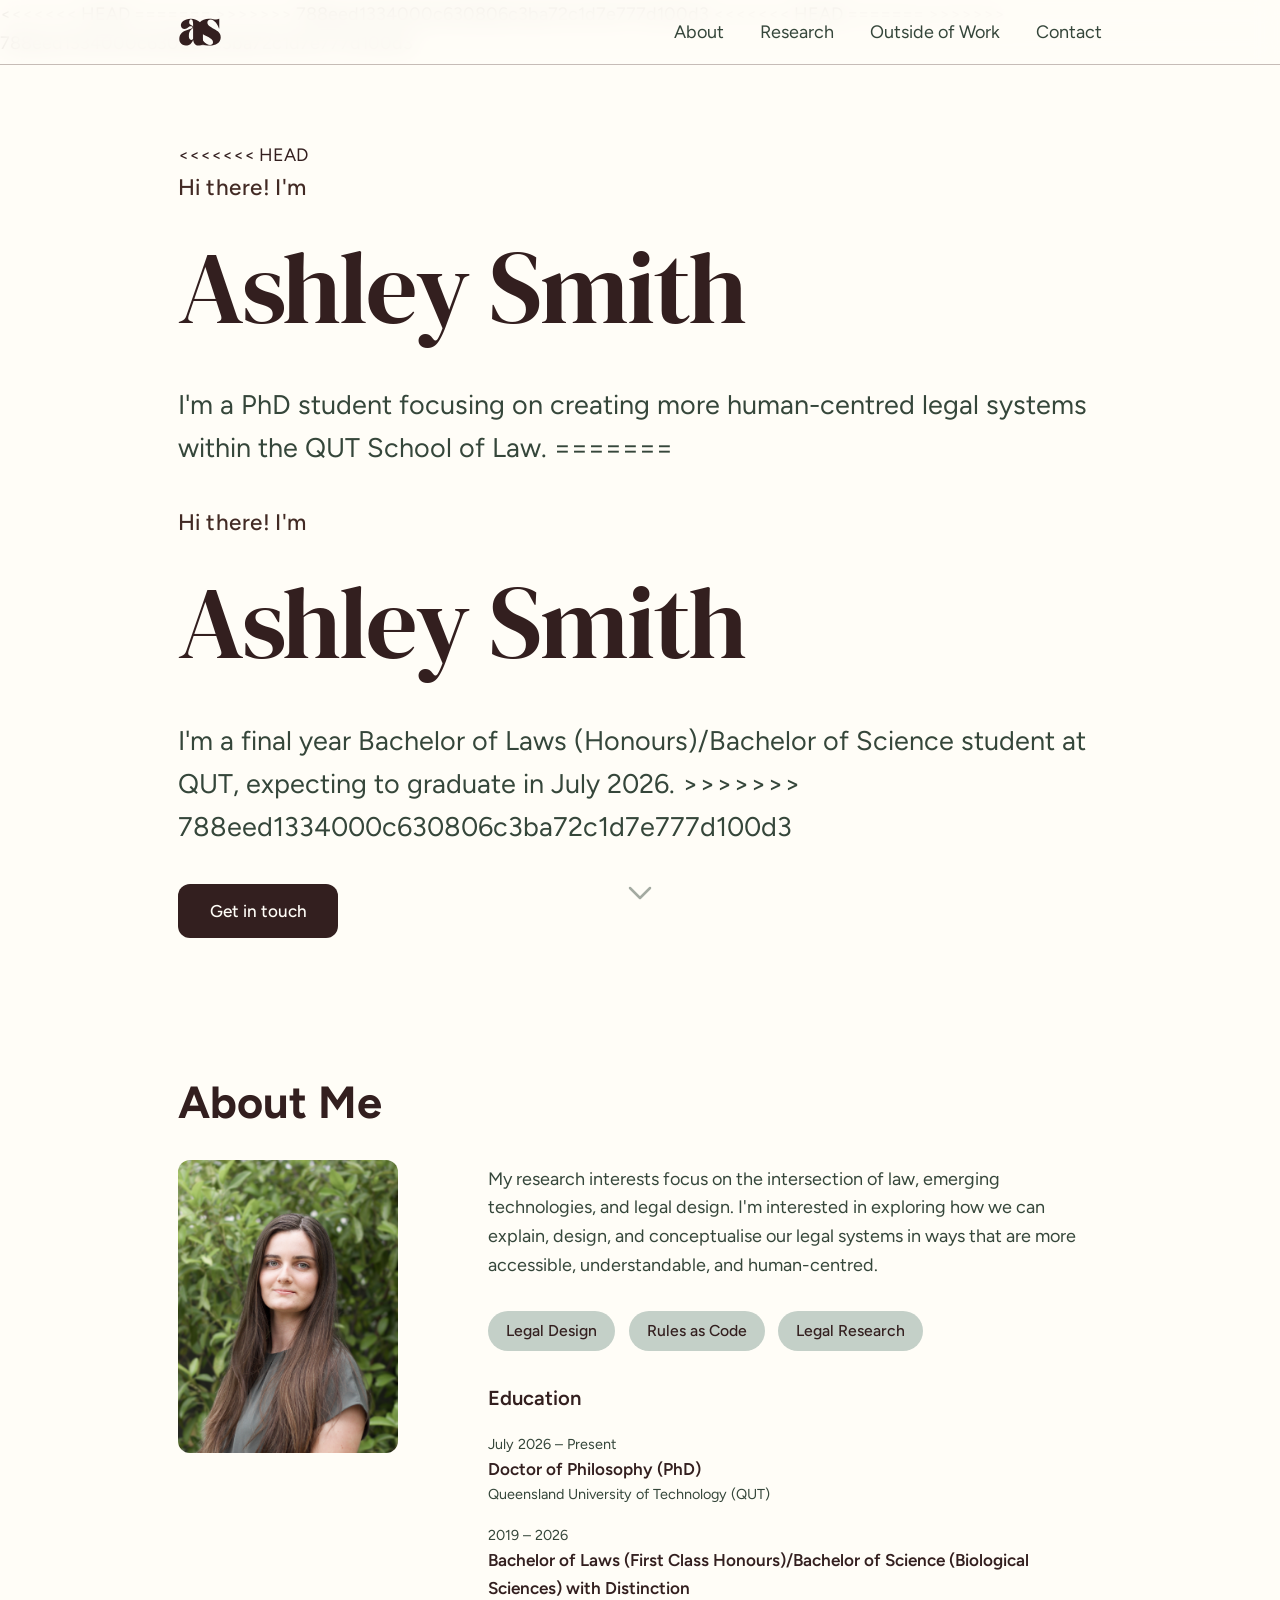
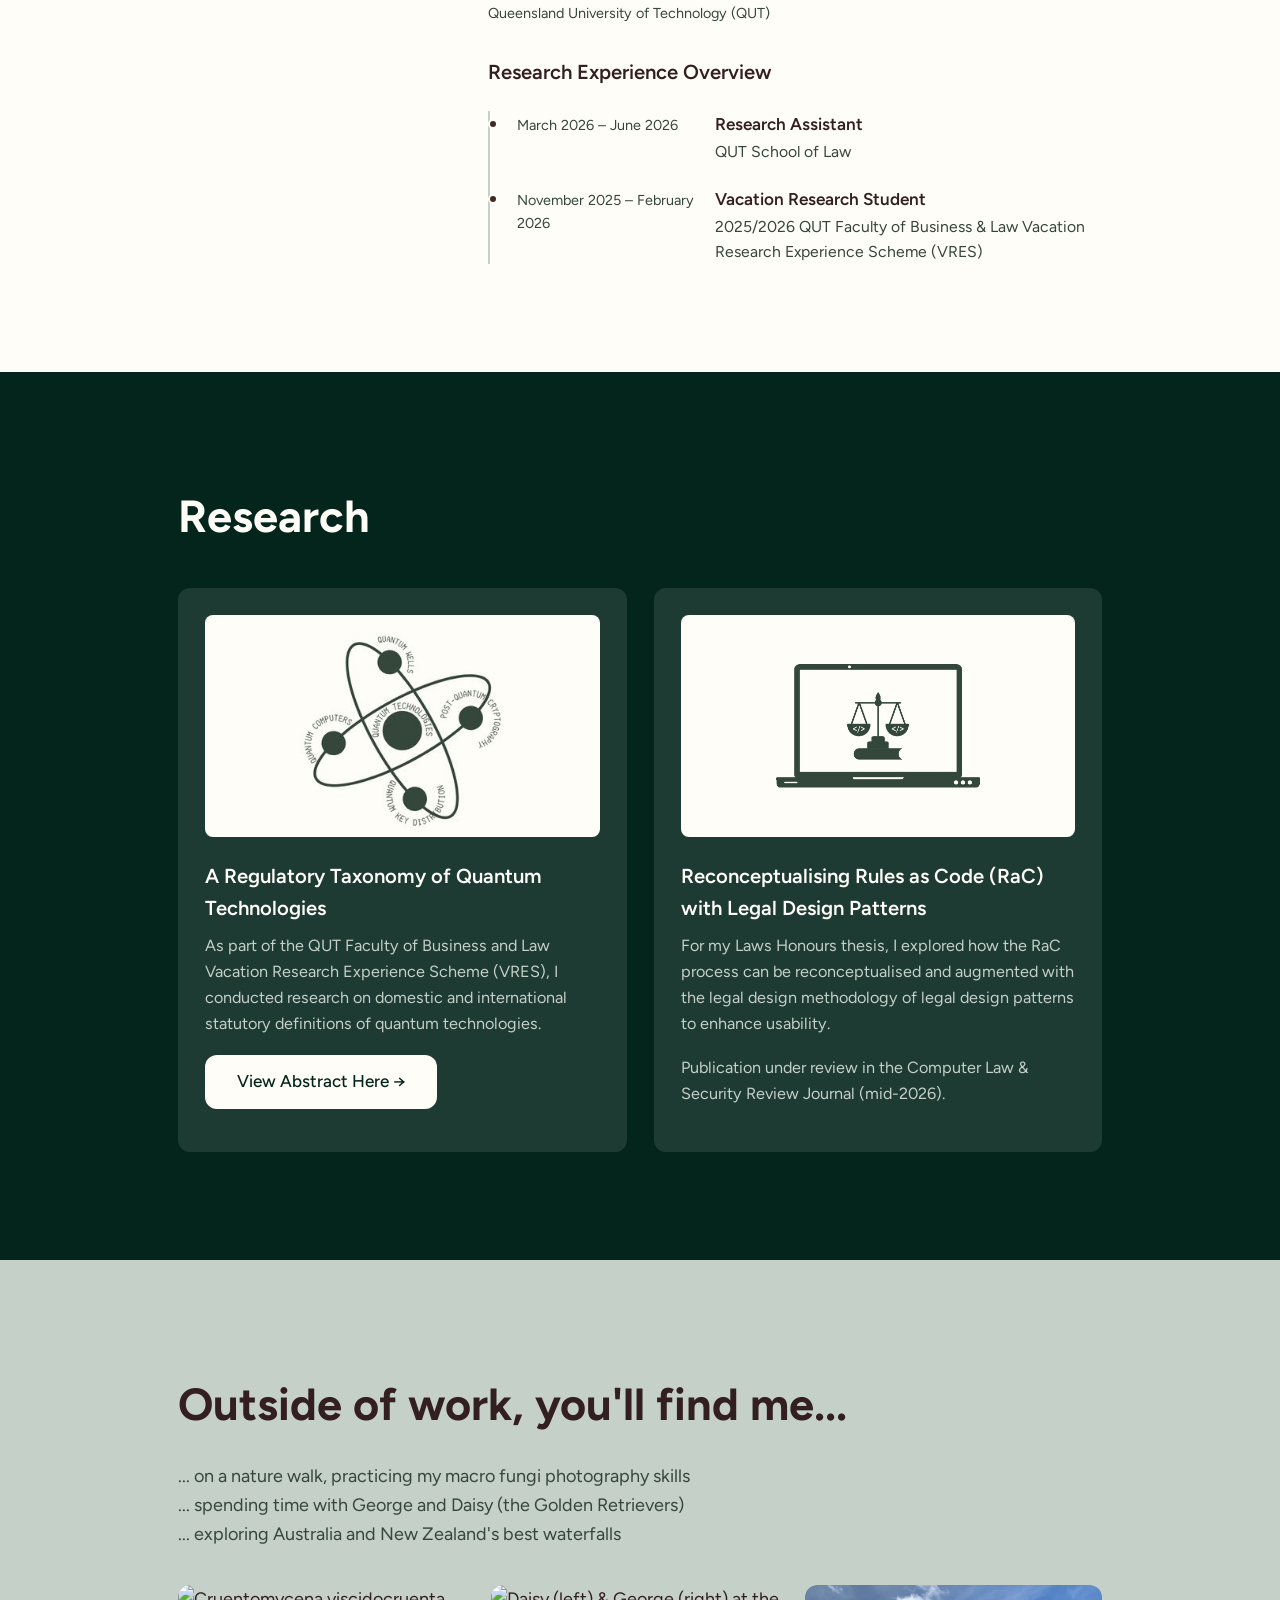
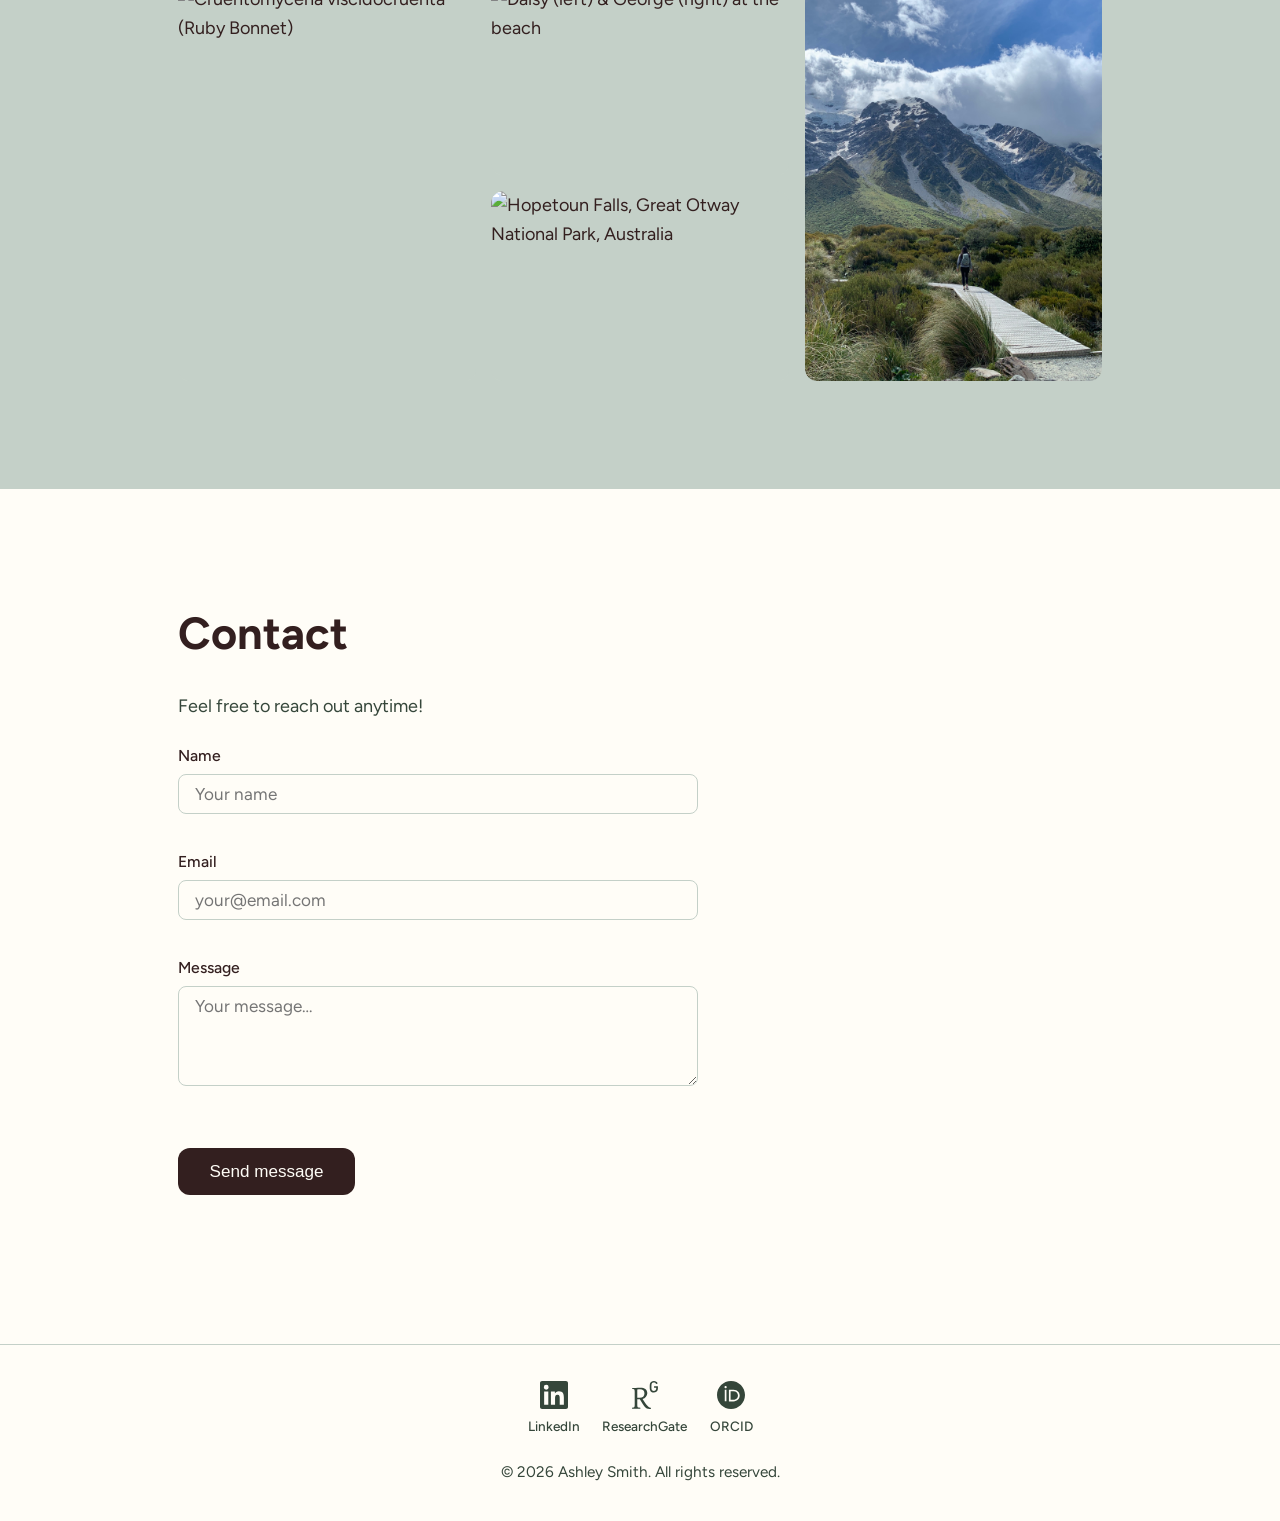
==== index.html @ a64d61f5 "Content Updates" ====
<!DOCTYPE html>
<html lang="en">
<head>
  <meta charset="UTF-8" />
  <meta name="viewport" content="width=device-width, initial-scale=1.0" />

  <!-- Primary SEO -->
  <title>Ashley Smith | PhD Student </title>
  <meta name="description" content="Ashley Smith is a PhD student within the QUT School of Law focusing on legal design, digitised legislation, and technology law." />
  <meta name="keywords" content="legal design, rules as code, legal design patterns, technology law, quantum technology regulation, QUT law, Queensland University of Technology, human-centred law, computational law, accessible legal systems" />
  <meta name="author" content="Ashley Smith" />
  <meta name="robots" content="index, follow" />
  <link rel="icon" href="icons/AS.svg" type="image/svg+xml" />
  <meta name="theme-color" content="#fffdf7" />
  <meta name="color-scheme" content="only light" />

  <!-- Canonical URL — update to your live domain -->
  <link rel="canonical" href="https://www.ashleykaesmith.com/" />

  <!-- Open Graph (Facebook, LinkedIn previews) -->
  <meta property="og:type" content="profile" />
  <meta property="og:title" content="Ashley Smith" />
<<<<<<< HEAD
  <meta property="og:description" content="Ashley Smith is a PhD student within the QUT School of Law focusing on legal design, digitised legislation, and technology law." />
  <meta property="og:url" content="https://ashleykaesmith.com/" />
  <meta property="og:image" content="https://ashleykaesmith.com/images/portrait.jpg" />
=======
  <meta property="og:description" content="Ashley Smith is a current law student focusing on legal design, rules as code, and technology law. Honours thesis on augmenting Rules as Code with legal design patterns." />
  <meta property="og:url" content="https://www.ashleykaesmith.com/" />
  <meta property="og:image" content="https://www.ashleykaesmith.com/images/portrait.jpg" />
  <meta property="og:image:width" content="2560" />
  <meta property="og:image:height" content="2838" />
>>>>>>> 788eed1334000c630806c3ba72c1d7e777d100d3
  <meta property="og:locale" content="en_AU" />

  <!-- Twitter / X Card -->
  <meta name="twitter:card" content="summary_large_image" />
  <meta name="twitter:title" content="Ashley Smith" />
<<<<<<< HEAD
  <meta name="twitter:description" content="Ashley Smith is a PhD student within the QUT School of Law focusing on legal design, digitised legislation, and technology law." />
  <meta name="twitter:image" content="https://ashleykaesmith.com/images/portrait.jpg" />
=======
  <meta name="twitter:description" content="Ashley Smith is a current law student focusing on legal design, rules as code, and technology law. Honours thesis on augmenting Rules as Code with legal design patterns." />
  <meta name="twitter:image" content="https://www.ashleykaesmith.com/images/portrait.jpg" />
  <meta name="twitter:image:alt" content="Portrait of Ashley Smith" />
>>>>>>> 788eed1334000c630806c3ba72c1d7e777d100d3

  <!-- Structured Data — Person schema -->
  <script type="application/ld+json">
  {
    "@context": "https://schema.org",
    "@type": "Person",
    "name": "Ashley Smith",
<<<<<<< HEAD
    "url": "https://ashleykaesmith.com/",
    "image": "https://ashleykaesmith.com/images/portrait.jpg",
    "jobTitle": "PhD Student",
    "description": "Ashley Smith is a PhD student within the QUT School of Law focusing on legal design, digitised legislation, and technology law.",
=======
    "url": "https://www.ashleykaesmith.com/",
    "image": "https://www.ashleykaesmith.com/images/portrait.jpg",
    "jobTitle": "Current Law Student",
    "description": "Ashley Smith is a current law student focusing on legal design, rules as code, and technology law. Her honours thesis was on augmenting Rules as Code with legal design patterns.",
>>>>>>> 788eed1334000c630806c3ba72c1d7e777d100d3
    "affiliation": {
      "@type": "CollegeOrUniversity",
      "name": "Queensland University of Technology",
      "alternateName": "QUT",
      "department": "Faculty of Business and Law",
      "url": "https://www.qut.edu.au/business"
    },
    "alumniOf": {
      "@type": "CollegeOrUniversity",
      "name": "Queensland University of Technology",
      "alternateName": "QUT"
    },
    "hasCredential": {
      "@type": "EducationalOccupationalCredential",
      "credentialCategory": "degree",
      "name": "Bachelor of Laws (First Class Honours) / Bachelor of Science (Biological Sciences) with Distinction"
    },
    "knowsAbout": [
      "Legal Design",
      "Rules as Code",
      "Legal Design Patterns",
      "Computational Law",
      "Technology Law",
      "Quantum Technology Regulation",
      "Human-Centred Legal Systems",
      "Accessible Law",
      "Legal Tech",
      "Legal Research"
    ],
    "sameAs": [
      "https://www.linkedin.com/in/ashleykaesmith",
      "https://www.researchgate.net/profile/Ashley-Smith-220",
      "https://orcid.org/0009-0004-2289-7821"
    ]
  }
  </script>

  <script type="application/ld+json">
  {
    "@context": "https://schema.org",
    "@type": "ScholarlyArticle",
    "name": "A Regulatory Taxonomy of Quantum Technologies",
    "author": {
      "@type": "Person",
      "name": "Ashley Smith",
      "url": "https://www.ashleykaesmith.com/"
    },
    "url": "https://doi.org/10.5204/MOHS7465",
    "sameAs": "https://doi.org/10.5204/MOHS7465",
    "publisher": {
      "@type": "CollegeOrUniversity",
      "name": "Queensland University of Technology",
      "alternateName": "QUT"
    },
    "description": "Research on domestic and international statutory definitions of quantum technologies, conducted as part of the QUT Faculty of Business and Law Vacation Research Experience Scheme (VRES), supervised by Prof. Mark Burdon and Dr. Nic Godfrey.",
    "about": ["Quantum Technology", "Technology Law", "Regulatory Taxonomy"]
  }
  </script>

  <link rel="preconnect" href="https://fonts.googleapis.com" />
  <link rel="preconnect" href="https://fonts.gstatic.com" crossorigin />
  <link href="https://fonts.googleapis.com/css2?family=DM+Serif+Display:ital@0;1&family=Figtree:ital,wght@0,300..900;1,300..900&display=swap" rel="stylesheet" />
  <link rel="stylesheet" href="styles.css" />
</head>
<body>

  <header>
    <nav>
      <a href="#hero" class="logo">
        <img src="icons/AS.svg" alt="Ashley Smith" class="logo-img" />
      </a>
      <div class="nav-right">
        <ul class="nav-menu">
          <li><a href="#about">About</a></li>
          <li><a href="#research">Research</a></li>
          <li><a href="#beyond">Outside of Work</a></li>
          <li><a href="#contact">Contact</a></li>
        </ul>
<button class="nav-toggle" aria-label="Toggle menu" aria-expanded="false">
          <span></span>
          <span></span>
          <span></span>
        </button>
      </div>
    </nav>
  </header>

  <main>

    <!-- Hero -->
    <section id="hero">
      <div class="hero-content">
<<<<<<< HEAD
        <p class="eyebrow">Hi there! I'm </p>
        <h1>Ashley Smith</h1>
        <p class="tagline">I'm a PhD student focusing on creating more human-centred legal systems within the QUT School of Law. 
=======
        <p class="hero-heading"><span class="eyebrow">Hi there! I'm</span><span class="hero-name">Ashley Smith</span></p>
        <p class="tagline">I'm a final year Bachelor of Laws (Honours)/Bachelor of Science student at QUT, expecting to graduate in July 2026.
>>>>>>> 788eed1334000c630806c3ba72c1d7e777d100d3
        </p>
        <a href="#contact" class="btn">Get in touch</a>
      </div>
      <div class="scroll-indicator" aria-hidden="true">
        <svg xmlns="http://www.w3.org/2000/svg" width="40" height="40" viewBox="0 0 24 24" fill="none" stroke="currentColor" stroke-width="1.5" stroke-linecap="round" stroke-linejoin="round">
          <polyline points="6 9 12 15 18 9"></polyline>
        </svg>
      </div>
    </section>

    <!-- About -->
    <section id="about">
      <div class="container">
        <h2>About Me</h2>
        <div class="about-layout">
          <div class="about-portrait">
            <img src="images/portrait.jpg" alt="Ashley Smith" fetchpriority="high" />
          </div>
          <div class="about-body">
            <p>
              My research interests focus on the intersection of law, emerging technologies, and legal design.
              I'm interested in exploring how we can explain, design, and conceptualise our legal systems in ways that are more accessible, understandable, and human-centred.
            </p>
            <ul class="skills">
              <li data-tooltip="Applying design tools, mindsets, and processes to make legal systems more accessible, understandable, and human-centred.">Legal Design</li>
              <li data-tooltip="Translating and digitising legislative rules into machine-consumable formats.">Rules as Code</li>
              <li data-tooltip="Utilising and engaging with a range of primary sources, case law, and academic literature.">Legal Research</li>
            </ul>

          <div class="education">
          <h3 class="education-heading">Education</h3>
            <p class="education-date">July 2026 – Present</p>
            <p class="education-type">Doctor of Philosophy (PhD)</p>
            <p class="education-org">Queensland University of Technology (QUT)</p>

            <p class="education-date">2019 – 2026</p>
            <p class="education-type">Bachelor of Laws (First Class Honours)/Bachelor of Science (Biological Sciences) with Distinction</p>
            <p class="education-org">Queensland University of Technology (QUT)</p>

          <div class="experience">
          <h3 class="experience-heading">Research Experience Overview</h3>
          <ol class="timeline">
            <li class="timeline-item">
              <span class="timeline-date">March 2026 – June 2026</span>
              <span class="timeline-role">Research Assistant</span>
              <span class="timeline-org">QUT School of Law</span>
            </li>
            <li class="timeline-item">
              <span class="timeline-date">November 2025 – February 2026</span>
              <span class="timeline-role">Vacation Research Student</span>
              <span class="timeline-org">2025/2026 QUT Faculty of Business & Law Vacation Research Experience Scheme (VRES)</span>
            </li>
          </ol>
        </div>
          </div>
        </div>
      </div>
    </section>

    <!-- Research -->
    <section id="research">
      <div class="container">
        <h2>Research</h2>
        <div class="projects-grid">
          <div class="project-card">
            <img src="images/VRES.jpg" alt="A Regulatory Taxonomy of Quantum Technologies" class="project-thumb" loading="lazy" />
            <h3>A Regulatory Taxonomy of Quantum Technologies</h3>
            <p>As part of the QUT Faculty of Business and Law Vacation Research Experience Scheme (VRES), I conducted research on domestic and international statutory definitions of quantum technologies.</p>
            <a href="https://doi.org/10.5204/MOHS7465" class="btn btn-porcelain" target="_blank" rel="noopener noreferrer">View Abstract Here →</a>
          </div>
          <div class="project-card">
            <img src="images/RaC.jpg" alt="Reconceptualising Rules as Code with Legal Design Patterns" class="project-thumb" loading="lazy" />
            <h3>Reconceptualising Rules as Code (RaC) with Legal Design Patterns</h3>
            <p>For my Laws Honours thesis, I explored how the RaC process can be reconceptualised and augmented with the legal design methodology of legal design patterns to enhance usability.</p>
            <p>Publication under review in the Computer Law & Security Review Journal (mid-2026).</p>
            <!-- <a href="#" class="link">View →</a> -->
          </div>
        </div>
      </div>
    </section>

    <!-- Beyond the Desk -->
    <section id="beyond">
      <div class="container">
        <h2>Outside of work, you'll find me...</h2>
        <p>... on a nature walk, practicing my macro fungi photography skills </p>
        <p>... spending time with George and Daisy (the Golden Retrievers) </p>
        <p>... exploring Australia and New Zealand's best waterfalls </p>
        <div class="photo-grid">
          <!-- Replace src values with your own photos -->
          <figure class="photo-item photo-item--tall">
            <img loading="lazy" src="images/photo-1.jpg" alt="Cruentomycena viscidocruenta (Ruby Bonnet)" />
            <figcaption>Cruentomycena viscidocruenta (Ruby Bonnet)</figcaption>
          </figure>
          <figure class="photo-item">
            <img loading="lazy" src="images/photo-2.jpg" alt="Daisy (left) & George (right) at the beach" />
            <figcaption>Daisy (left) & George (right) at the beach</figcaption>
          </figure>
          <figure class="photo-item">
            <img loading="lazy" src="images/photo-3.jpg" alt="Hopetoun Falls, Great Otway National Park, Australia" />
            <figcaption>Hopetoun Falls, Great Otway National Park, Australia</figcaption>
          </figure>
          <figure class="photo-item photo-item--tall">
            <img loading="lazy" src="images/photo-4.jpg" alt="Aoraki/Mount Cook National Park, New Zealand" />
            <figcaption>Aoraki/Mount Cook National Park, Aotearoa New Zealand</figcaption>
          </figure>
        </div>
      </div>
    </section>

    <!-- Contact -->
    <section id="contact">
      <div class="container">
        <h2>Contact</h2>
        <p>Feel free to reach out anytime!</p>
        <form
          id="contact-form"
          action="https://formspree.io/f/xnjrlewv"
          method="POST"
          novalidate
        >
          <!-- Honeypot — hidden from humans, filled by bots -->
          <input type="text" name="_gotcha" tabindex="-1" autocomplete="off" aria-hidden="true" />

          <div class="form-group">
            <label for="name">Name</label>
            <input type="text" id="name" name="name" placeholder="Your name" required />
            <span class="field-error" aria-live="polite"></span>
          </div>

          <div class="form-group">
            <label for="email">Email</label>
            <input type="email" id="email" name="email" placeholder="your@email.com" required />
            <span class="field-error" aria-live="polite"></span>
          </div>

          <div class="form-group">
            <label for="message">Message</label>
            <textarea id="message" name="message" rows="4" placeholder="Your message…" required></textarea>
            <span class="field-error" aria-live="polite"></span>
          </div>

          <button type="submit" class="btn" id="submit-btn">Send message</button>
          <p class="form-status" aria-live="polite"></p>
        </form>

      </div>
    </section>

  </main>

  <footer>
    <ul class="social-links">
      <li>
        <a href="https://www.linkedin.com/in/ashleykaesmith" aria-label="LinkedIn" target="_blank" rel="noopener noreferrer">
          <svg xmlns="http://www.w3.org/2000/svg" viewBox="0 0 24 24" fill="currentColor" aria-hidden="true">
            <path d="M20.447 20.452h-3.554v-5.569c0-1.328-.027-3.037-1.852-3.037-1.853 0-2.136 1.445-2.136 2.939v5.667H9.351V9h3.414v1.561h.046c.477-.9 1.637-1.85 3.37-1.85 3.601 0 4.267 2.37 4.267 5.455v6.286zM5.337 7.433a2.062 2.062 0 01-2.063-2.065 2.064 2.064 0 112.063 2.065zm1.782 13.019H3.555V9h3.564v11.452zM22.225 0H1.771C.792 0 0 .774 0 1.729v20.542C0 23.227.792 24 1.771 24h20.451C23.2 24 24 23.227 24 22.271V1.729C24 .774 23.2 0 22.222 0h.003z"/>
          </svg>
          <span>LinkedIn</span>
        </a>
      </li>
      <li>
        <a href="https://www.researchgate.net/profile/Ashley-Smith-220" aria-label="ResearchGate" target="_blank" rel="noopener noreferrer">
          <svg viewBox="0 0 24 24" xmlns="http://www.w3.org/2000/svg" fill="currentColor" aria-hidden="true">
            <path d="M19.586 0c-0.818 0 -1.508 0.19 -2.073 0.565 -0.563 0.377 -0.97 0.936 -1.213 1.68a3.193 3.193 0 0 0 -0.112 0.437 8.365 8.365 0 0 0 -0.078 0.53 9 9 0 0 0 -0.05 0.727c-0.01 0.282 -0.013 0.621 -0.013 1.016a31.121 31.123 0 0 0 0.014 1.017 9 9 0 0 0 0.05 0.727 7.946 7.946 0 0 0 0.077 0.53h-0.005a3.334 3.334 0 0 0 0.113 0.438c0.245 0.743 0.65 1.303 1.214 1.68 0.565 0.376 1.256 0.564 2.075 0.564 0.8 0 1.536 -0.213 2.105 -0.603 0.57 -0.39 0.94 -0.916 1.175 -1.65 0.076 -0.235 0.135 -0.558 0.177 -0.93a10.9 10.9 0 0 0 0.043 -1.207v-0.82c0 -0.095 -0.047 -0.142 -0.14 -0.142h-3.064c-0.094 0 -0.14 0.047 -0.14 0.141v0.956c0 0.094 0.046 0.14 0.14 0.14h1.666c0.056 0 0.084 0.03 0.084 0.086 0 0.36 0 0.62 -0.036 0.865 -0.038 0.244 -0.1 0.447 -0.147 0.606 -0.108 0.385 -0.348 0.664 -0.638 0.876 -0.29 0.212 -0.738 0.35 -1.227 0.35 -0.545 0 -0.901 -0.15 -1.21 -0.353 -0.306 -0.203 -0.517 -0.454 -0.67 -0.915a3.136 3.136 0 0 1 -0.147 -0.762 17.366 17.367 0 0 1 -0.034 -0.656c-0.01 -0.26 -0.014 -0.572 -0.014 -0.939a26.401 26.403 0 0 1 0.014 -0.938 15.821 15.822 0 0 1 0.035 -0.656 3.19 3.19 0 0 1 0.148 -0.76 1.89 1.89 0 0 1 0.742 -1.01c0.344 -0.244 0.593 -0.352 1.137 -0.352 0.508 0 0.815 0.096 1.144 0.303 0.33 0.207 0.528 0.492 0.764 0.925 0.047 0.094 0.111 0.118 0.198 0.07l1.044 -0.43c0.075 -0.048 0.09 -0.115 0.042 -0.199a3.549 3.549 0 0 0 -0.466 -0.742 3 3 0 0 0 -0.679 -0.607 3.313 3.313 0 0 0 -0.903 -0.41A4.068 4.068 0 0 0 19.586 0zM8.217 5.836c-1.69 0 -3.036 0.086 -4.297 0.086 -1.146 0 -2.291 0 -3.007 -0.029v0.831l1.088 0.2c0.744 0.144 1.174 0.488 1.174 2.264v11.288c0 1.777 -0.43 2.12 -1.174 2.263l-1.088 0.2v0.832c0.773 -0.029 2.12 -0.086 3.465 -0.086 1.29 0 2.951 0.057 3.667 0.086v-0.831l-1.49 -0.2c-0.773 -0.115 -1.174 -0.487 -1.174 -2.264v-4.784c0.688 0.057 1.29 0.057 2.206 0.057 1.748 3.123 3.41 5.472 4.355 6.56 0.86 1.032 2.177 1.691 3.839 1.691 0.487 0 1.003 -0.086 1.318 -0.23v-0.744c-1.031 0 -2.063 -0.716 -2.808 -1.518 -1.26 -1.376 -2.95 -3.582 -4.355 -6.074 2.32 -0.545 4.04 -2.722 4.04 -4.9 0 -3.208 -2.492 -4.698 -5.758 -4.698zm-0.515 1.29c2.406 0 3.839 1.26 3.839 3.552 0 2.263 -1.547 3.782 -4.097 3.782 -0.974 0 -1.404 -0.03 -2.063 -0.086v-7.19c0.66 -0.059 1.547 -0.059 2.32 -0.059z"/>
          </svg>
          <span>ResearchGate</span>
        </a>
      </li>
      <li>
        <a href="https://orcid.org/0009-0004-2289-7821" aria-label="ORCID" target="_blank" rel="noopener noreferrer">
          <svg xmlns="http://www.w3.org/2000/svg" viewBox="0 0 24 24" fill="currentColor" aria-hidden="true">
            <path d="M12 0C5.372 0 0 5.372 0 12s5.372 12 12 12 12-5.372 12-12S18.628 0 12 0zM7.369 4.378c.525 0 .947.431.947.947s-.422.947-.947.947a.95.95 0 01-.947-.947c0-.525.422-.947.947-.947zm-.722 3.038h1.444v10.041H6.647V7.416zm3.562 0h3.9c3.712 0 5.344 2.653 5.344 5.025 0 2.578-2.016 5.025-5.325 5.025h-3.919V7.416zm1.444 1.303v7.444h2.297c3.272 0 4.022-2.484 4.022-3.722 0-2.016-1.284-3.722-4.097-3.722h-2.222z"/>
          </svg>
          <span>ORCID</span>
        </a>
      </li>
  </ul>    
    <p>&copy; <span id="footer-year"></span> Ashley Smith. All rights reserved.</p>
    </footer>
  <script src="script.js"></script>
</body>
</html>
---- styles.css ----
/* ── Reset & Base ── */
*, *::before, *::after {
  box-sizing: border-box;
  margin: 0;
  padding: 0;
}

:root {
  --evergreen:       #04251c;
  --dark-slate-grey: #35463a;
  --porcelain:       #fffdf7;
  --dark-coffee:     #422a24;
  --coffee-bean:     #331F1F;

  --black:   var(--coffee-bean);
  --white:   var(--porcelain);
  --accent:  var(--dark-coffee);
  --gray:    var(--dark-slate-grey);
  --light:   #c4d0c8;

  --font-sans: "Figtree", sans-serif;
  --max-w: 960px;
  --radius: 12px;

  --nav-bg:        rgba(255, 253, 247, 0.88);
  --nav-mobile-bg: rgba(255, 253, 247, 0.97);
  --focus-ring:    rgba(79, 51, 43, 0.25);
}

html {
  scroll-behavior: smooth;
  font-size: 18px;
}

body {
  font-family: var(--font-sans);
  background: var(--white);
  color: var(--black);
  line-height: 1.6;
}

/* ── Typography ── */
h1 { font-size: clamp(3rem, 8vw, 6rem); font-weight: 400; letter-spacing: -0.02em; font-family: "DM Serif Display", serif; }
h2 { font-size: clamp(1.75rem, 4vw, 2.5rem); font-weight: 700; margin-bottom: 1.25rem; }
h3 { font-size: 1.125rem; font-weight: 600; margin-bottom: 0.5rem; }
p  { color: var(--gray); max-width: 60ch; }

/* ── Layout Helpers ── */
.container {
  max-width: var(--max-w);
  margin: 0 auto;
  padding: 0 1rem;
}

/* ── Nav ── */
header {
  position: fixed;
  top: 0; left: 0; right: 0;
  z-index: 100;
  backdrop-filter: blur(12px);
  -webkit-backdrop-filter: blur(12px);
  background: var(--nav-bg);
  border-bottom: 1px solid rgba(66, 42, 36, 0.3);
}

nav {
  max-width: var(--max-w);
  margin: 0 auto;
  padding: 0 1rem;
  height: 64px;
  display: flex;
  align-items: center;
  justify-content: space-between;
}

.logo {
  display: flex;
  align-items: center;
  text-decoration: none;
  transition: transform 0.2s;
}

.logo:hover { transform: translateY(-2px); }

.logo-img {
  display: block;
  height: 44px;
  width: auto;
  transition: filter 0.3s ease;
}

nav ul {
  list-style: none;
  display: flex;
  gap: 2rem;
}

nav a {
  text-decoration: none;
  color: var(--gray);
  font-size: 1rem;
  transition: color 0.2s;
}

nav a:hover { color: var(--black); font-weight: 700; text-decoration: underline; text-underline-offset: 6px; }

nav a.active { color: var(--black); font-weight: 700; text-decoration: underline; text-underline-offset: 6px; }

/* ── Hero ── */
#hero {
  min-height: 100vh;
  display: flex;
  align-items: center;
  padding: 0 1rem;
  max-width: var(--max-w);
  margin: 0 auto;
  position: relative;
}

.hero-content { padding-top: 64px; }

@media (max-width: 640px) {
  #hero {
    min-height: auto;
    padding-top: 10rem;
    padding-bottom: 10rem;
  }
  section#about {
    padding: 4rem 0 4rem !important;
  }
  section#research {
    padding: 4rem 0 4rem !important;
  }
  section#beyond {
    padding: 4rem 0 4rem !important;
  }
  section#contact {
    padding: 4rem 0 4rem !important;
  }
  .skills li::after {
    display: none;
  }
}


.scroll-indicator {
  position: absolute;
  bottom: 2rem;
  left: 50%;
  transform: translateX(-50%);
  color: var(--gray);
  opacity: 0.45;
  animation: scroll-bounce 2s ease-in-out infinite;
  transition: opacity 0.5s ease;
}

.scroll-indicator.hidden {
  opacity: 0;
  pointer-events: none;
}

@keyframes scroll-bounce {
  0%, 100% { transform: translateX(-50%) translateY(0); }
  50%       { transform: translateX(-50%) translateY(7px); }
}

.hero-heading {
  display: flex;
  flex-direction: column;
  max-width: none;
}

.eyebrow {
  color: var(--accent);
  font-size: 1.25rem;
  font-weight: 500;
  letter-spacing: 0.02em;
}

.hero-name {
  color: var(--black);
  font-size: clamp(3rem, 8vw, 6rem);
  font-weight: 400;
  letter-spacing: -0.02em;
  font-family: "DM Serif Display", serif;
}

.tagline {
  font-size: clamp(1rem, 2.5vw, 1.5rem);
  color: var(--gray);
  margin: 0.75rem 0 2rem;
  max-width: none;
}

/* ── Buttons ── */
.btn {
  display: inline-block;
  background: var(--black);
  color: var(--white);
  text-decoration: none;
  padding: 0.75rem 1.75rem;
  border-radius: var(--radius);
  font-size: 0.95rem;
  font-weight: 500;
  transition: background 0.2s, transform 0.15s;
}

.btn:hover {
  background: var(--accent);
  transform: translateY(-2px);
}

.link {
  color: var(--accent);
  text-decoration: none;
  font-weight: 500;
  font-size: 0.9rem;
}

.link:hover { text-decoration: underline; }

.btn-porcelain {
  background: var(--porcelain);
  color: var(--evergreen);
}

.btn-porcelain:hover {
  background: var(--light);
  color: var(--evergreen);
}

/* ── Sections ── */
section:not(#hero) {
  padding: 6rem 0;
}

/* ── About ── */
#about { padding-top: 3rem; }

.about-layout {
  display: flex;
  align-items: flex-start;
  gap: 5rem;
  margin-top: 0.5rem;
}

.about-portrait {
  flex: 0 0 220px;
  border-radius: var(--radius);
  overflow: hidden;
  background: var(--light);
}

.about-portrait img {
  width: 100%;
  aspect-ratio: 3 / 4;
  object-fit: cover;
  display: block;
  /* placeholder tint when no image is loaded */
  background: var(--light);
}

.about-body {
  flex: 1;
  padding-top: 0.25rem;
}

@media (max-width: 640px) {
  .about-layout {
    flex-direction: column;
    gap: 1.5rem;
  }
  .about-portrait {
    flex: 0 0 auto;
    width: 80%;
    margin: 0 auto;
  }
  .skills {
    justify-content: center;
  }
}

.skills {
  list-style: none;
  display: flex;
  flex-wrap: wrap;
  gap: 0.75rem;
  margin-top: 1.75rem;
}

.skills li {
  background: var(--light);
  color: var(--black);
  padding: 0.4rem 1rem;
  border-radius: 999px;
  font-size: 0.875rem;
  font-weight: 500;
  position: relative;
  cursor: default;
}

.skills li::after {
  content: attr(data-tooltip);
  position: absolute;
  top: calc(100% + 10px);
  left: 50%;
  transform: translateX(-50%);
  background: var(--black);
  color: var(--white);
  font-size: 0.8rem;
  font-weight: 400;
  line-height: 1.5;
  padding: 0.6rem 0.875rem;
  border-radius: 8px;
  width: max-content;
  max-width: 220px;
  white-space: normal;
  text-align: center;
  opacity: 0;
  pointer-events: none;
  transition: opacity 0.2s;
  z-index: 50;
}

.skills li:hover::after {
  opacity: 1;
}

/* ── Education Timeline ── */
.education {
  margin-top: 1.75rem;
}

.education-heading {
  margin-bottom: 1rem;
}

.education-type { 
  font-weight: 600;
  font-size: 0.95rem;
  color: var(--black);
}

.education-date {
  font-size: 0.8rem;
  color: var(--gray);
}

.education-org {
  margin-bottom: 1rem;
  font-size: 0.8rem;
  color: var(--gray)
}

/* ── Experience Timeline ── */
.experience {
  margin-top: 1.75rem;
}

.experience-heading {
  margin-bottom: 1.25rem;
}

.timeline {
  list-style: none;
  border-left: 2px solid var(--light);
  padding-left: 1.5rem;
  display: flex;
  flex-direction: column;
  gap: 1.25rem;
}

.timeline-item {
  display: grid;
  grid-template-columns: 10rem 1fr;
  grid-template-rows: auto auto;
  column-gap: 1rem;
  position: relative;
}

.timeline-item::before {
  content: '';
  position: absolute;
  left: -1.625rem;
  top: 0.45rem;
  width: 10px;
  height: 10px;
  border-radius: 50%;
  background: var(--accent);
  border: 2px solid var(--white);
}

.timeline-date {
  grid-column: 1;
  grid-row: 1 / 3;
  font-size: 0.8rem;
  color: var(--gray);
  padding-top: 0.15rem;
}

.timeline-role {
  grid-column: 2;
  grid-row: 1;
  font-weight: 600;
  font-size: 0.95rem;
  color: var(--black);
}

.timeline-org {
  grid-column: 2;
  grid-row: 2;
  font-size: 0.875rem;
  color: var(--gray);
}

@media (max-width: 900px) {
  .timeline-item {
    grid-template-columns: 1fr;
    grid-template-rows: auto auto auto;
  }
  .timeline-date {
    grid-column: 1;
    grid-row: 1;
    padding-top: 0;
    margin-bottom: 0.2rem;
  }
  .timeline-role { grid-column: 1; grid-row: 2; }
  .timeline-org  { grid-column: 1; grid-row: 3; }
}

/* ── Research ── */
#research { background: var(--evergreen); }
#research h2 { color: var(--white);
}

.projects-grid {
  display: grid;
  grid-template-columns: repeat(auto-fit, minmax(260px, 1fr));
  gap: 1.5rem;
  margin-top: 2rem;
}

.project-card {
  background: rgba(255, 253, 247, 0.1);
  border-radius: var(--radius);
  padding: 1.5rem;
  transition: transform 0.2s;
}

.project-card:hover { transform: translateY(-4px); }

.project-thumb {
  width: 100%;
  aspect-ratio: 16 / 9;
  object-fit: cover;
  border-radius: 8px;
  margin-bottom: 1.25rem;
  display: block;
  background: rgba(255, 253, 247, 0.15);
}

.project-card h3 { color: var(--white); }
.project-card p  { color: var(--light); font-size: 0.9rem; margin-bottom: 1rem; }

/* ── Beyond the Desk ── */
#beyond { background: var(--light); }

.photo-grid {
  display: grid;
  grid-template-columns: repeat(3, 1fr);
  grid-template-rows: 1fr 1fr;
  gap: 0.875rem;
  margin-top: 2rem;
}

.photo-item {
  margin: 0;
  overflow: hidden;
  border-radius: var(--radius);
  position: relative;
}

.photo-item img {
  width: 100%;
  height: 100%;
  object-fit: cover;
  display: block;
  border-radius: var(--radius);
  transition: transform 0.35s ease;
  background: var(--light);
  min-height: 180px;
}

.photo-item:hover img { transform: scale(1.03); }

.photo-item figcaption {
  position: absolute;
  bottom: 0; left: 0; right: 0;
  padding: 0.6rem 0.875rem;
  font-size: 0.8rem;
  color: #fff;
  background: linear-gradient(transparent, rgba(0,0,0,0.5));
  border-radius: 0 0 var(--radius) var(--radius);
  opacity: 0;
  transition: opacity 0.25s;
  max-width: none;
}

.photo-item:hover figcaption { opacity: 1; }

/* Explicit placement: tall in cols 1 & 3, stacked pair in col 2 */
.photo-grid .photo-item:nth-child(1) { grid-column: 1; grid-row: 1 / 3; }
.photo-grid .photo-item:nth-child(2) { grid-column: 2; grid-row: 1; }
.photo-grid .photo-item:nth-child(3) { grid-column: 2; grid-row: 2; }
.photo-grid .photo-item:nth-child(4) { grid-column: 3; grid-row: 1 / 3; }

@media (max-width: 600px) {
  .photo-grid {
    grid-template-columns: repeat(2, 1fr);
    grid-template-rows: auto;
  }
  .photo-grid .photo-item:nth-child(1) { grid-column: 1; grid-row: 1 / 3; }
  .photo-grid .photo-item:nth-child(2) { grid-column: 2; grid-row: 1; }
  .photo-grid .photo-item:nth-child(3) { grid-column: 2; grid-row: 2; }
  .photo-grid .photo-item:nth-child(4) { grid-column: 1 / 3; grid-row: 3; }
}

/* ── Contact ── */
#contact .btn { margin-top: 1.5rem; }

.social-links {
  list-style: none;
  display: flex;
  gap: 1.25rem;
  margin-top: 2rem;
  flex-wrap: wrap;
}

.social-links a {
  display: flex;
  flex-direction: column;
  align-items: center;
  gap: 0.4rem;
  color: var(--gray);
  text-decoration: none;
  transition: color 0.2s, transform 0.2s;
}

.social-links a:hover {
  color: var(--black);
  transform: translateY(-2px);
}

.social-links svg {
  width: 28px;
  height: 28px;
}

.social-links span {
  font-size: 0.75rem;
  font-weight: 500;
}

/* ── Contact Form ── */
#contact-form {
  margin-top: 1.25rem;
  max-width: 520px;
}

/* hide honeypot */
#contact-form input[name="_gotcha"] {
  display: none;
}

.form-group {
  display: flex;
  flex-direction: column;
  margin-bottom: 0.875rem;
}

.form-group label {
  font-size: 0.875rem;
  font-weight: 500;
  color: var(--black);
  margin-bottom: 0.3rem;
}

.form-group input,
.form-group textarea {
  font-family: var(--font-sans);
  font-size: 0.95rem;
  color: var(--black);
  background: var(--white);
  border: 1px solid var(--light);
  border-radius: 8px;
  padding: 0.5rem 0.875rem;
  transition: border-color 0.2s, box-shadow 0.2s;
  resize: vertical;
}

.form-group input:focus,
.form-group textarea:focus {
  outline: none;
  border-color: var(--accent);
  box-shadow: 0 0 0 3px var(--focus-ring);
}

.form-group input.invalid,
.form-group textarea.invalid {
  border-color: #ef4444;
}

.field-error {
  font-size: 0.8rem;
  color: #ef4444;
  margin-top: 0.3rem;
  min-height: 1em;
}

#submit-btn {
  margin-top: 0.5rem;
  cursor: pointer;
  border: none;
}

#submit-btn:disabled {
  opacity: 0.6;
  cursor: not-allowed;
  transform: none;
}

.form-status {
  margin-top: 1rem;
  font-size: 0.9rem;
  min-height: 1.4em;
}

.form-status.success { color: #16a34a; }
.form-status.error   { color: #ef4444; }

/* ── Footer ── */
footer {
  border-top: 1px solid var(--light);
  padding: 2rem 1rem;
  display: flex;
  flex-direction: column;
  align-items: center;
  gap: 1.25rem;
}

footer p {
  font-size: 0.85rem;
  color: var(--gray);
  margin: 0 auto;
}

footer .social-links {
  justify-content: center;
  margin-top: 0;
}


/* ── Hamburger ── */
.nav-toggle {
  display: none;
  flex-direction: column;
  justify-content: center;
  gap: 5px;
  background: none;
  border: none;
  cursor: pointer;
  padding: 4px;
  z-index: 200;
}

.nav-toggle span {
  display: block;
  width: 24px;
  height: 2px;
  background: var(--black);
  border-radius: 2px;
  transition: transform 0.3s ease, opacity 0.3s ease;
  transform-origin: center;
}

/* Animate to × when open */
.nav-toggle[aria-expanded="true"] span:nth-child(1) { transform: translateY(7px) rotate(45deg); }
.nav-toggle[aria-expanded="true"] span:nth-child(2) { opacity: 0; transform: scaleX(0); }
.nav-toggle[aria-expanded="true"] span:nth-child(3) { transform: translateY(-7px) rotate(-45deg); }

@media (max-width: 640px) {
  .nav-toggle { display: flex; }

  .nav-menu {
    position: fixed;
    top: 64px; left: 0; right: 0;
    background: var(--nav-mobile-bg);
    backdrop-filter: blur(12px);
    -webkit-backdrop-filter: blur(12px);
    flex-direction: column;
    align-items: center;
    gap: 0;
    padding: 1rem 0 1.5rem;
    border-bottom: 1px solid var(--light);
    /* hidden by default */
    opacity: 0;
    pointer-events: none;
    transform: translateY(-8px);
    transition: opacity 0.25s ease, transform 0.25s ease;
  }

  .nav-menu.is-open {
    opacity: 1;
    pointer-events: auto;
    transform: translateY(0);
  }

  .nav-menu li { width: 100%; text-align: center; }

  .nav-menu a {
    display: block;
    padding: 0.85rem 1.5rem;
    font-size: 1rem;
  }
}

/* ── Nav Right (ul + controls) ── */
.nav-right {
  display: flex;
  align-items: center;
  gap: 1.25rem;
}
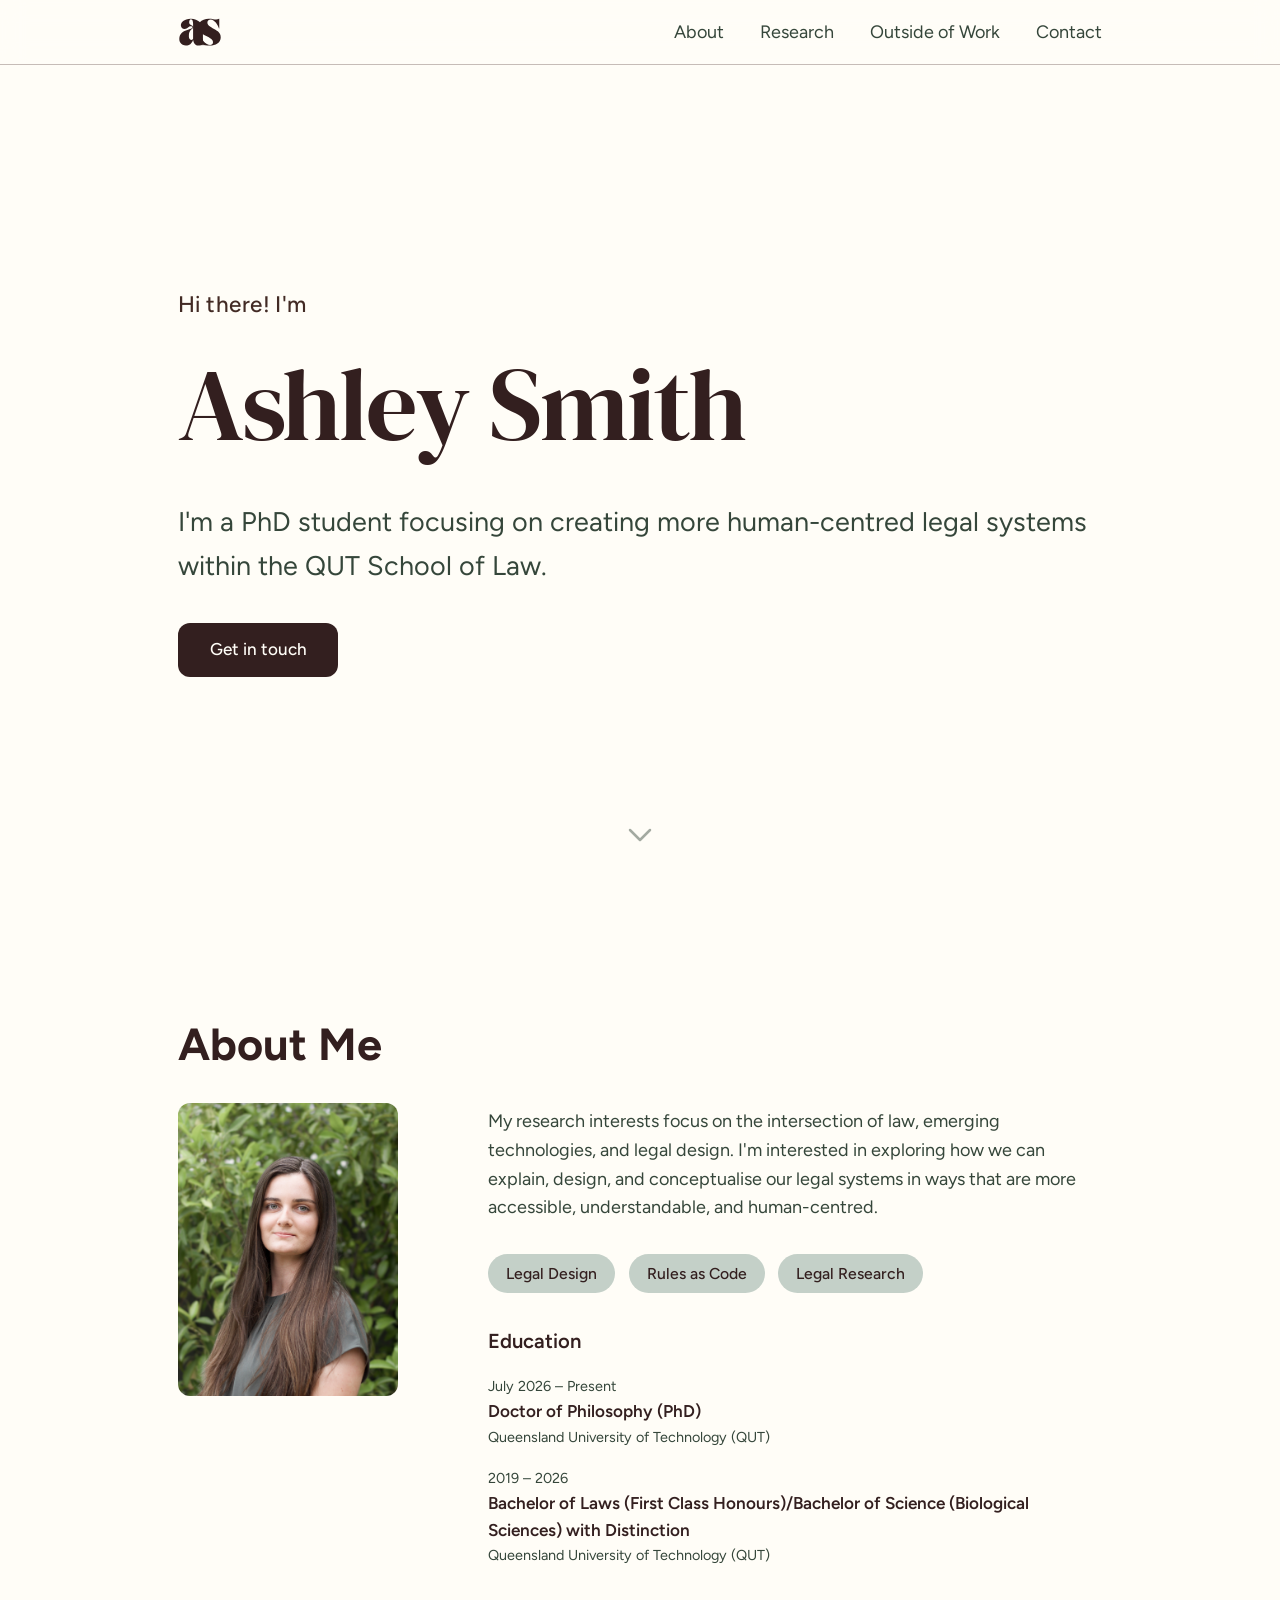
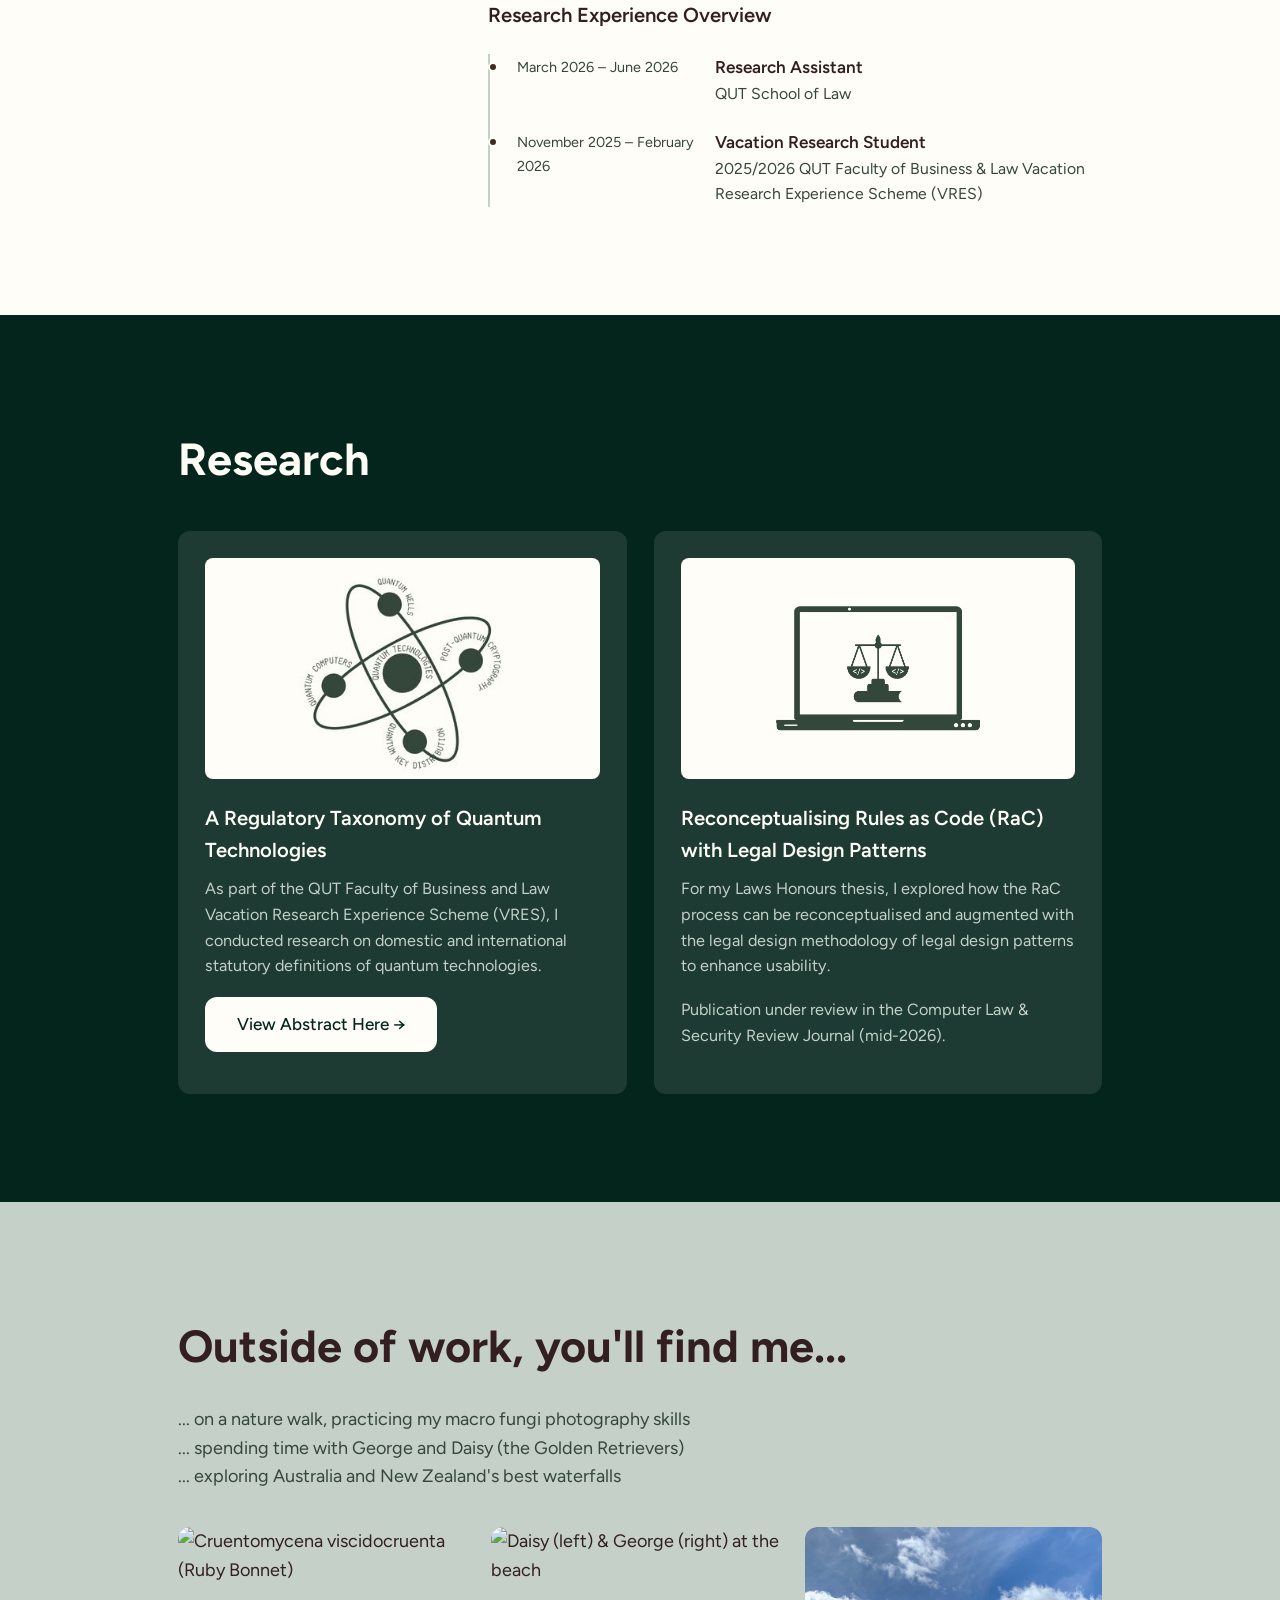
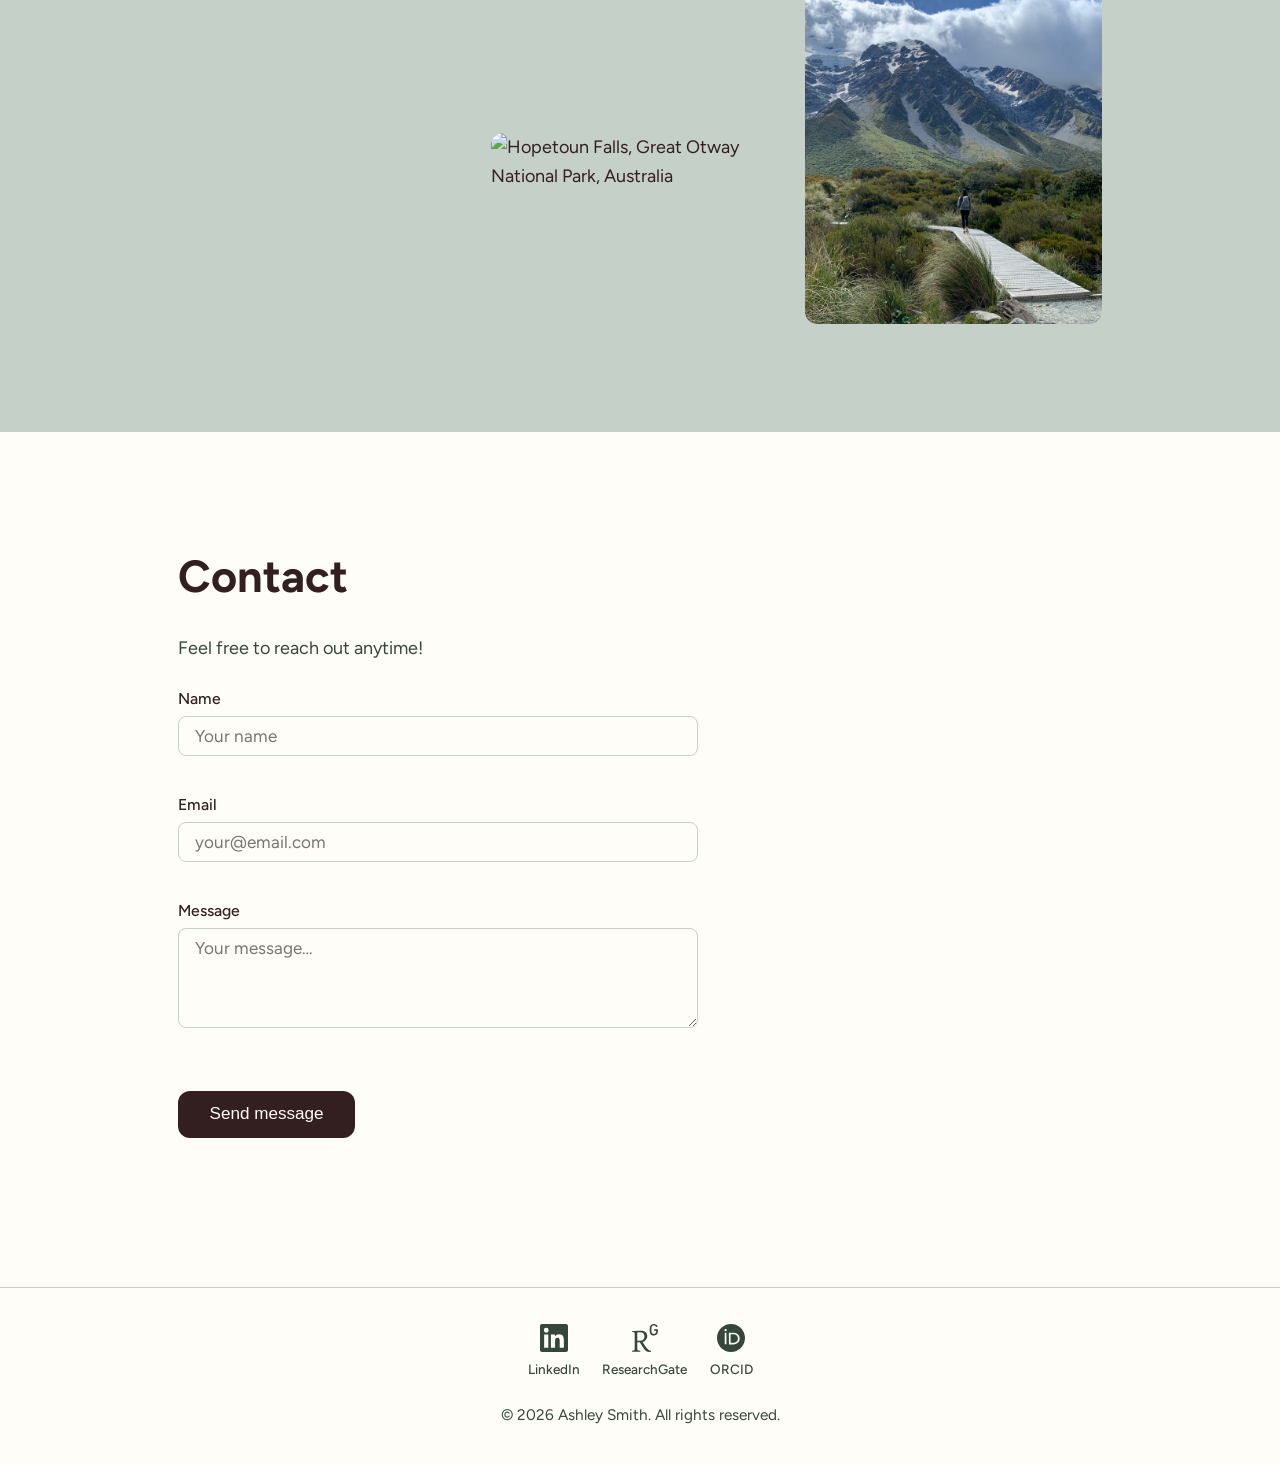
==== commit 4f289a0b: "Bug fixes" ====
--- a/index.html
+++ b/index.html
@@ -20,30 +20,16 @@
   <!-- Open Graph (Facebook, LinkedIn previews) -->
   <meta property="og:type" content="profile" />
   <meta property="og:title" content="Ashley Smith" />
-<<<<<<< HEAD
   <meta property="og:description" content="Ashley Smith is a PhD student within the QUT School of Law focusing on legal design, digitised legislation, and technology law." />
   <meta property="og:url" content="https://ashleykaesmith.com/" />
   <meta property="og:image" content="https://ashleykaesmith.com/images/portrait.jpg" />
-=======
-  <meta property="og:description" content="Ashley Smith is a current law student focusing on legal design, rules as code, and technology law. Honours thesis on augmenting Rules as Code with legal design patterns." />
-  <meta property="og:url" content="https://www.ashleykaesmith.com/" />
-  <meta property="og:image" content="https://www.ashleykaesmith.com/images/portrait.jpg" />
-  <meta property="og:image:width" content="2560" />
-  <meta property="og:image:height" content="2838" />
->>>>>>> 788eed1334000c630806c3ba72c1d7e777d100d3
   <meta property="og:locale" content="en_AU" />
 
   <!-- Twitter / X Card -->
   <meta name="twitter:card" content="summary_large_image" />
   <meta name="twitter:title" content="Ashley Smith" />
-<<<<<<< HEAD
   <meta name="twitter:description" content="Ashley Smith is a PhD student within the QUT School of Law focusing on legal design, digitised legislation, and technology law." />
   <meta name="twitter:image" content="https://ashleykaesmith.com/images/portrait.jpg" />
-=======
-  <meta name="twitter:description" content="Ashley Smith is a current law student focusing on legal design, rules as code, and technology law. Honours thesis on augmenting Rules as Code with legal design patterns." />
-  <meta name="twitter:image" content="https://www.ashleykaesmith.com/images/portrait.jpg" />
-  <meta name="twitter:image:alt" content="Portrait of Ashley Smith" />
->>>>>>> 788eed1334000c630806c3ba72c1d7e777d100d3
 
   <!-- Structured Data — Person schema -->
   <script type="application/ld+json">
@@ -51,17 +37,10 @@
     "@context": "https://schema.org",
     "@type": "Person",
     "name": "Ashley Smith",
-<<<<<<< HEAD
     "url": "https://ashleykaesmith.com/",
     "image": "https://ashleykaesmith.com/images/portrait.jpg",
     "jobTitle": "PhD Student",
     "description": "Ashley Smith is a PhD student within the QUT School of Law focusing on legal design, digitised legislation, and technology law.",
-=======
-    "url": "https://www.ashleykaesmith.com/",
-    "image": "https://www.ashleykaesmith.com/images/portrait.jpg",
-    "jobTitle": "Current Law Student",
-    "description": "Ashley Smith is a current law student focusing on legal design, rules as code, and technology law. Her honours thesis was on augmenting Rules as Code with legal design patterns.",
->>>>>>> 788eed1334000c630806c3ba72c1d7e777d100d3
     "affiliation": {
       "@type": "CollegeOrUniversity",
       "name": "Queensland University of Technology",
@@ -154,14 +133,9 @@
     <!-- Hero -->
     <section id="hero">
       <div class="hero-content">
-<<<<<<< HEAD
         <p class="eyebrow">Hi there! I'm </p>
         <h1>Ashley Smith</h1>
         <p class="tagline">I'm a PhD student focusing on creating more human-centred legal systems within the QUT School of Law. 
-=======
-        <p class="hero-heading"><span class="eyebrow">Hi there! I'm</span><span class="hero-name">Ashley Smith</span></p>
-        <p class="tagline">I'm a final year Bachelor of Laws (Honours)/Bachelor of Science student at QUT, expecting to graduate in July 2026.
->>>>>>> 788eed1334000c630806c3ba72c1d7e777d100d3
         </p>
         <a href="#contact" class="btn">Get in touch</a>
       </div>
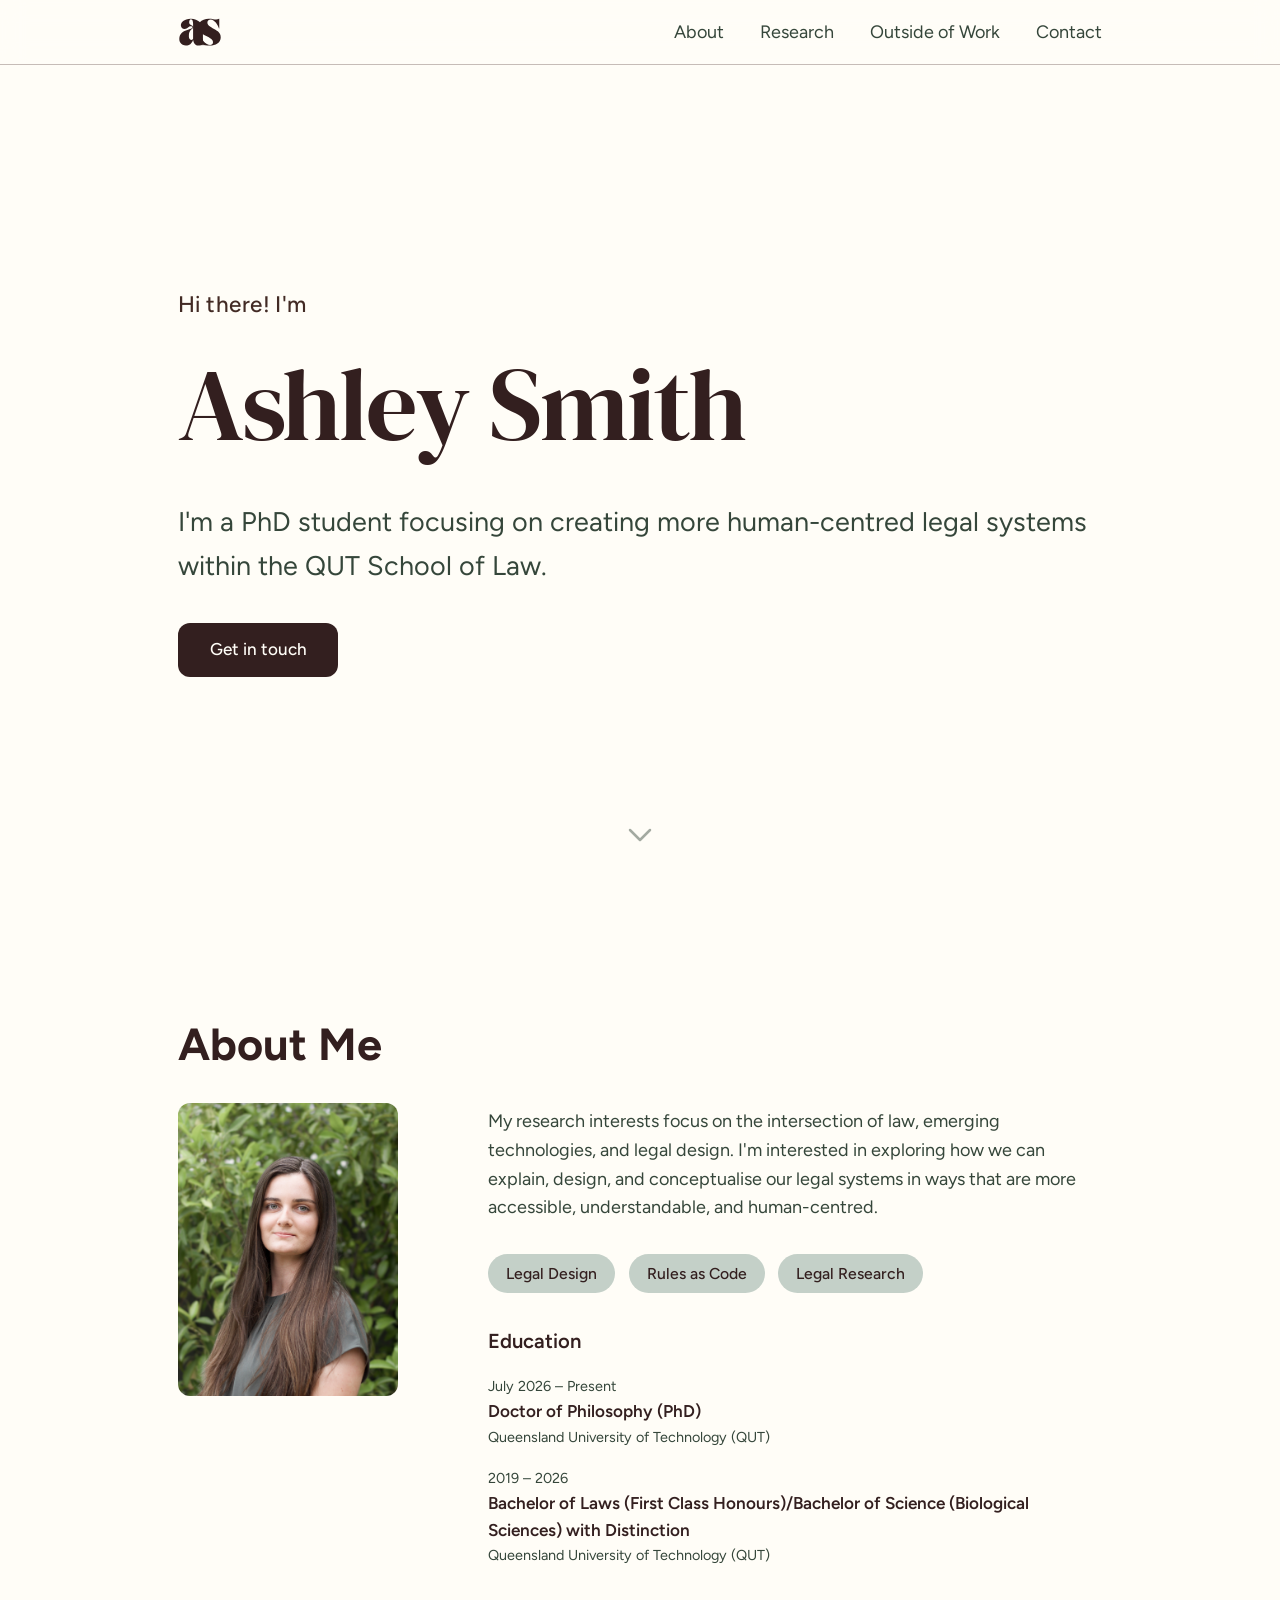
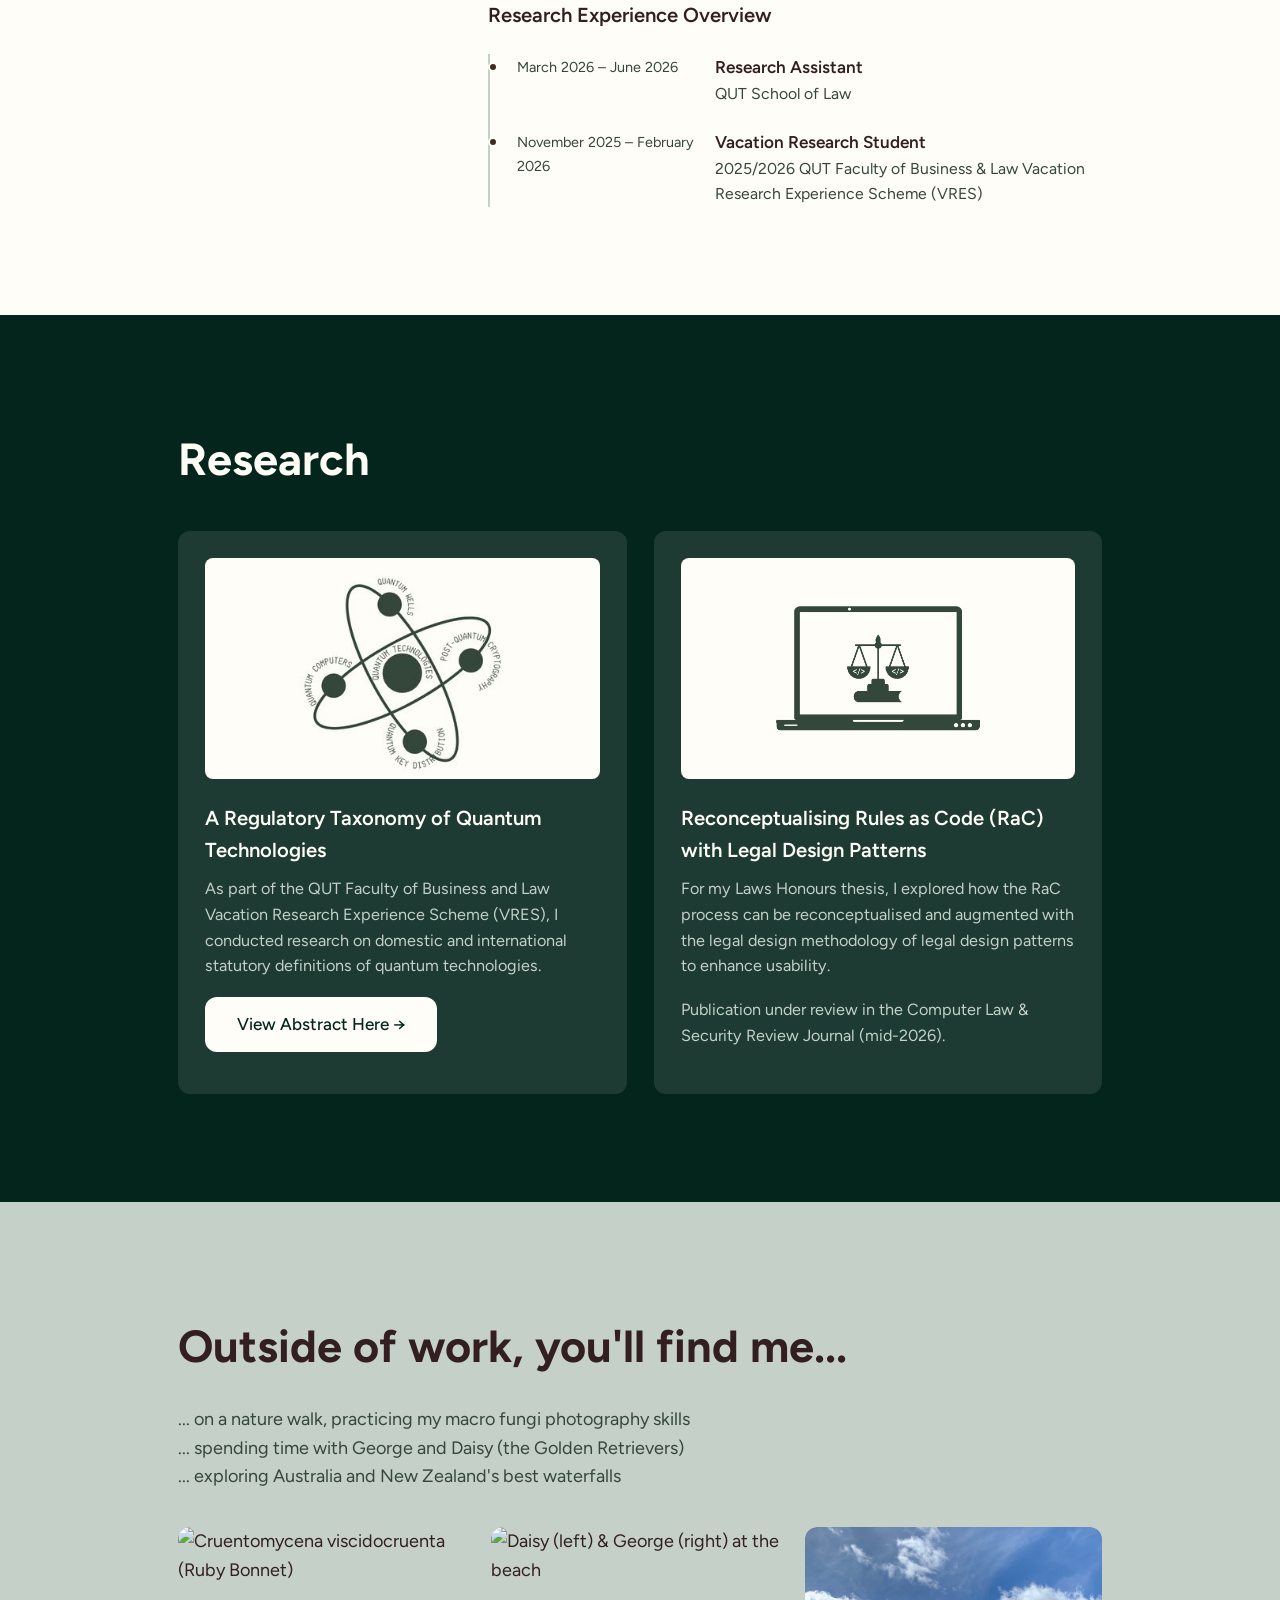
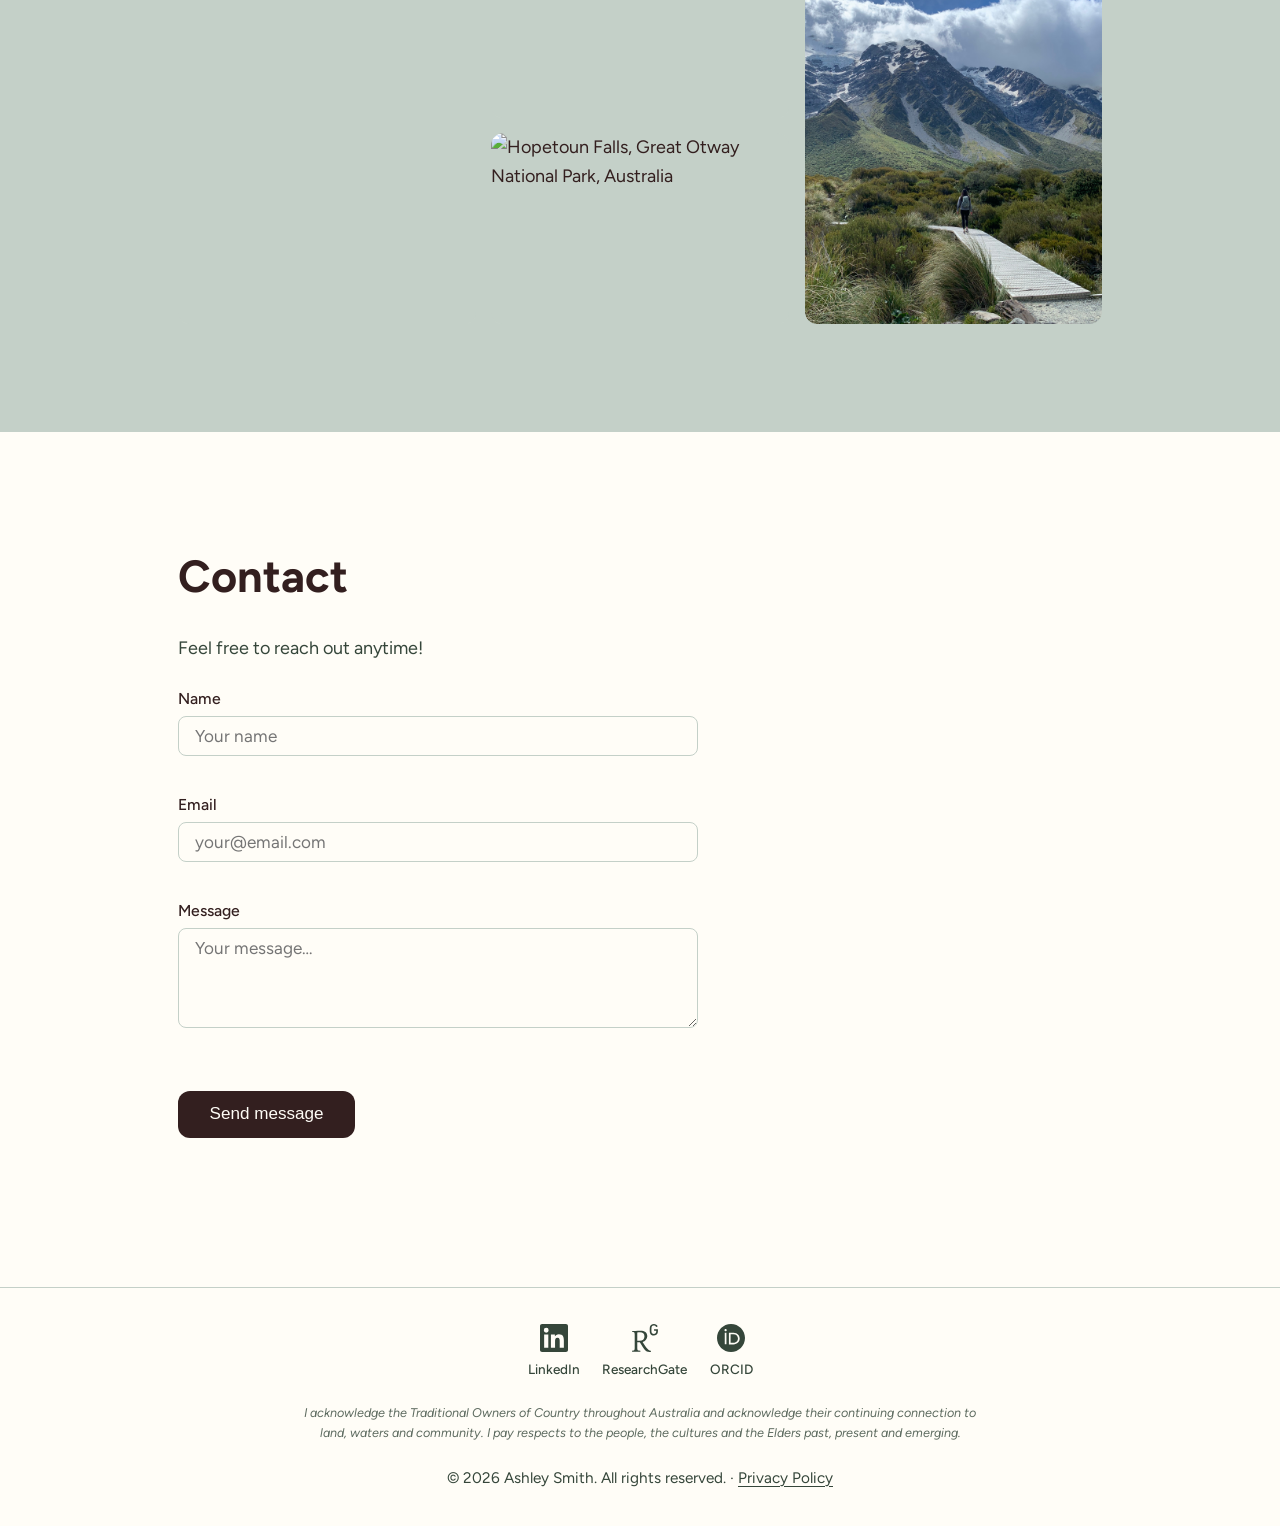
==== commit 4164ea61: "Added privacy policy" ====
--- a/index.html
+++ b/index.html
@@ -21,15 +21,15 @@
   <meta property="og:type" content="profile" />
   <meta property="og:title" content="Ashley Smith" />
   <meta property="og:description" content="Ashley Smith is a PhD student within the QUT School of Law focusing on legal design, digitised legislation, and technology law." />
-  <meta property="og:url" content="https://ashleykaesmith.com/" />
-  <meta property="og:image" content="https://ashleykaesmith.com/images/portrait.jpg" />
+  <meta property="og:url" content="https://www.ashleykaesmith.com/" />
+  <meta property="og:image" content="https://www.ashleykaesmith.com/images/portrait.jpg" />
   <meta property="og:locale" content="en_AU" />
 
   <!-- Twitter / X Card -->
   <meta name="twitter:card" content="summary_large_image" />
   <meta name="twitter:title" content="Ashley Smith" />
   <meta name="twitter:description" content="Ashley Smith is a PhD student within the QUT School of Law focusing on legal design, digitised legislation, and technology law." />
-  <meta name="twitter:image" content="https://ashleykaesmith.com/images/portrait.jpg" />
+  <meta name="twitter:image" content="https://www.ashleykaesmith.com/images/portrait.jpg" />
 
   <!-- Structured Data — Person schema -->
   <script type="application/ld+json">
@@ -37,8 +37,8 @@
     "@context": "https://schema.org",
     "@type": "Person",
     "name": "Ashley Smith",
-    "url": "https://ashleykaesmith.com/",
-    "image": "https://ashleykaesmith.com/images/portrait.jpg",
+    "url": "https://www.ashleykaesmith.com/",
+    "image": "https://www.ashleykaesmith.com/images/portrait.jpg",
     "jobTitle": "PhD Student",
     "description": "Ashley Smith is a PhD student within the QUT School of Law focusing on legal design, digitised legislation, and technology law.",
     "affiliation": {
@@ -314,7 +314,8 @@
         </a>
       </li>
   </ul>    
-    <p>&copy; <span id="footer-year"></span> Ashley Smith. All rights reserved.</p>
+    <p class="acknowledgement">I acknowledge the Traditional Owners of Country throughout Australia and acknowledge their continuing connection to land, waters and community. I pay respects to the people, the cultures and the Elders past, present and emerging.</p>
+    <p>&copy; <span id="footer-year"></span> Ashley Smith. All rights reserved. · <a href="privacy.html" style="color: var(--gray); text-decoration: underline; text-underline-offset: 3px;">Privacy Policy</a></p>
     </footer>
   <script src="script.js"></script>
 </body>
--- a/styles.css
+++ b/styles.css
@@ -654,6 +654,14 @@
   margin: 0 auto;
 }
 
+.acknowledgement {
+  font-size: 0.7rem;
+  color: rgba(53, 70, 58, 0.8);
+  max-width: 700px;
+  text-align: center;
+  font-style: italic;
+}
+
 footer .social-links {
   justify-content: center;
   margin-top: 0;
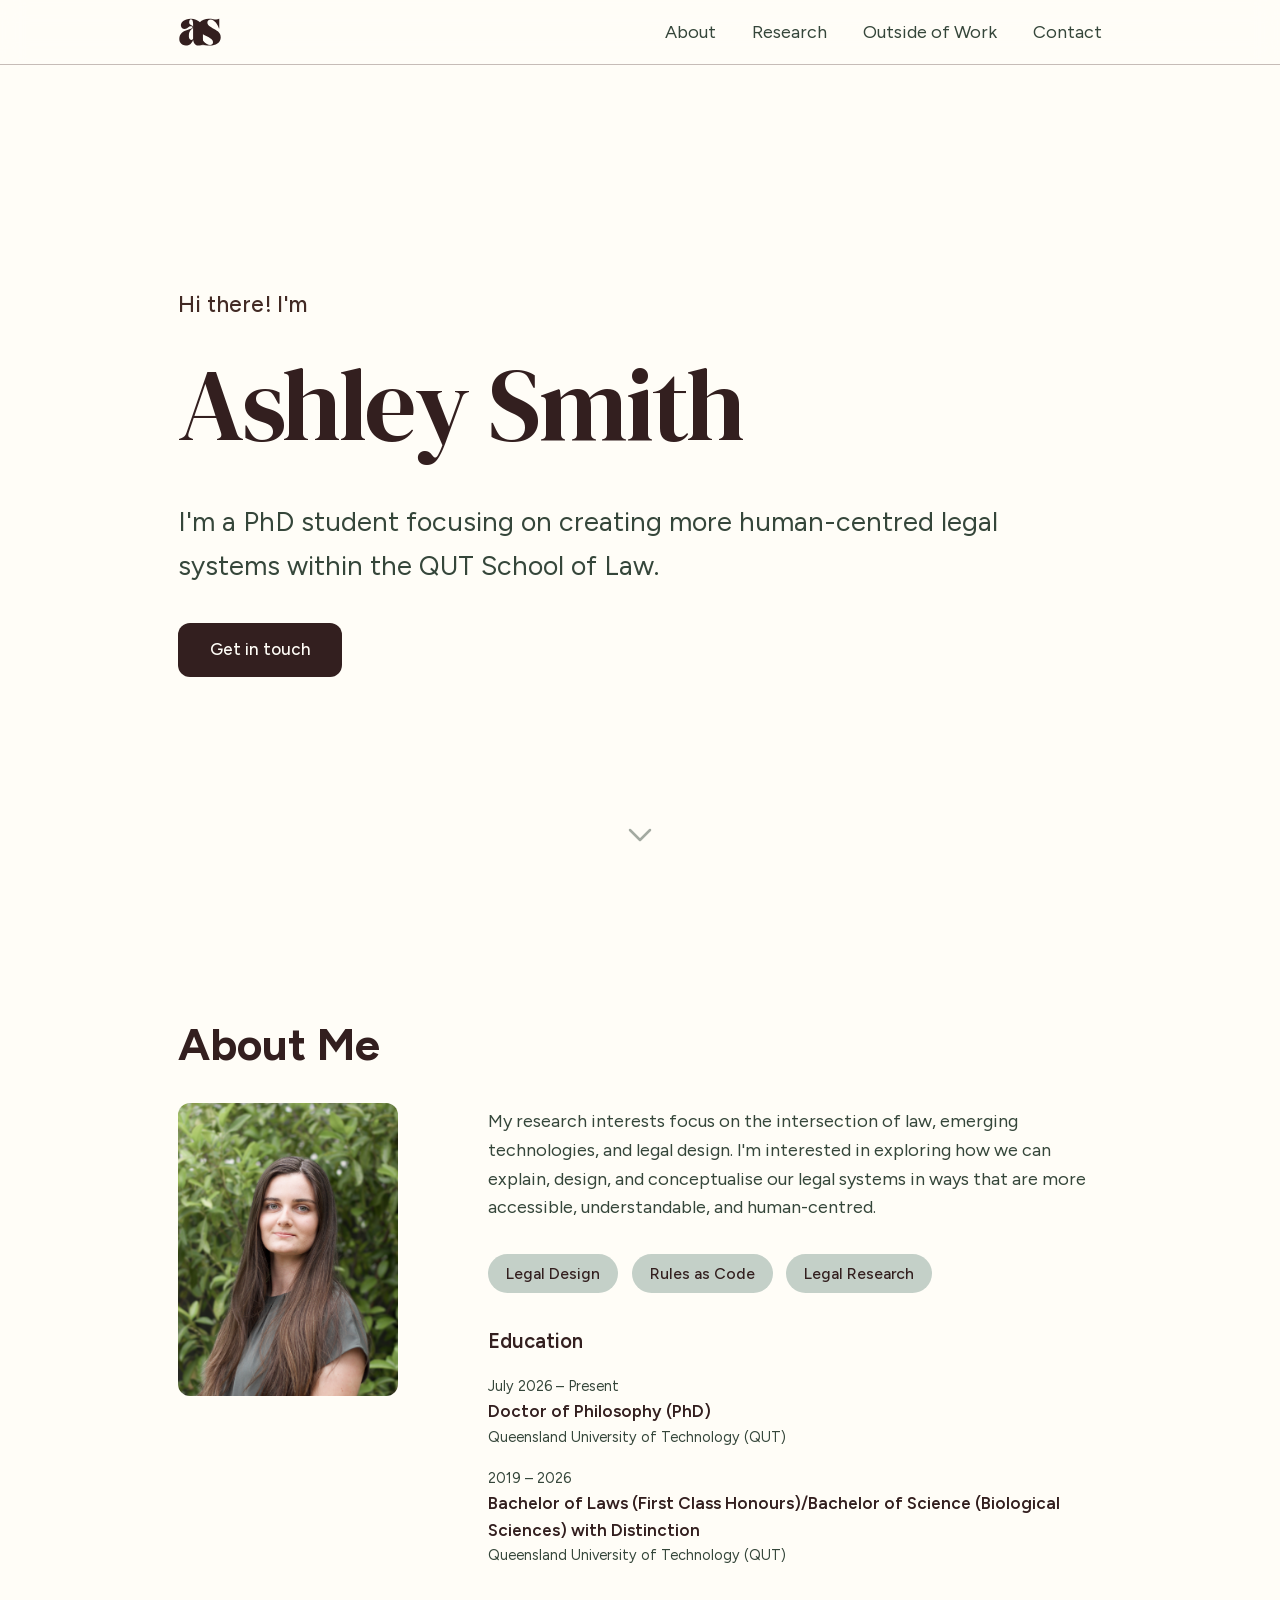
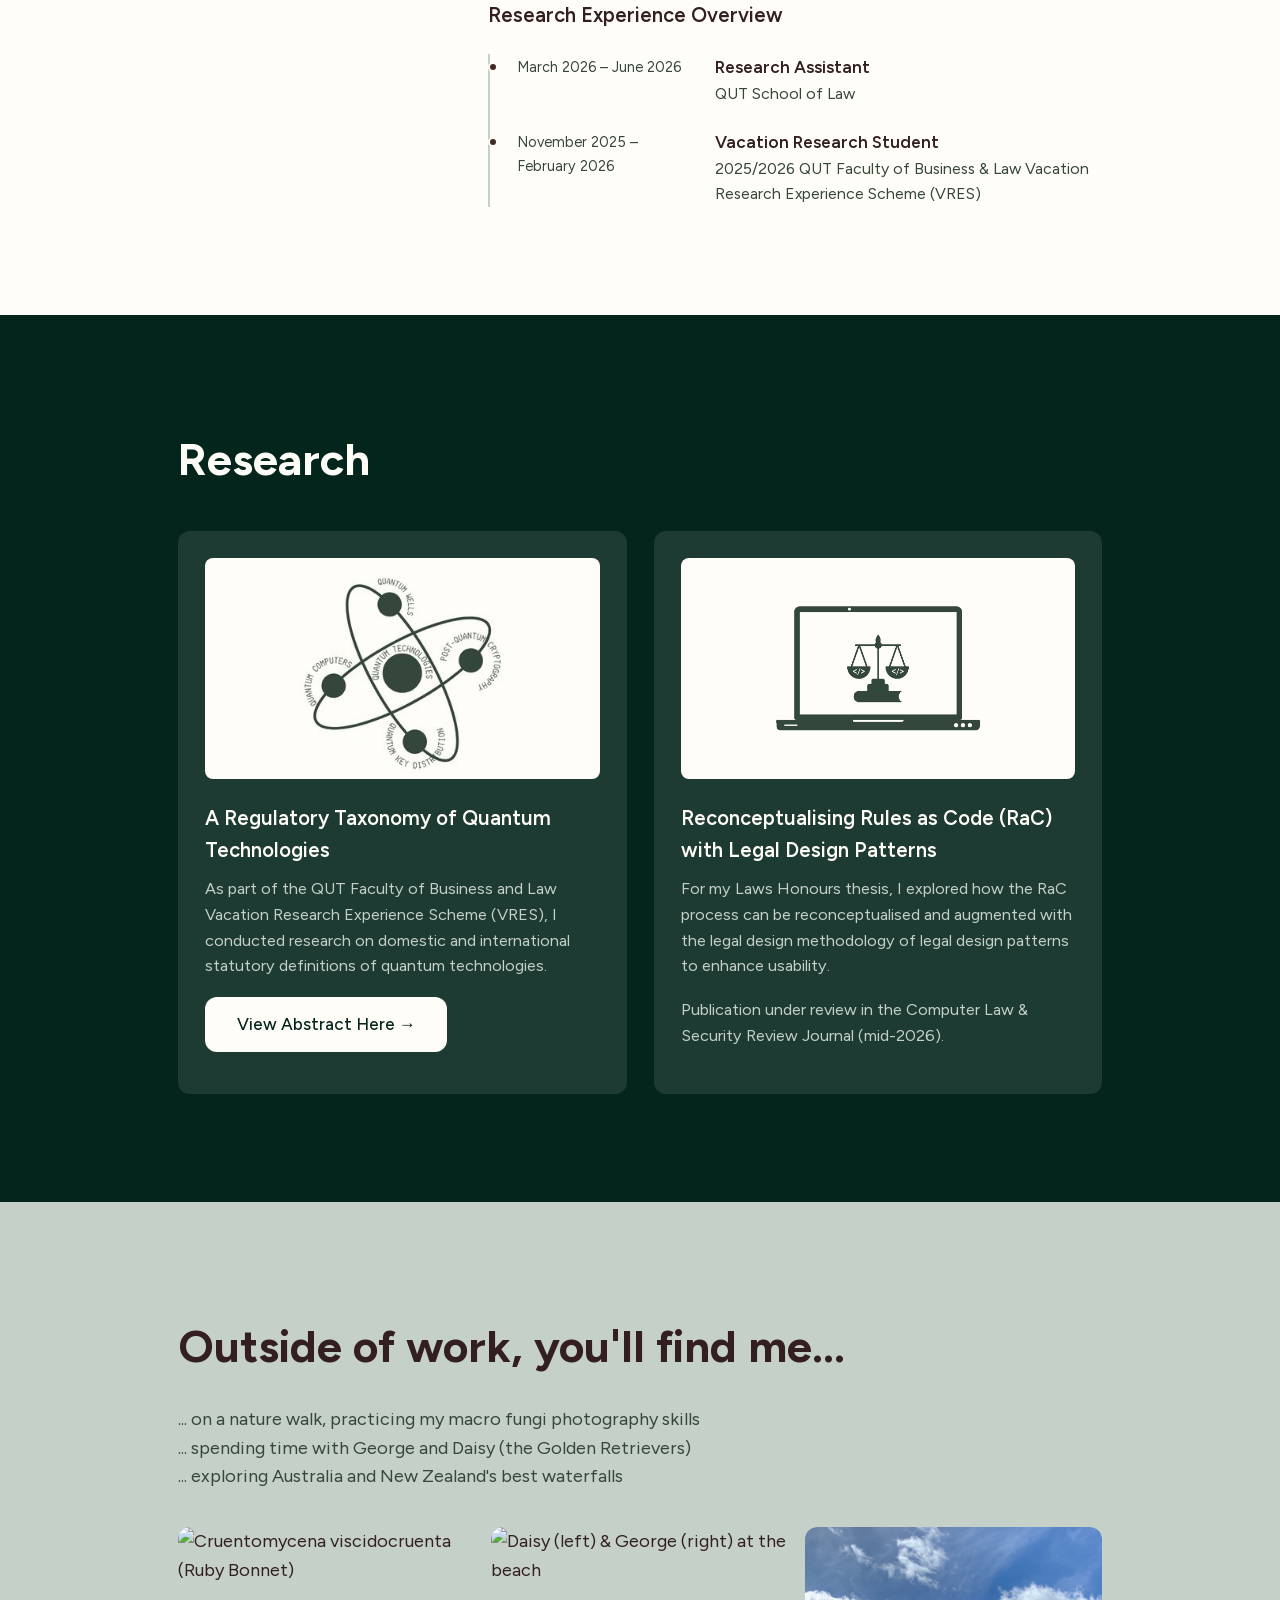
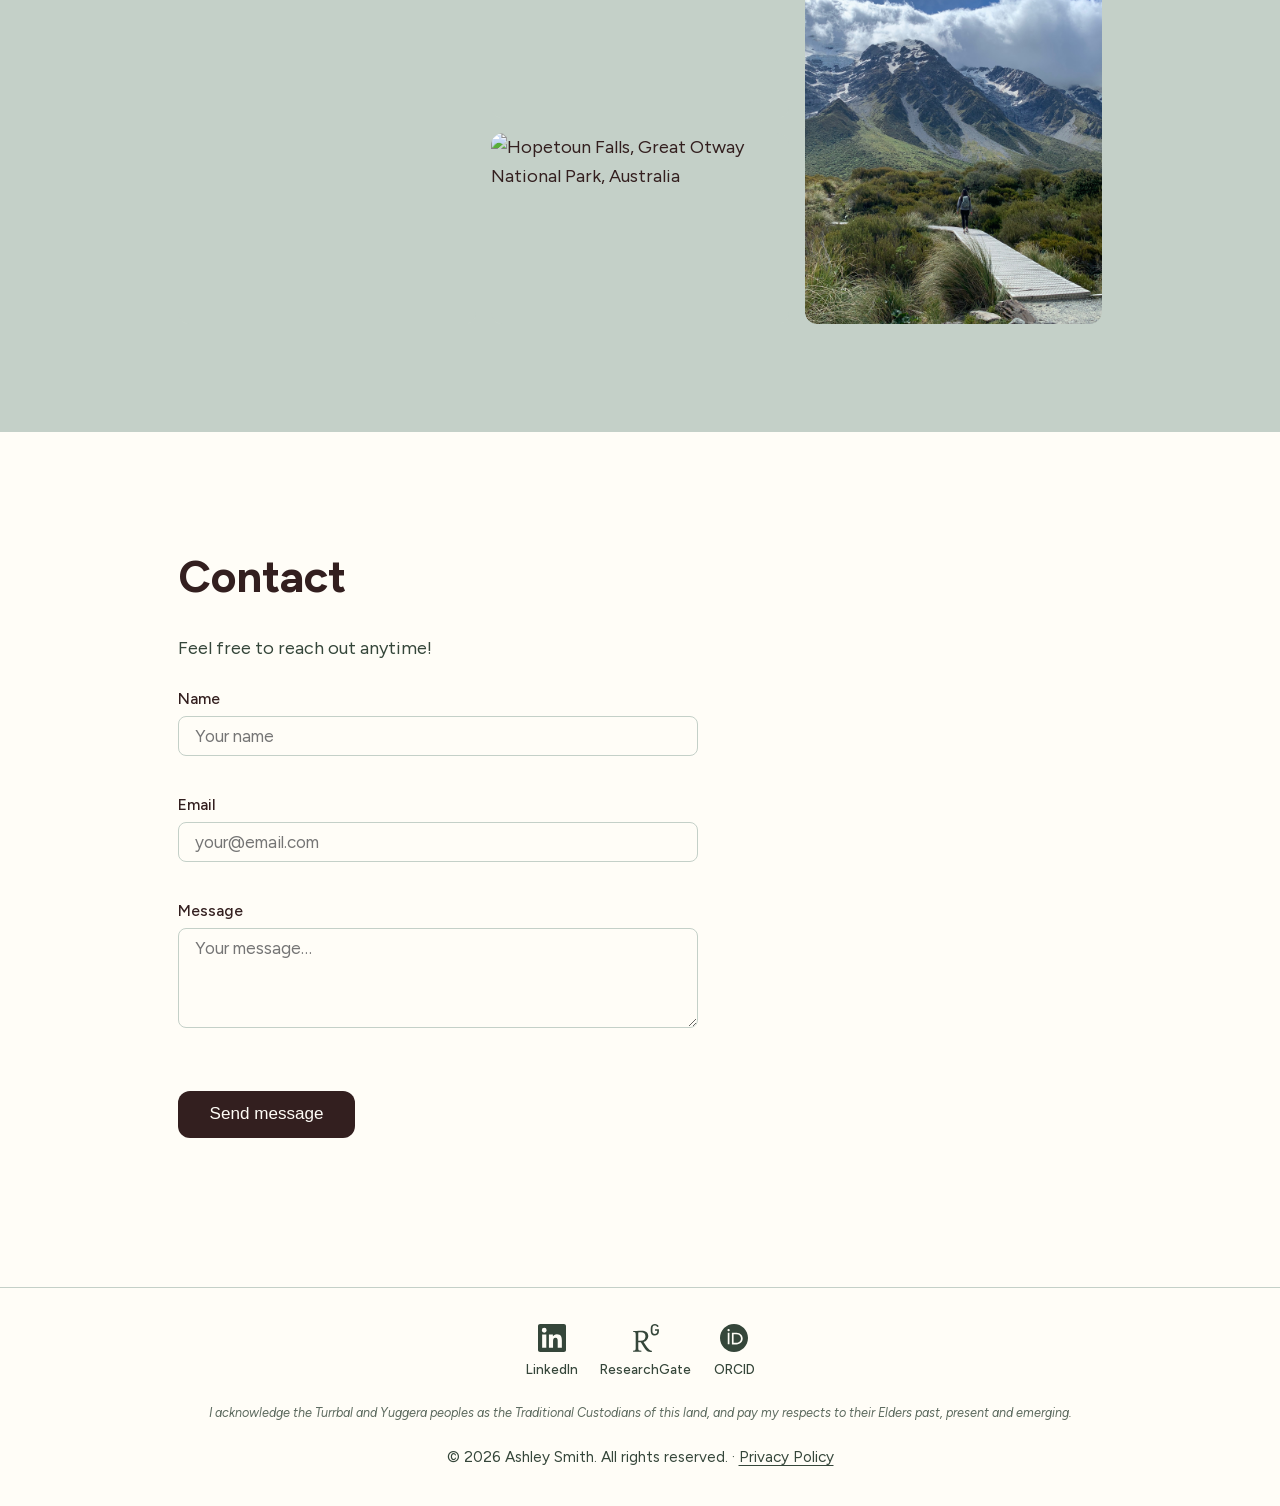
==== commit afca90e2: "Privacy Policy Style Update" ====
--- a/index.html
+++ b/index.html
@@ -3,6 +3,7 @@
 <head>
   <meta charset="UTF-8" />
   <meta name="viewport" content="width=device-width, initial-scale=1.0" />
+  <meta http-equiv="Content-Security-Policy" content="default-src 'self'; script-src 'self' 'unsafe-inline'; style-src 'self' 'unsafe-inline'; img-src 'self'; font-src 'self'; connect-src 'self' https://formspree.io; form-action 'self' https://formspree.io; frame-ancestors 'none'; base-uri 'self'; object-src 'none'" />
 
   <!-- Primary SEO -->
   <title>Ashley Smith | PhD Student </title>
@@ -100,9 +101,6 @@
   }
   </script>
 
-  <link rel="preconnect" href="https://fonts.googleapis.com" />
-  <link rel="preconnect" href="https://fonts.gstatic.com" crossorigin />
-  <link href="https://fonts.googleapis.com/css2?family=DM+Serif+Display:ital@0;1&family=Figtree:ital,wght@0,300..900;1,300..900&display=swap" rel="stylesheet" />
   <link rel="stylesheet" href="styles.css" />
 </head>
 <body>
@@ -314,7 +312,7 @@
         </a>
       </li>
   </ul>    
-    <p class="acknowledgement">I acknowledge the Traditional Owners of Country throughout Australia and acknowledge their continuing connection to land, waters and community. I pay respects to the people, the cultures and the Elders past, present and emerging.</p>
+    <p class="acknowledgement">I acknowledge the Turrbal and Yuggera peoples as the Traditional Custodians of this land, and pay my respects to their Elders past, present and emerging.</p>
     <p>&copy; <span id="footer-year"></span> Ashley Smith. All rights reserved. · <a href="privacy.html" style="color: var(--gray); text-decoration: underline; text-underline-offset: 3px;">Privacy Policy</a></p>
     </footer>
   <script src="script.js"></script>
--- a/styles.css
+++ b/styles.css
@@ -1,3 +1,69 @@
+/* ── Local Fonts ── */
+@font-face {
+  font-family: "DM Serif Display";
+  font-style: normal;
+  font-weight: 400;
+  font-display: swap;
+  src: url("fonts/DMSerifDisplay-normal-latin-ext.woff2") format("woff2");
+  unicode-range: U+0100-02BA, U+02BD-02C5, U+02C7-02CC, U+02CE-02D7, U+02DD-02FF, U+0304, U+0308, U+0329, U+1D00-1DBF, U+1E00-1E9F, U+1EF2-1EFF, U+2020, U+20A0-20AB, U+20AD-20C0, U+2113, U+2C60-2C7F, U+A720-A7FF;
+}
+@font-face {
+  font-family: "DM Serif Display";
+  font-style: normal;
+  font-weight: 400;
+  font-display: swap;
+  src: url("fonts/DMSerifDisplay-normal-latin.woff2") format("woff2");
+  unicode-range: U+0000-00FF, U+0131, U+0152-0153, U+02BB-02BC, U+02C6, U+02DA, U+02DC, U+0304, U+0308, U+0329, U+2000-206F, U+20AC, U+2122, U+2191, U+2193, U+2212, U+2215, U+FEFF, U+FFFD;
+}
+@font-face {
+  font-family: "DM Serif Display";
+  font-style: italic;
+  font-weight: 400;
+  font-display: swap;
+  src: url("fonts/DMSerifDisplay-italic-latin-ext.woff2") format("woff2");
+  unicode-range: U+0100-02BA, U+02BD-02C5, U+02C7-02CC, U+02CE-02D7, U+02DD-02FF, U+0304, U+0308, U+0329, U+1D00-1DBF, U+1E00-1E9F, U+1EF2-1EFF, U+2020, U+20A0-20AB, U+20AD-20C0, U+2113, U+2C60-2C7F, U+A720-A7FF;
+}
+@font-face {
+  font-family: "DM Serif Display";
+  font-style: italic;
+  font-weight: 400;
+  font-display: swap;
+  src: url("fonts/DMSerifDisplay-italic-latin.woff2") format("woff2");
+  unicode-range: U+0000-00FF, U+0131, U+0152-0153, U+02BB-02BC, U+02C6, U+02DA, U+02DC, U+0304, U+0308, U+0329, U+2000-206F, U+20AC, U+2122, U+2191, U+2193, U+2212, U+2215, U+FEFF, U+FFFD;
+}
+@font-face {
+  font-family: "Figtree";
+  font-style: normal;
+  font-weight: 300 900;
+  font-display: swap;
+  src: url("fonts/Figtree-normal-latin-ext.woff2") format("woff2");
+  unicode-range: U+0100-02BA, U+02BD-02C5, U+02C7-02CC, U+02CE-02D7, U+02DD-02FF, U+0304, U+0308, U+0329, U+1D00-1DBF, U+1E00-1E9F, U+1EF2-1EFF, U+2020, U+20A0-20AB, U+20AD-20C0, U+2113, U+2C60-2C7F, U+A720-A7FF;
+}
+@font-face {
+  font-family: "Figtree";
+  font-style: normal;
+  font-weight: 300 900;
+  font-display: swap;
+  src: url("fonts/Figtree-normal-latin.woff2") format("woff2");
+  unicode-range: U+0000-00FF, U+0131, U+0152-0153, U+02BB-02BC, U+02C6, U+02DA, U+02DC, U+0304, U+0308, U+0329, U+2000-206F, U+20AC, U+2122, U+2191, U+2193, U+2212, U+2215, U+FEFF, U+FFFD;
+}
+@font-face {
+  font-family: "Figtree";
+  font-style: italic;
+  font-weight: 300 900;
+  font-display: swap;
+  src: url("fonts/Figtree-italic-latin-ext.woff2") format("woff2");
+  unicode-range: U+0100-02BA, U+02BD-02C5, U+02C7-02CC, U+02CE-02D7, U+02DD-02FF, U+0304, U+0308, U+0329, U+1D00-1DBF, U+1E00-1E9F, U+1EF2-1EFF, U+2020, U+20A0-20AB, U+20AD-20C0, U+2113, U+2C60-2C7F, U+A720-A7FF;
+}
+@font-face {
+  font-family: "Figtree";
+  font-style: italic;
+  font-weight: 300 900;
+  font-display: swap;
+  src: url("fonts/Figtree-italic-latin.woff2") format("woff2");
+  unicode-range: U+0000-00FF, U+0131, U+0152-0153, U+02BB-02BC, U+02C6, U+02DA, U+02DC, U+0304, U+0308, U+0329, U+2000-206F, U+20AC, U+2122, U+2191, U+2193, U+2212, U+2215, U+FEFF, U+FFFD;
+}
+
 /* ── Reset & Base ── */
 *, *::before, *::after {
   box-sizing: border-box;
@@ -640,6 +706,7 @@
 
 /* ── Footer ── */
 footer {
+  text-align: center;
   border-top: 1px solid var(--light);
   padding: 2rem 1rem;
   display: flex;
@@ -657,9 +724,11 @@
 .acknowledgement {
   font-size: 0.7rem;
   color: rgba(53, 70, 58, 0.8);
-  max-width: 700px;
+  max-width: 900px;
+  width: 100%;
   text-align: center;
   font-style: italic;
+  margin: 0 auto;
 }
 
 footer .social-links {
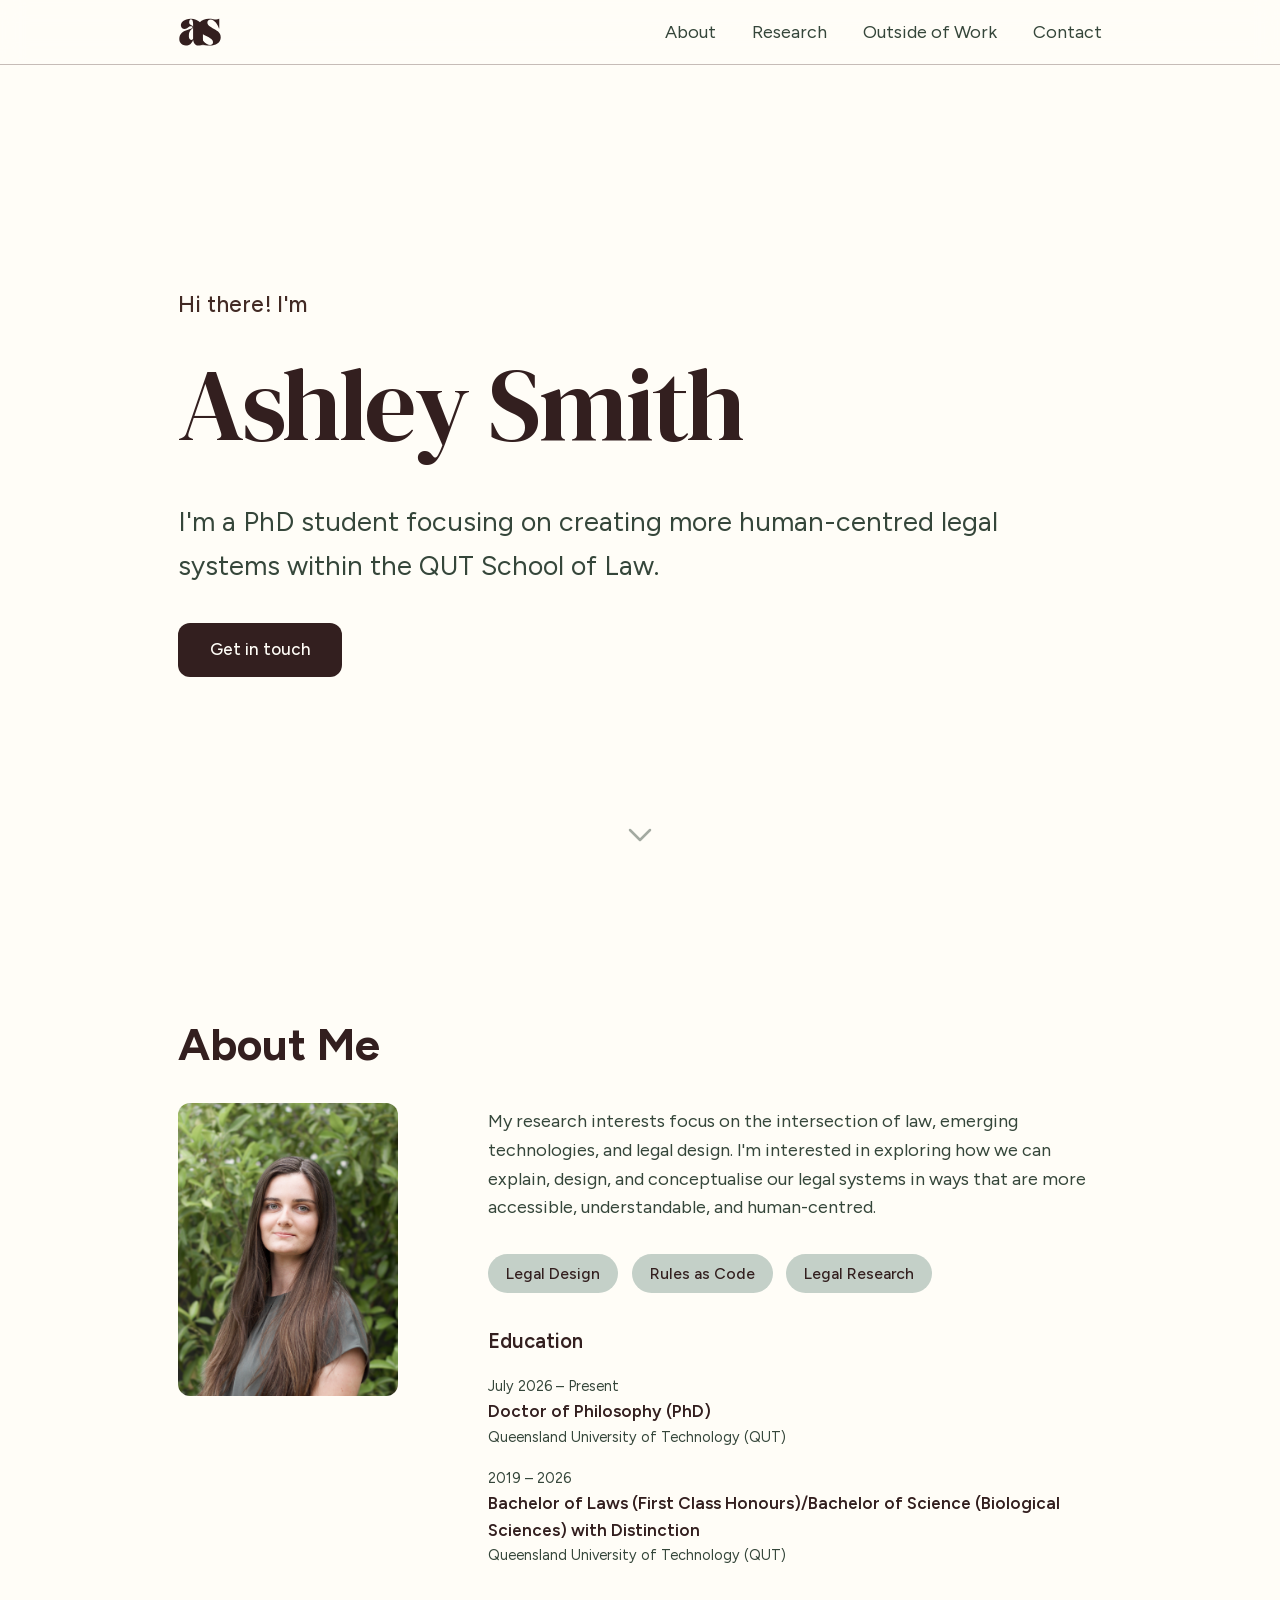
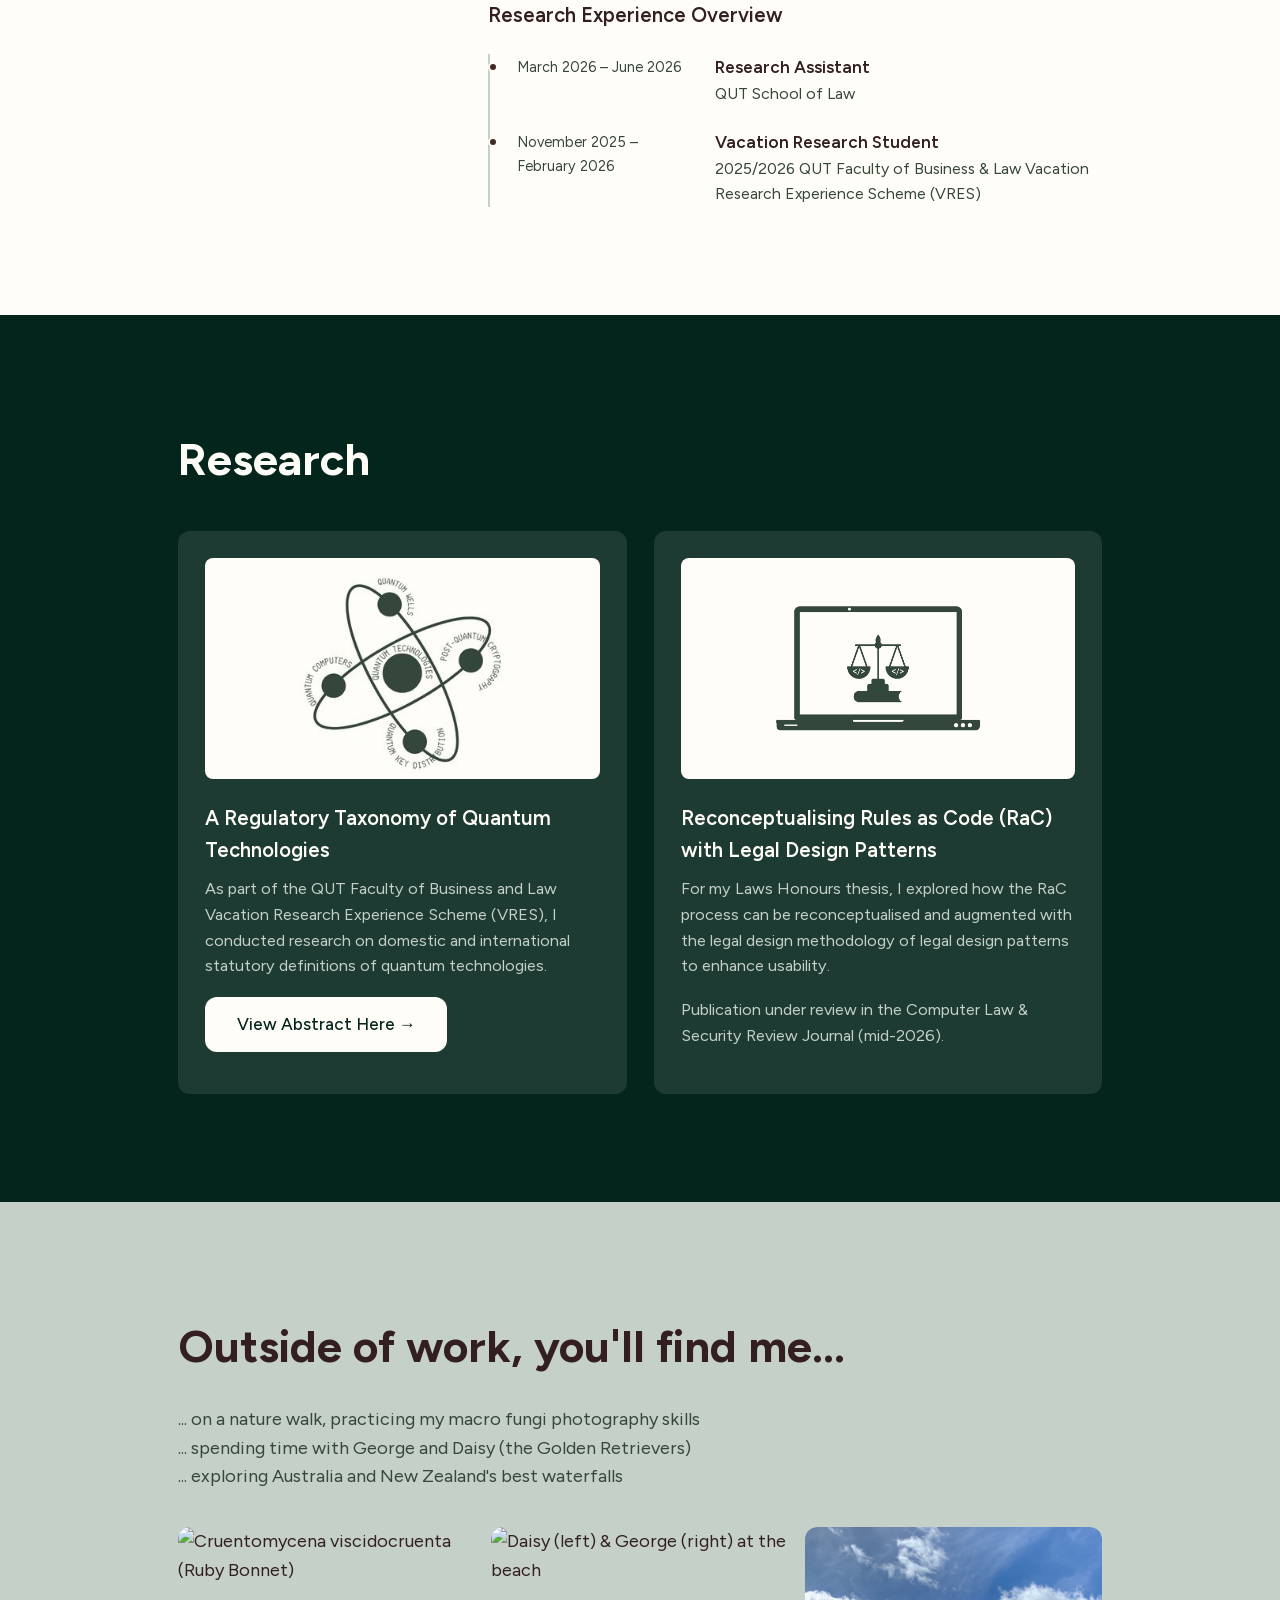
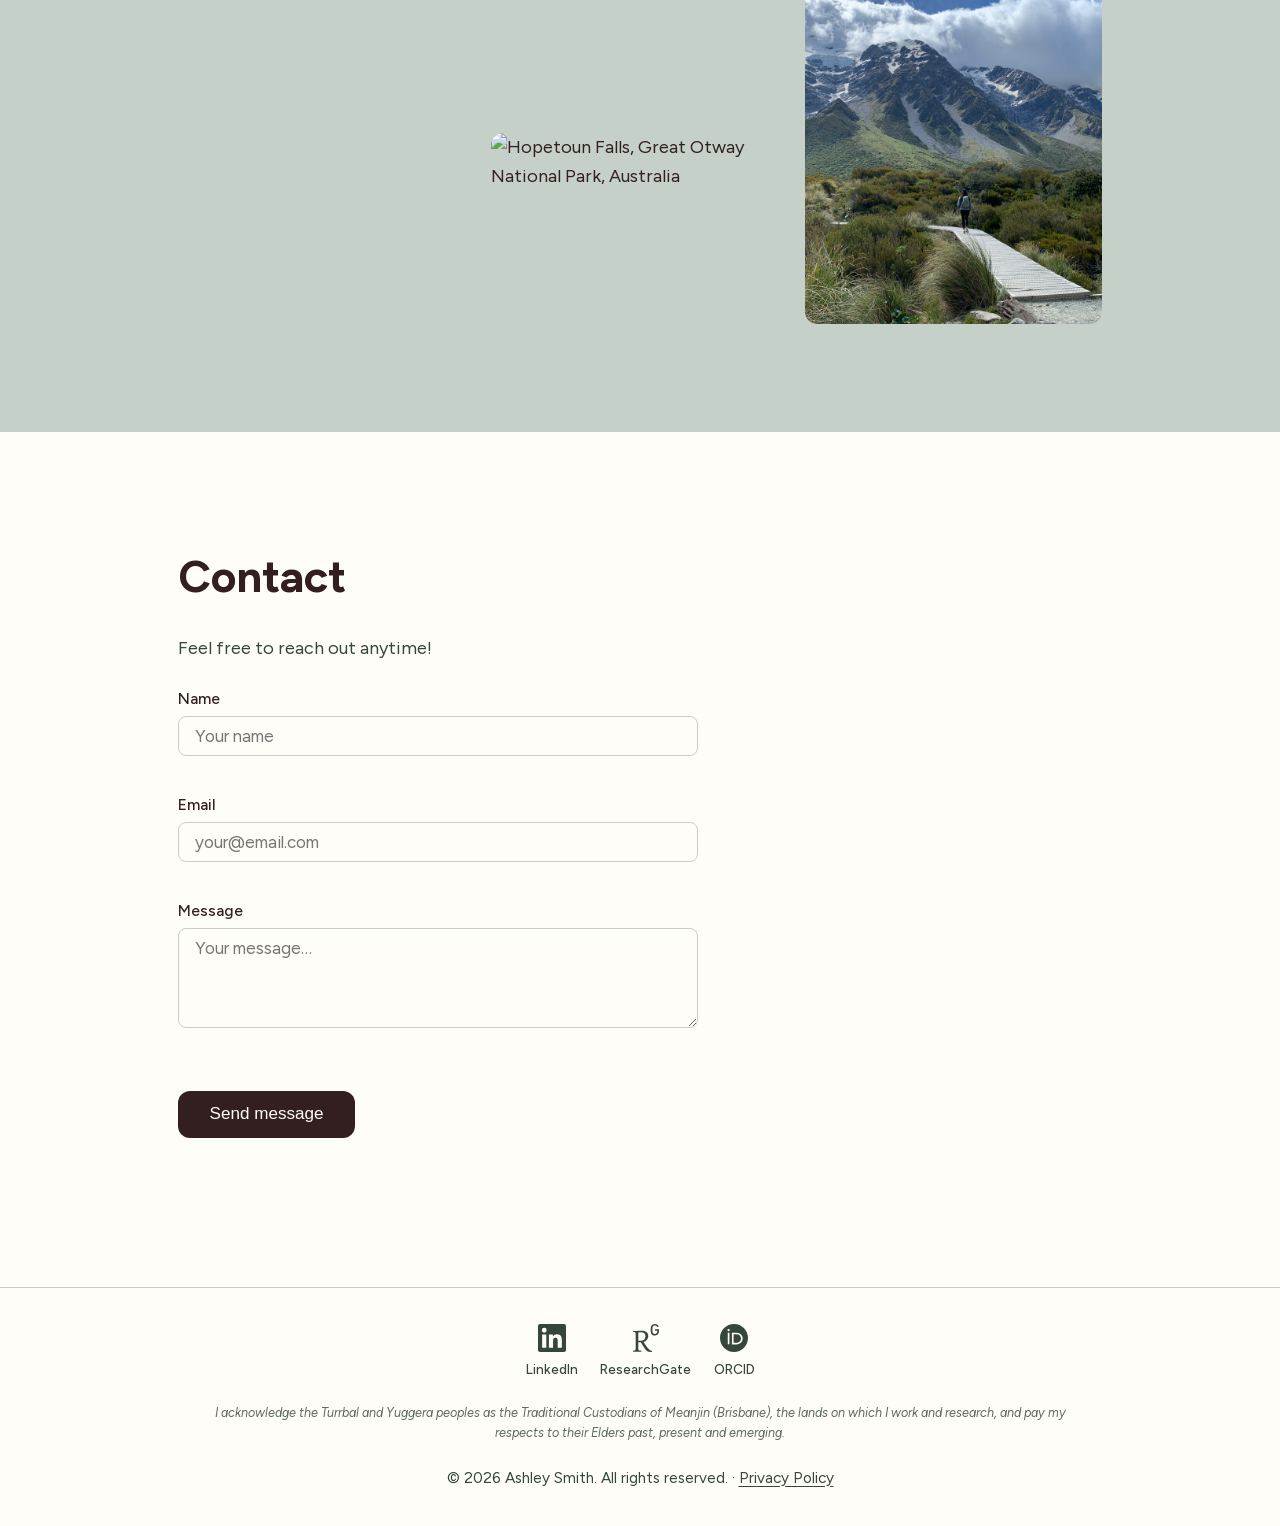
==== commit 12a20f71: "Acknowledgement update" ====
--- a/index.html
+++ b/index.html
@@ -312,7 +312,7 @@
         </a>
       </li>
   </ul>    
-    <p class="acknowledgement">I acknowledge the Turrbal and Yuggera peoples as the Traditional Custodians of this land, and pay my respects to their Elders past, present and emerging.</p>
+    <p class="acknowledgement">I acknowledge the Turrbal and Yuggera peoples as the Traditional Custodians of Meanjin (Brisbane), the lands on which I work and research, and pay my respects to their Elders past, present and emerging.</p>
     <p>&copy; <span id="footer-year"></span> Ashley Smith. All rights reserved. · <a href="privacy.html" style="color: var(--gray); text-decoration: underline; text-underline-offset: 3px;">Privacy Policy</a></p>
     </footer>
   <script src="script.js"></script>
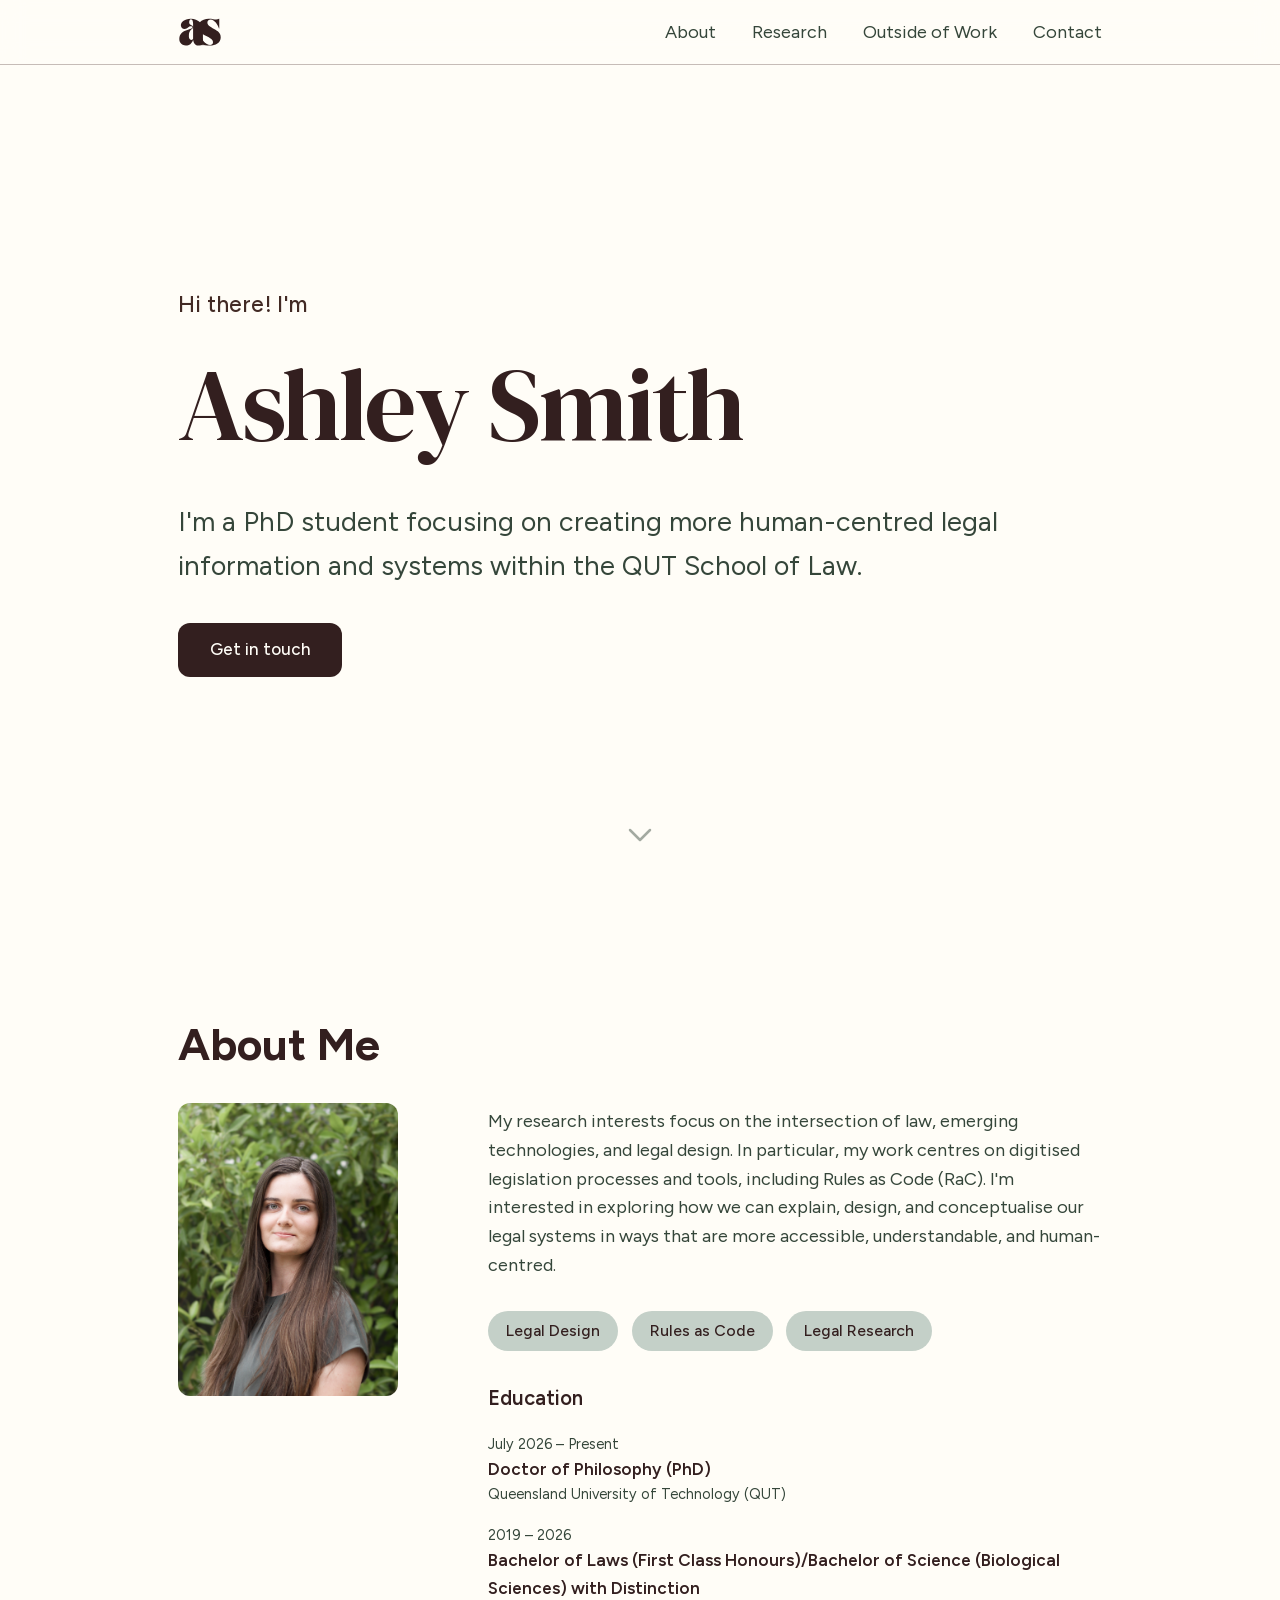
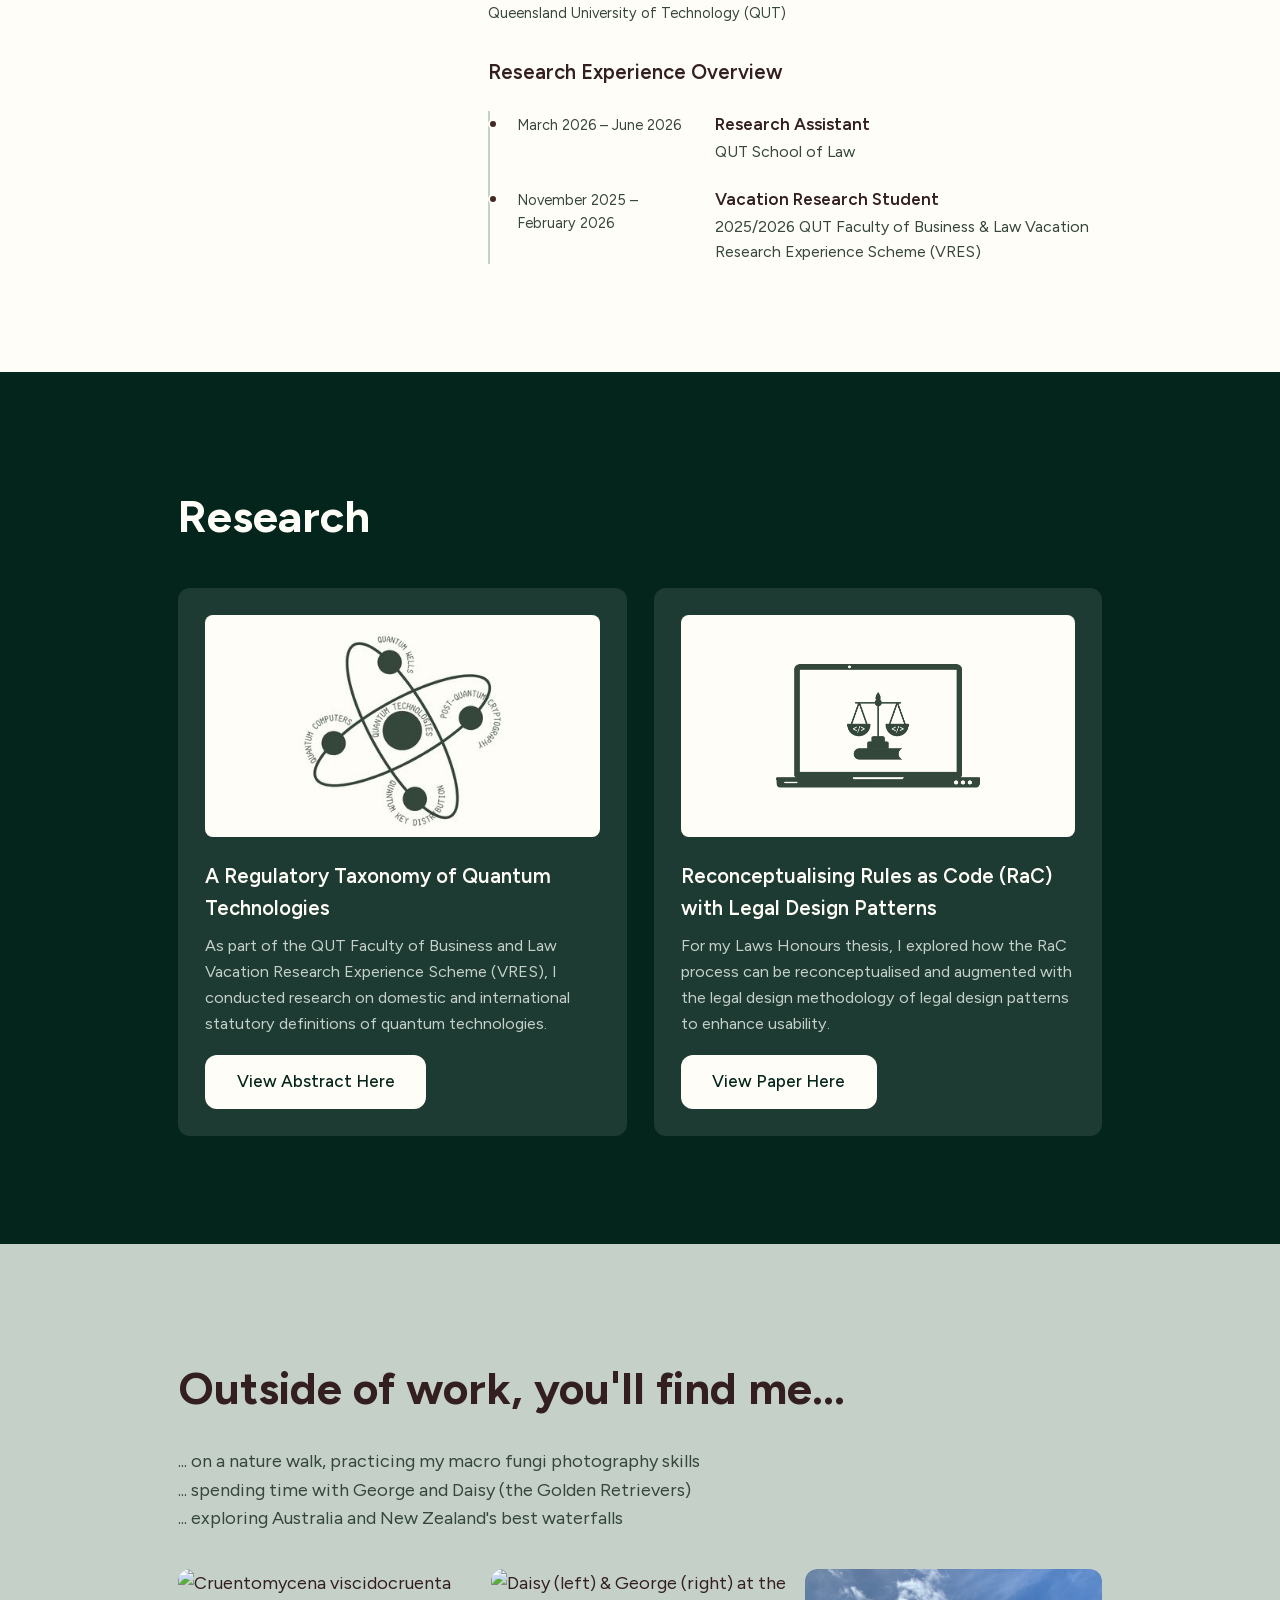
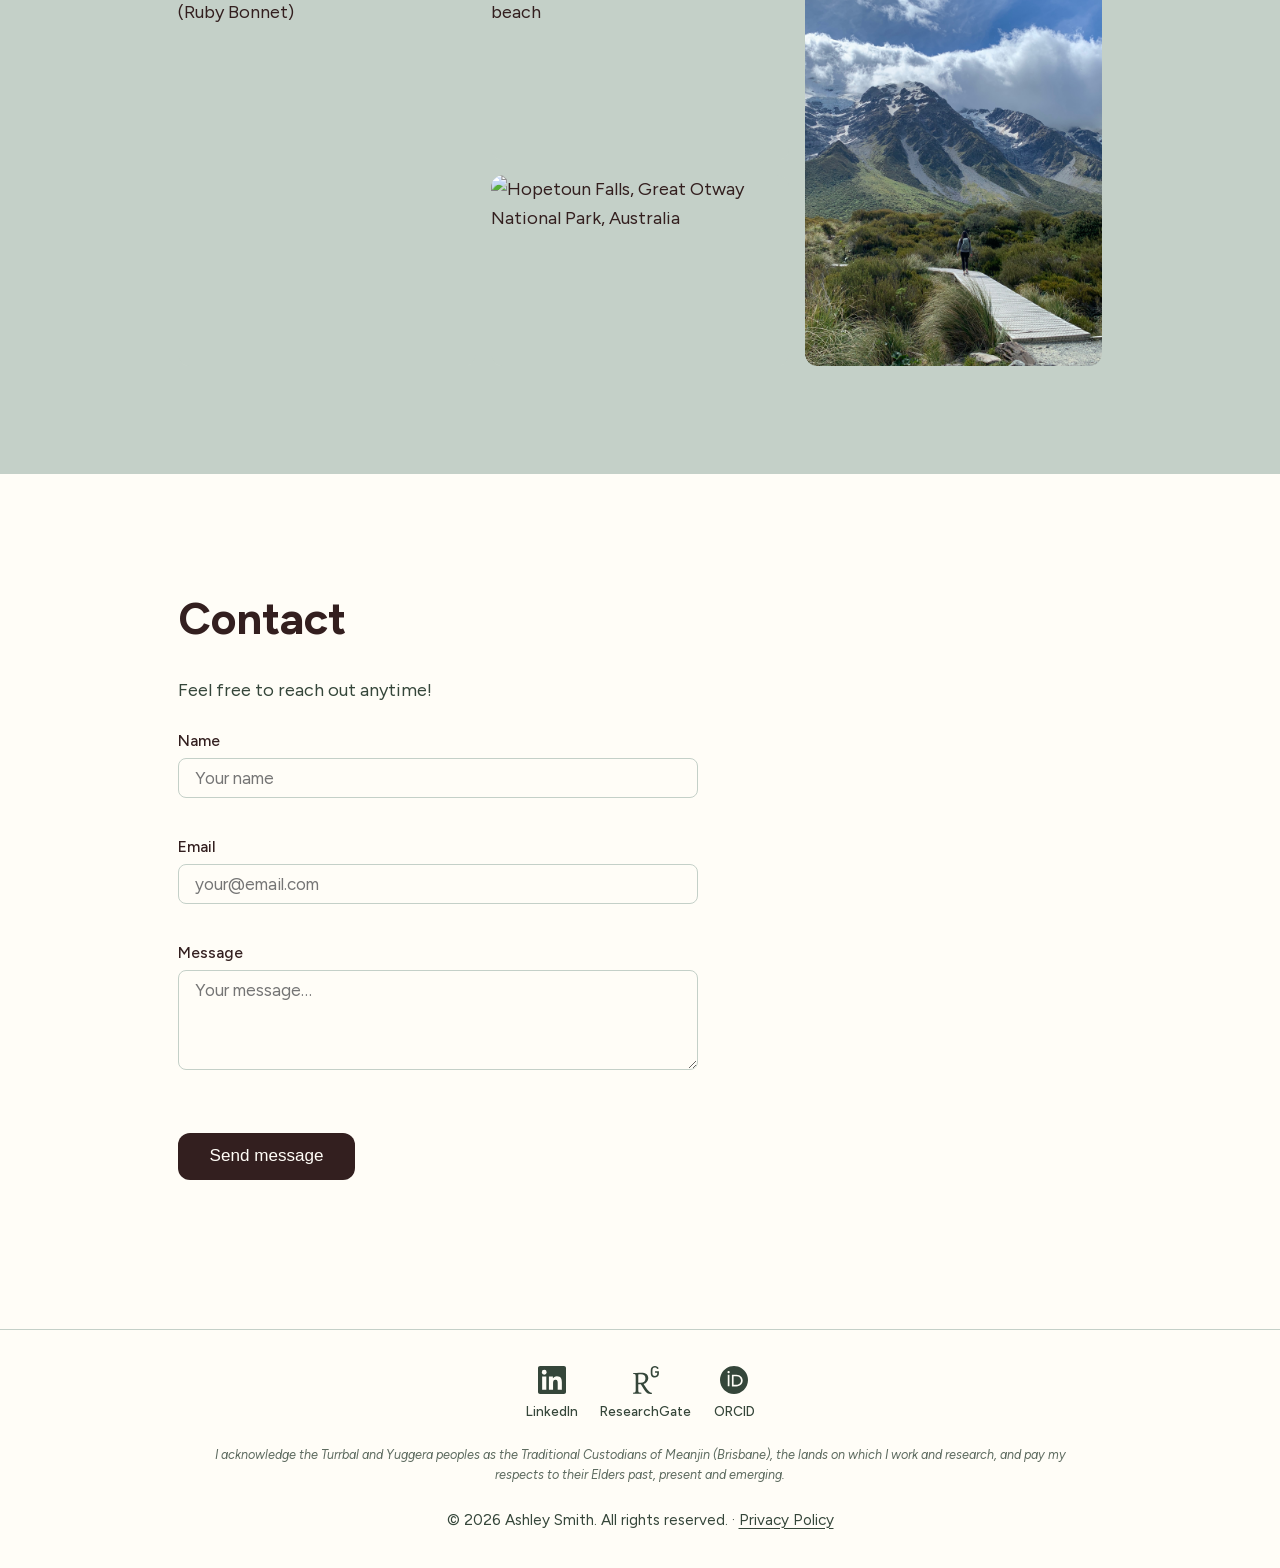
==== commit 116eb2f6: "Security Updates and Style Changes" ====
--- a/index.html
+++ b/index.html
@@ -3,7 +3,9 @@
 <head>
   <meta charset="UTF-8" />
   <meta name="viewport" content="width=device-width, initial-scale=1.0" />
-  <meta http-equiv="Content-Security-Policy" content="default-src 'self'; script-src 'self' 'unsafe-inline'; style-src 'self' 'unsafe-inline'; img-src 'self'; font-src 'self'; connect-src 'self' https://formspree.io; form-action 'self' https://formspree.io; frame-ancestors 'none'; base-uri 'self'; object-src 'none'" />
+  <meta http-equiv="Content-Security-Policy" content="default-src 'self'; script-src 'self'; style-src 'self'; img-src 'self'; font-src 'self'; connect-src 'self' https://formspree.io; form-action 'self' https://formspree.io; frame-ancestors 'none'; base-uri 'self'; object-src 'none'" />
+  <meta name="referrer" content="strict-origin-when-cross-origin" />
+  <meta http-equiv="Permissions-Policy" content="camera=(), microphone=(), geolocation=()" />
 
   <!-- Primary SEO -->
   <title>Ashley Smith | PhD Student </title>
@@ -133,7 +135,7 @@
       <div class="hero-content">
         <p class="eyebrow">Hi there! I'm </p>
         <h1>Ashley Smith</h1>
-        <p class="tagline">I'm a PhD student focusing on creating more human-centred legal systems within the QUT School of Law. 
+        <p class="tagline">I'm a PhD student focusing on creating more human-centred legal information and systems within the QUT School of Law.
         </p>
         <a href="#contact" class="btn">Get in touch</a>
       </div>
@@ -155,6 +157,7 @@
           <div class="about-body">
             <p>
               My research interests focus on the intersection of law, emerging technologies, and legal design.
+              In particular, my work centres on digitised legislation processes and tools, including Rules as Code (RaC).
               I'm interested in exploring how we can explain, design, and conceptualise our legal systems in ways that are more accessible, understandable, and human-centred.
             </p>
             <ul class="skills">
@@ -202,14 +205,13 @@
             <img src="images/VRES.jpg" alt="A Regulatory Taxonomy of Quantum Technologies" class="project-thumb" loading="lazy" />
             <h3>A Regulatory Taxonomy of Quantum Technologies</h3>
             <p>As part of the QUT Faculty of Business and Law Vacation Research Experience Scheme (VRES), I conducted research on domestic and international statutory definitions of quantum technologies.</p>
-            <a href="https://doi.org/10.5204/MOHS7465" class="btn btn-porcelain" target="_blank" rel="noopener noreferrer">View Abstract Here →</a>
+            <a href="https://doi.org/10.5204/MOHS7465" class="btn btn-porcelain" target="_blank" rel="noopener noreferrer">View Abstract Here</a>
           </div>
           <div class="project-card">
             <img src="images/RaC.jpg" alt="Reconceptualising Rules as Code with Legal Design Patterns" class="project-thumb" loading="lazy" />
             <h3>Reconceptualising Rules as Code (RaC) with Legal Design Patterns</h3>
             <p>For my Laws Honours thesis, I explored how the RaC process can be reconceptualised and augmented with the legal design methodology of legal design patterns to enhance usability.</p>
-            <p>Publication under review in the Computer Law & Security Review Journal (mid-2026).</p>
-            <!-- <a href="#" class="link">View →</a> -->
+<a href="https://doi.org/10.1016/j.clsr.2026.106377" target="_blank" rel="noopener noreferrer" class="btn btn-porcelain">View Paper Here</a>
           </div>
         </div>
       </div>
@@ -313,7 +315,7 @@
       </li>
   </ul>    
     <p class="acknowledgement">I acknowledge the Turrbal and Yuggera peoples as the Traditional Custodians of Meanjin (Brisbane), the lands on which I work and research, and pay my respects to their Elders past, present and emerging.</p>
-    <p>&copy; <span id="footer-year"></span> Ashley Smith. All rights reserved. · <a href="privacy.html" style="color: var(--gray); text-decoration: underline; text-underline-offset: 3px;">Privacy Policy</a></p>
+    <p>&copy; <span id="footer-year"></span> Ashley Smith. All rights reserved. · <a href="privacy.html" class="privacy-link">Privacy Policy</a></p>
     </footer>
   <script src="script.js"></script>
 </body>
--- a/styles.css
+++ b/styles.css
@@ -806,4 +806,5 @@
   display: flex;
   align-items: center;
   gap: 1.25rem;
-}+}
+.privacy-link { color: var(--gray); text-decoration: underline; text-underline-offset: 3px; }
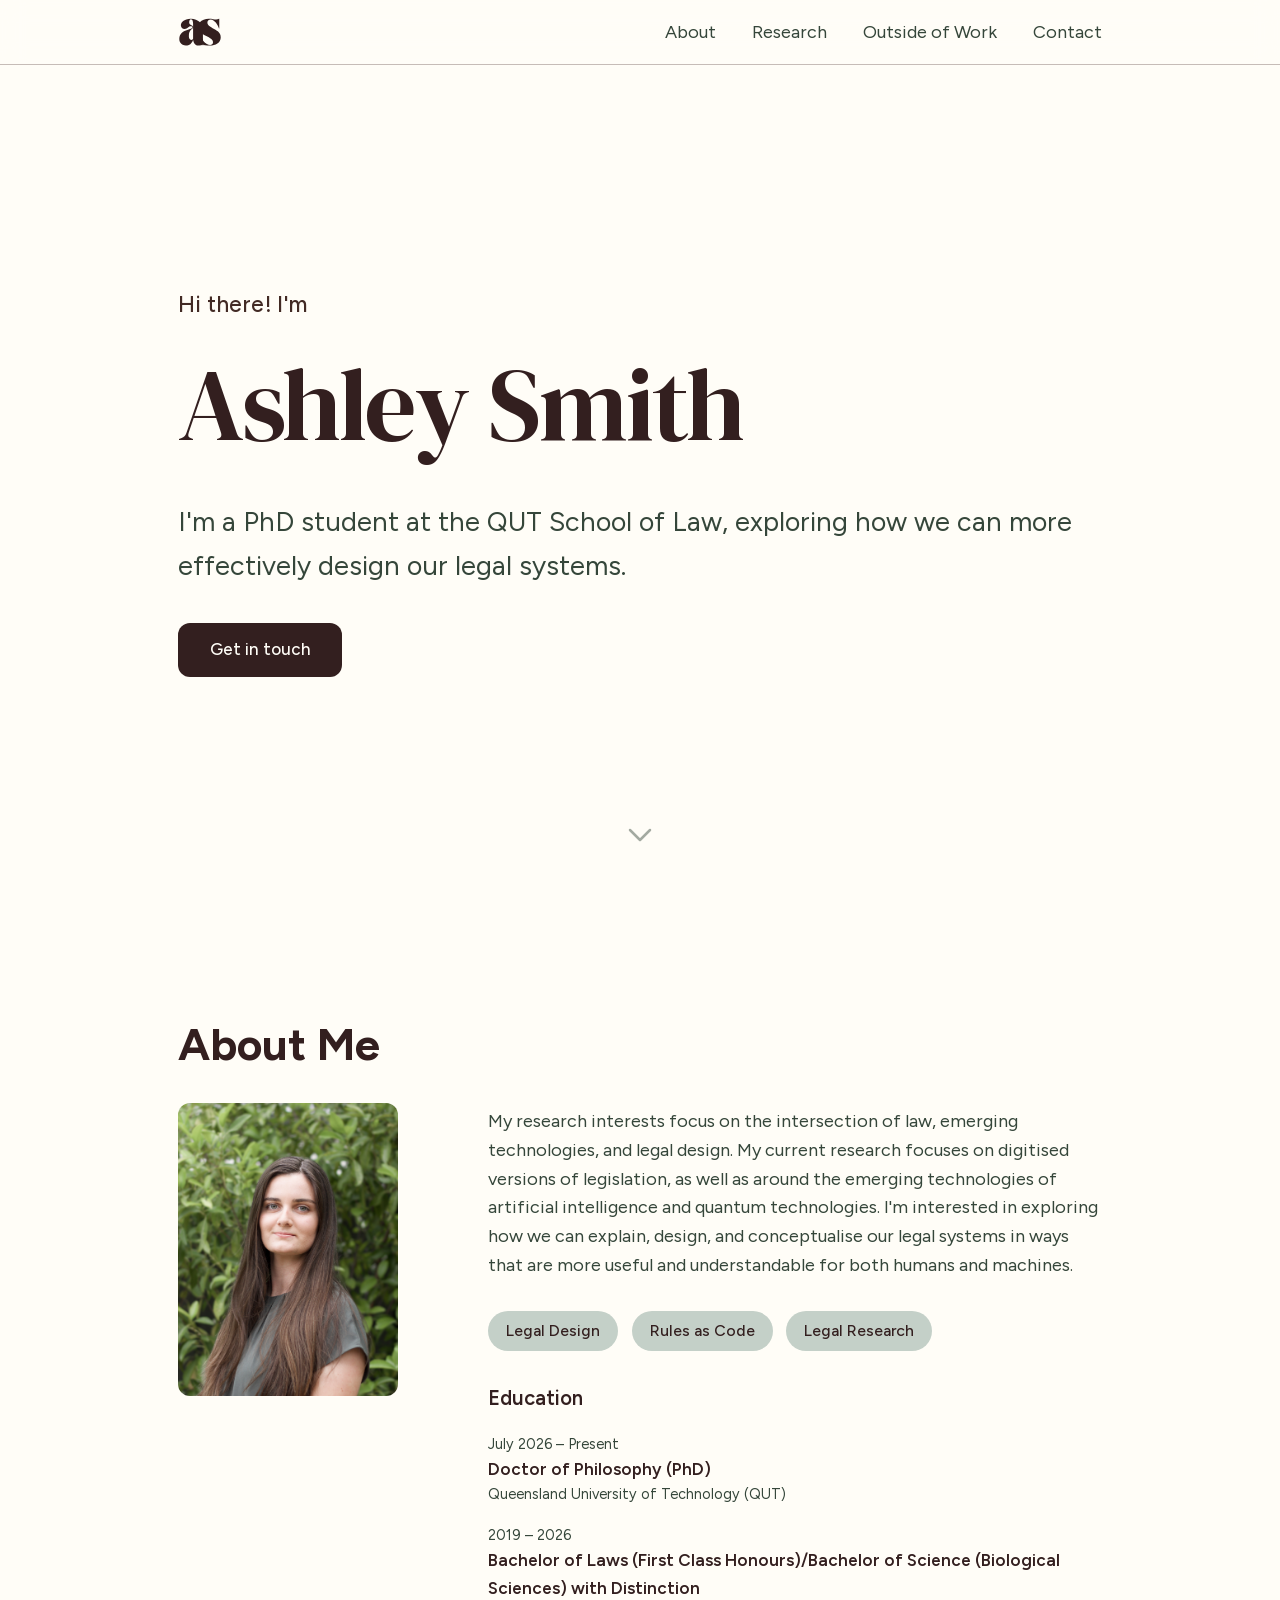
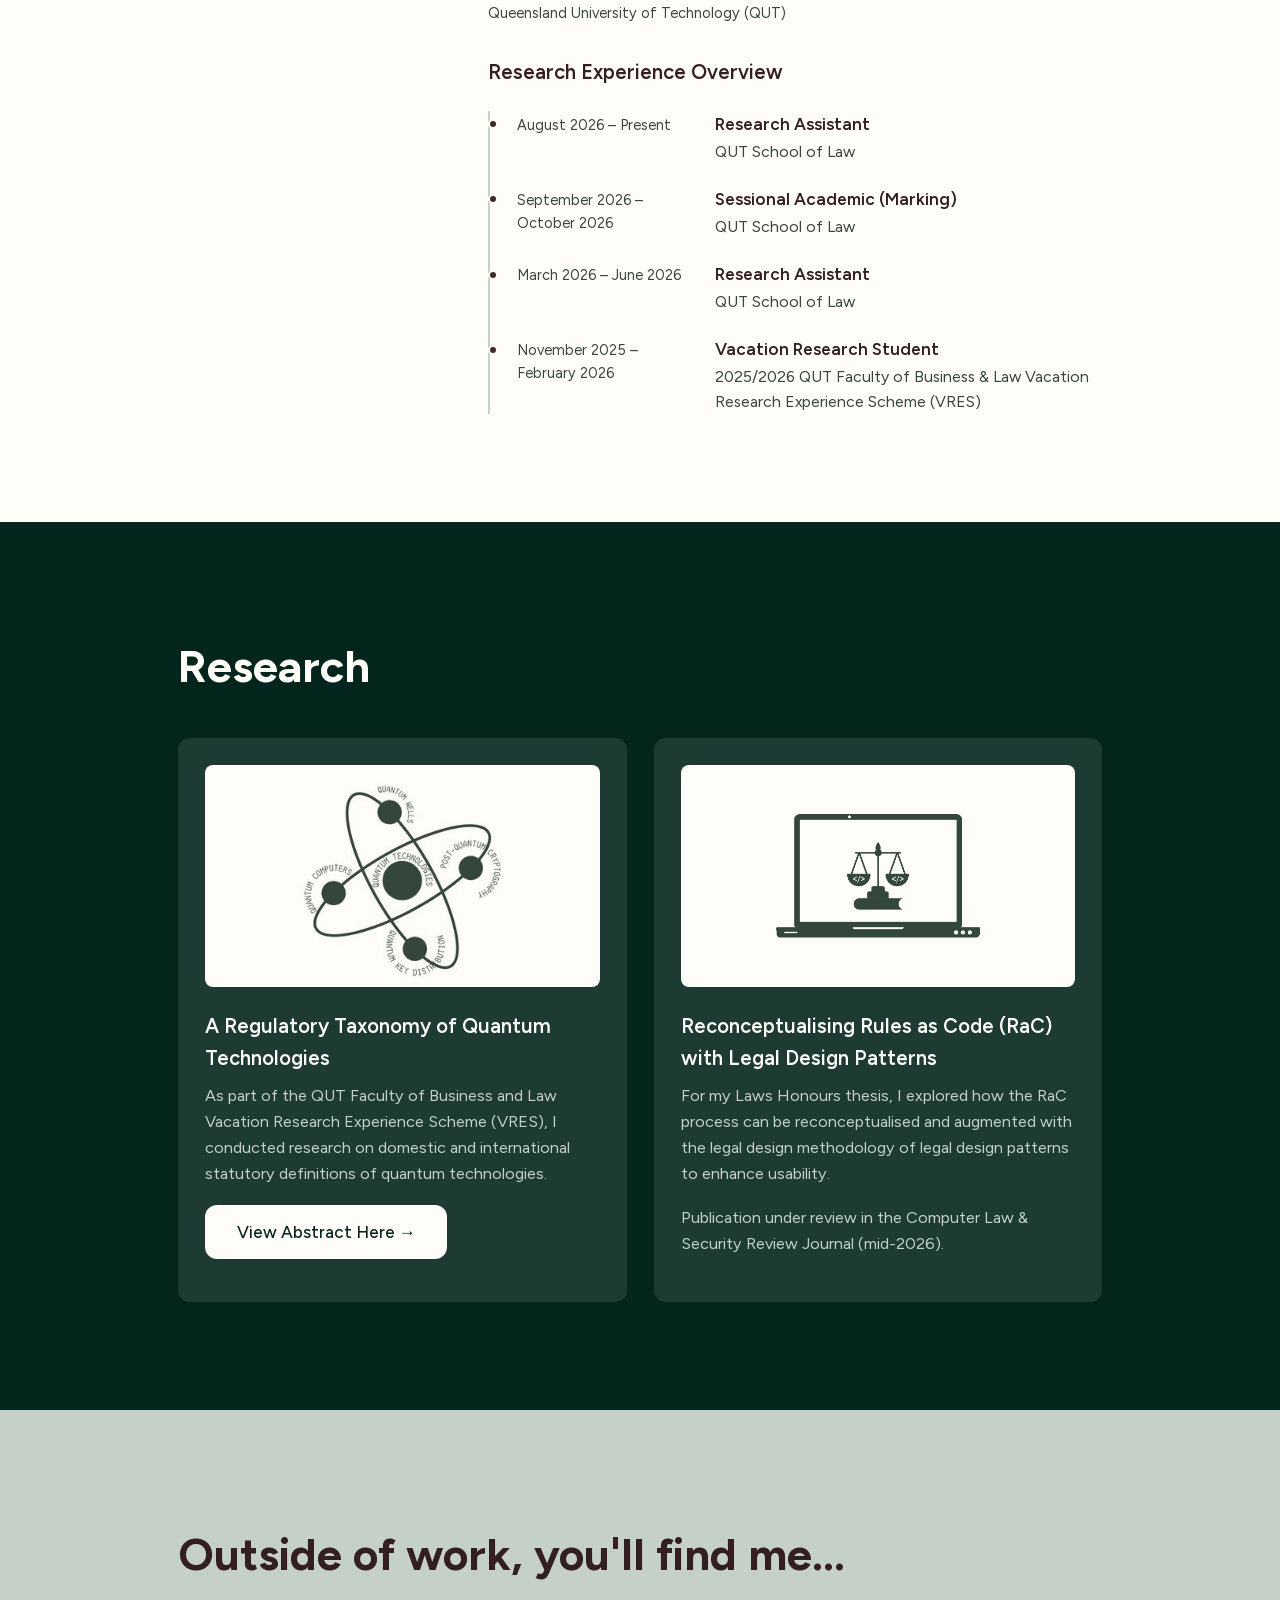
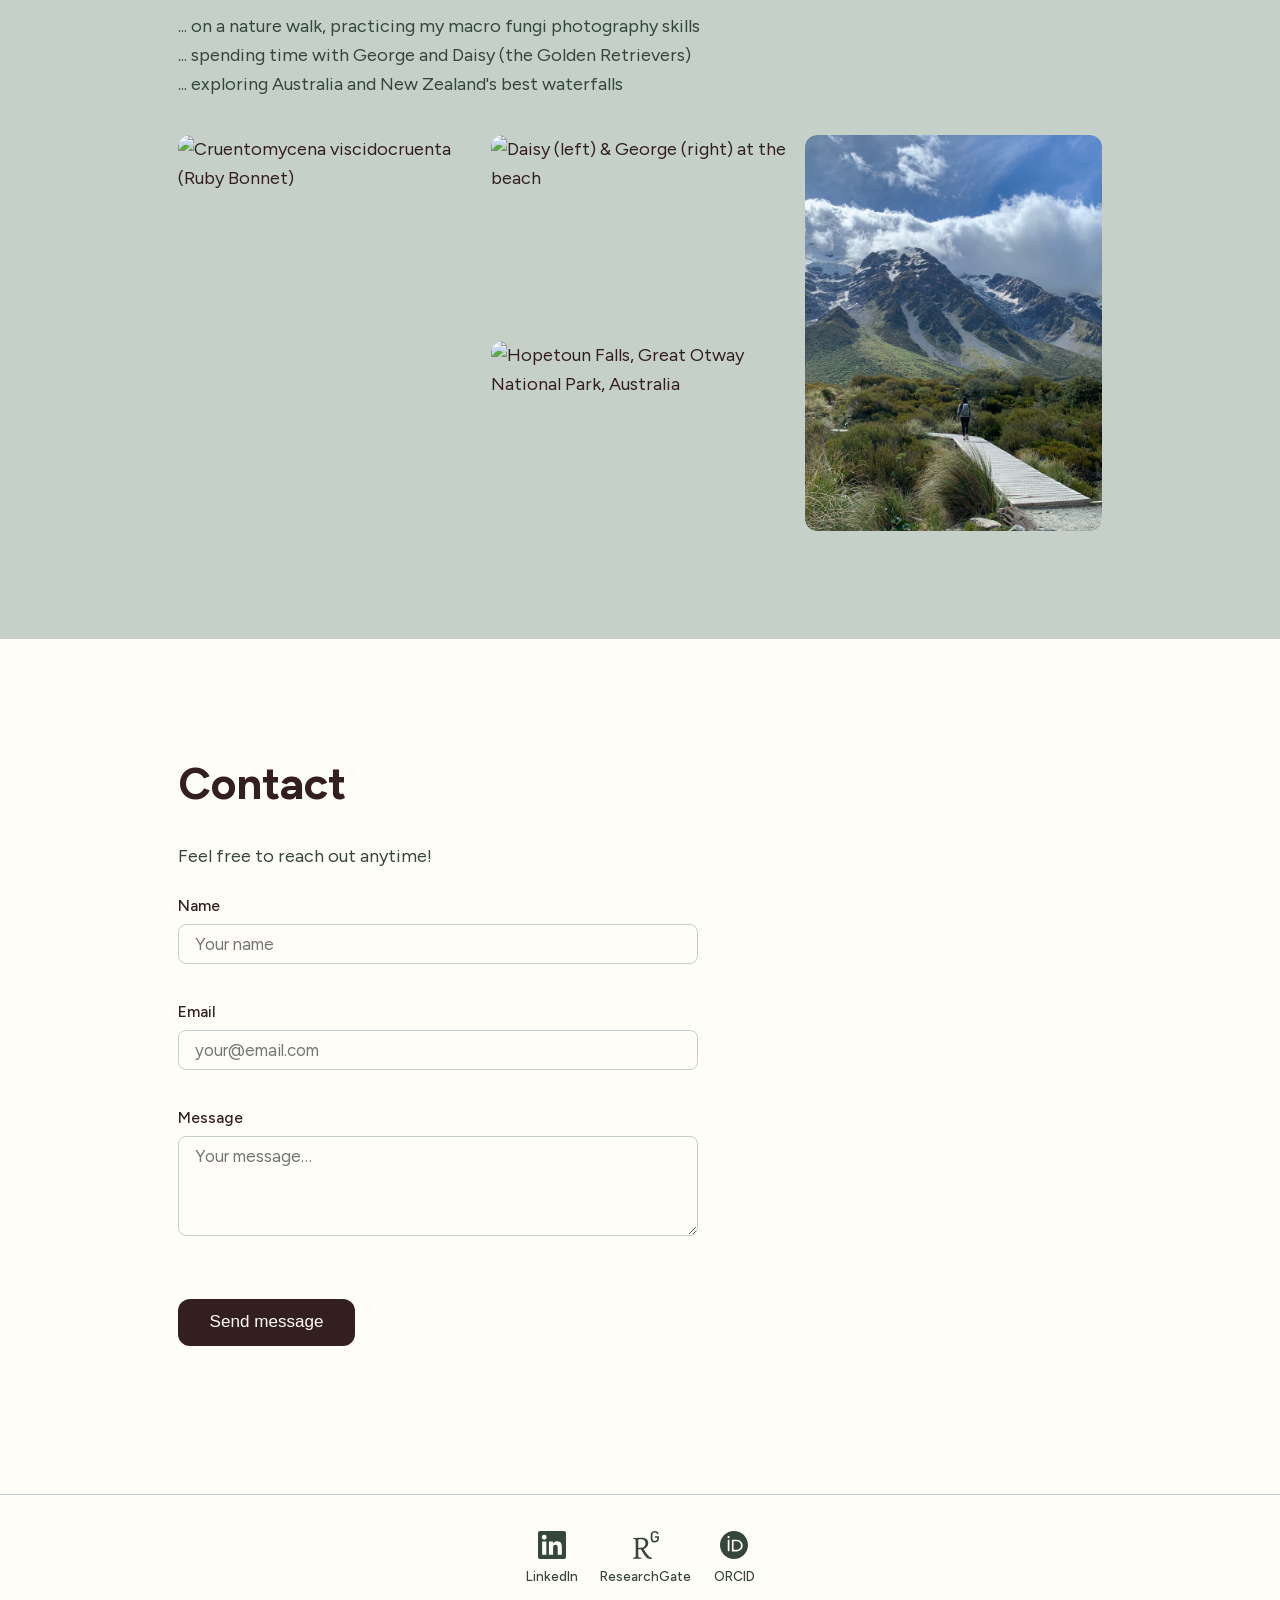
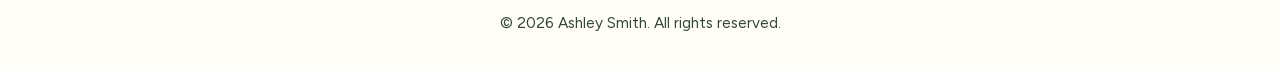
==== commit a983d56c: "Update professional history" ====
--- a/index.html
+++ b/index.html
@@ -3,13 +3,10 @@
 <head>
   <meta charset="UTF-8" />
   <meta name="viewport" content="width=device-width, initial-scale=1.0" />
-  <meta http-equiv="Content-Security-Policy" content="default-src 'self'; script-src 'self'; style-src 'self'; img-src 'self'; font-src 'self'; connect-src 'self' https://formspree.io; form-action 'self' https://formspree.io; frame-ancestors 'none'; base-uri 'self'; object-src 'none'" />
-  <meta name="referrer" content="strict-origin-when-cross-origin" />
-  <meta http-equiv="Permissions-Policy" content="camera=(), microphone=(), geolocation=()" />
 
   <!-- Primary SEO -->
   <title>Ashley Smith | PhD Student </title>
-  <meta name="description" content="Ashley Smith is a PhD student within the QUT School of Law focusing on legal design, digitised legislation, and technology law." />
+  <meta name="description" content="Ashley Smith is a PhD student within the QUT School of Law focusing on emerging technologies, digitised legislation, and legal design." />
   <meta name="keywords" content="legal design, rules as code, legal design patterns, technology law, quantum technology regulation, QUT law, Queensland University of Technology, human-centred law, computational law, accessible legal systems" />
   <meta name="author" content="Ashley Smith" />
   <meta name="robots" content="index, follow" />
@@ -23,16 +20,16 @@
   <!-- Open Graph (Facebook, LinkedIn previews) -->
   <meta property="og:type" content="profile" />
   <meta property="og:title" content="Ashley Smith" />
-  <meta property="og:description" content="Ashley Smith is a PhD student within the QUT School of Law focusing on legal design, digitised legislation, and technology law." />
-  <meta property="og:url" content="https://www.ashleykaesmith.com/" />
-  <meta property="og:image" content="https://www.ashleykaesmith.com/images/portrait.jpg" />
+  <meta property="og:description" content="Ashley Smith is a PhD student within the QUT School of Law focusing on emerging technologies, digitised legislation, and legal design." />
+  <meta property="og:url" content="https://ashleykaesmith.com/" />
+  <meta property="og:image" content="https://ashleykaesmith.com/images/portrait.jpg" />
   <meta property="og:locale" content="en_AU" />
 
   <!-- Twitter / X Card -->
   <meta name="twitter:card" content="summary_large_image" />
   <meta name="twitter:title" content="Ashley Smith" />
-  <meta name="twitter:description" content="Ashley Smith is a PhD student within the QUT School of Law focusing on legal design, digitised legislation, and technology law." />
-  <meta name="twitter:image" content="https://www.ashleykaesmith.com/images/portrait.jpg" />
+  <meta name="twitter:description" content="Ashley Smith is a PhD student within the QUT School of Law focusing on emerging technologies, digitised legislation, and legal design." />
+  <meta name="twitter:image" content="https://ashleykaesmith.com/images/portrait.jpg" />
 
   <!-- Structured Data — Person schema -->
   <script type="application/ld+json">
@@ -40,10 +37,10 @@
     "@context": "https://schema.org",
     "@type": "Person",
     "name": "Ashley Smith",
-    "url": "https://www.ashleykaesmith.com/",
-    "image": "https://www.ashleykaesmith.com/images/portrait.jpg",
+    "url": "https://ashleykaesmith.com/",
+    "image": "https://ashleykaesmith.com/images/portrait.jpg",
     "jobTitle": "PhD Student",
-    "description": "Ashley Smith is a PhD student within the QUT School of Law focusing on legal design, digitised legislation, and technology law.",
+    "description": "Ashley Smith is a PhD student within the QUT School of Law focusing on emerging technologies, digitised legislation, and legal design.",
     "affiliation": {
       "@type": "CollegeOrUniversity",
       "name": "Queensland University of Technology",
@@ -103,6 +100,9 @@
   }
   </script>
 
+  <link rel="preconnect" href="https://fonts.googleapis.com" />
+  <link rel="preconnect" href="https://fonts.gstatic.com" crossorigin />
+  <link href="https://fonts.googleapis.com/css2?family=DM+Serif+Display:ital@0;1&family=Figtree:ital,wght@0,300..900;1,300..900&display=swap" rel="stylesheet" />
   <link rel="stylesheet" href="styles.css" />
 </head>
 <body>
@@ -135,7 +135,7 @@
       <div class="hero-content">
         <p class="eyebrow">Hi there! I'm </p>
         <h1>Ashley Smith</h1>
-        <p class="tagline">I'm a PhD student focusing on creating more human-centred legal information and systems within the QUT School of Law.
+        <p class="tagline">I'm a PhD student at the QUT School of Law, exploring how we can more effectively design our legal systems. 
         </p>
         <a href="#contact" class="btn">Get in touch</a>
       </div>
@@ -156,12 +156,13 @@
           </div>
           <div class="about-body">
             <p>
-              My research interests focus on the intersection of law, emerging technologies, and legal design.
-              In particular, my work centres on digitised legislation processes and tools, including Rules as Code (RaC).
-              I'm interested in exploring how we can explain, design, and conceptualise our legal systems in ways that are more accessible, understandable, and human-centred.
+              My research interests focus on the intersection of law, emerging technologies, and legal design. My current research focuses on digitised versions of legislation, as well as around the emerging technologies of artificial intelligence and quantum technologies.
+              
+              I'm interested in exploring how we can explain, design, and conceptualise our legal systems in ways that are more useful and understandable for both humans and machines. 
             </p>
+            
             <ul class="skills">
-              <li data-tooltip="Applying design tools, mindsets, and processes to make legal systems more accessible, understandable, and human-centred.">Legal Design</li>
+              <li data-tooltip="Applying design tools, mindsets, and processes to make legal systems more usable, useful, understandable, and human-centred.">Legal Design</li>
               <li data-tooltip="Translating and digitising legislative rules into machine-consumable formats.">Rules as Code</li>
               <li data-tooltip="Utilising and engaging with a range of primary sources, case law, and academic literature.">Legal Research</li>
             </ul>
@@ -180,6 +181,15 @@
           <h3 class="experience-heading">Research Experience Overview</h3>
           <ol class="timeline">
             <li class="timeline-item">
+              <span class="timeline-date">August 2026 – Present</span>
+              <span class="timeline-role">Research Assistant</span>
+              <span class="timeline-org">QUT School of Law</span>
+            </li>
+            <li class="timeline-item">
+              <span class="timeline-date">September 2026 – October 2026</span>
+              <span class="timeline-role">Sessional Academic (Marking)</span>
+              <span class="timeline-org">QUT School of Law</span>
+            </li><li class="timeline-item">
               <span class="timeline-date">March 2026 – June 2026</span>
               <span class="timeline-role">Research Assistant</span>
               <span class="timeline-org">QUT School of Law</span>
@@ -205,13 +215,14 @@
             <img src="images/VRES.jpg" alt="A Regulatory Taxonomy of Quantum Technologies" class="project-thumb" loading="lazy" />
             <h3>A Regulatory Taxonomy of Quantum Technologies</h3>
             <p>As part of the QUT Faculty of Business and Law Vacation Research Experience Scheme (VRES), I conducted research on domestic and international statutory definitions of quantum technologies.</p>
-            <a href="https://doi.org/10.5204/MOHS7465" class="btn btn-porcelain" target="_blank" rel="noopener noreferrer">View Abstract Here</a>
+            <a href="https://doi.org/10.5204/MOHS7465" class="btn btn-porcelain" target="_blank" rel="noopener noreferrer">View Abstract Here →</a>
           </div>
           <div class="project-card">
             <img src="images/RaC.jpg" alt="Reconceptualising Rules as Code with Legal Design Patterns" class="project-thumb" loading="lazy" />
             <h3>Reconceptualising Rules as Code (RaC) with Legal Design Patterns</h3>
             <p>For my Laws Honours thesis, I explored how the RaC process can be reconceptualised and augmented with the legal design methodology of legal design patterns to enhance usability.</p>
-<a href="https://doi.org/10.1016/j.clsr.2026.106377" target="_blank" rel="noopener noreferrer" class="btn btn-porcelain">View Paper Here</a>
+            <p>Publication under review in the Computer Law & Security Review Journal (mid-2026).</p>
+            <!-- <a href="#" class="link">View →</a> -->
           </div>
         </div>
       </div>
@@ -314,8 +325,7 @@
         </a>
       </li>
   </ul>    
-    <p class="acknowledgement">I acknowledge the Turrbal and Yuggera peoples as the Traditional Custodians of Meanjin (Brisbane), the lands on which I work and research, and pay my respects to their Elders past, present and emerging.</p>
-    <p>&copy; <span id="footer-year"></span> Ashley Smith. All rights reserved. · <a href="privacy.html" class="privacy-link">Privacy Policy</a></p>
+    <p>&copy; <span id="footer-year"></span> Ashley Smith. All rights reserved.</p>
     </footer>
   <script src="script.js"></script>
 </body>
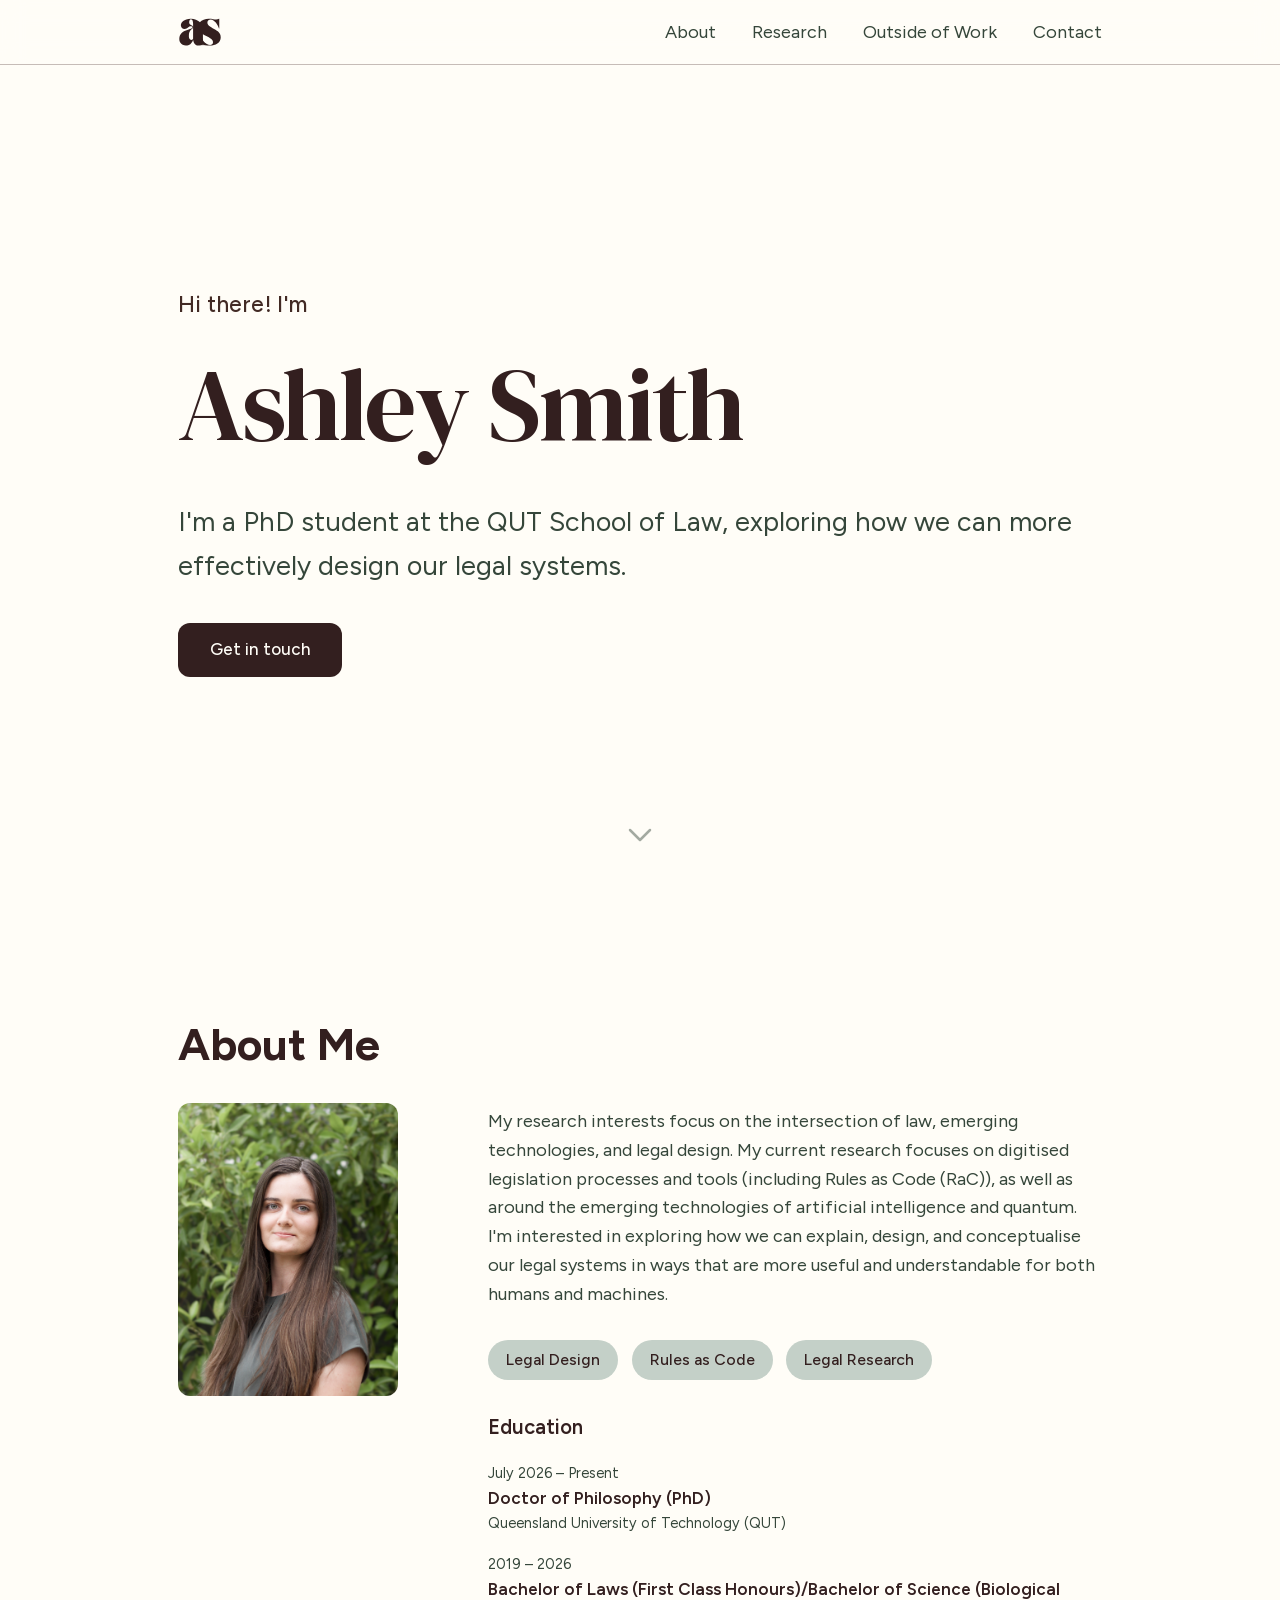
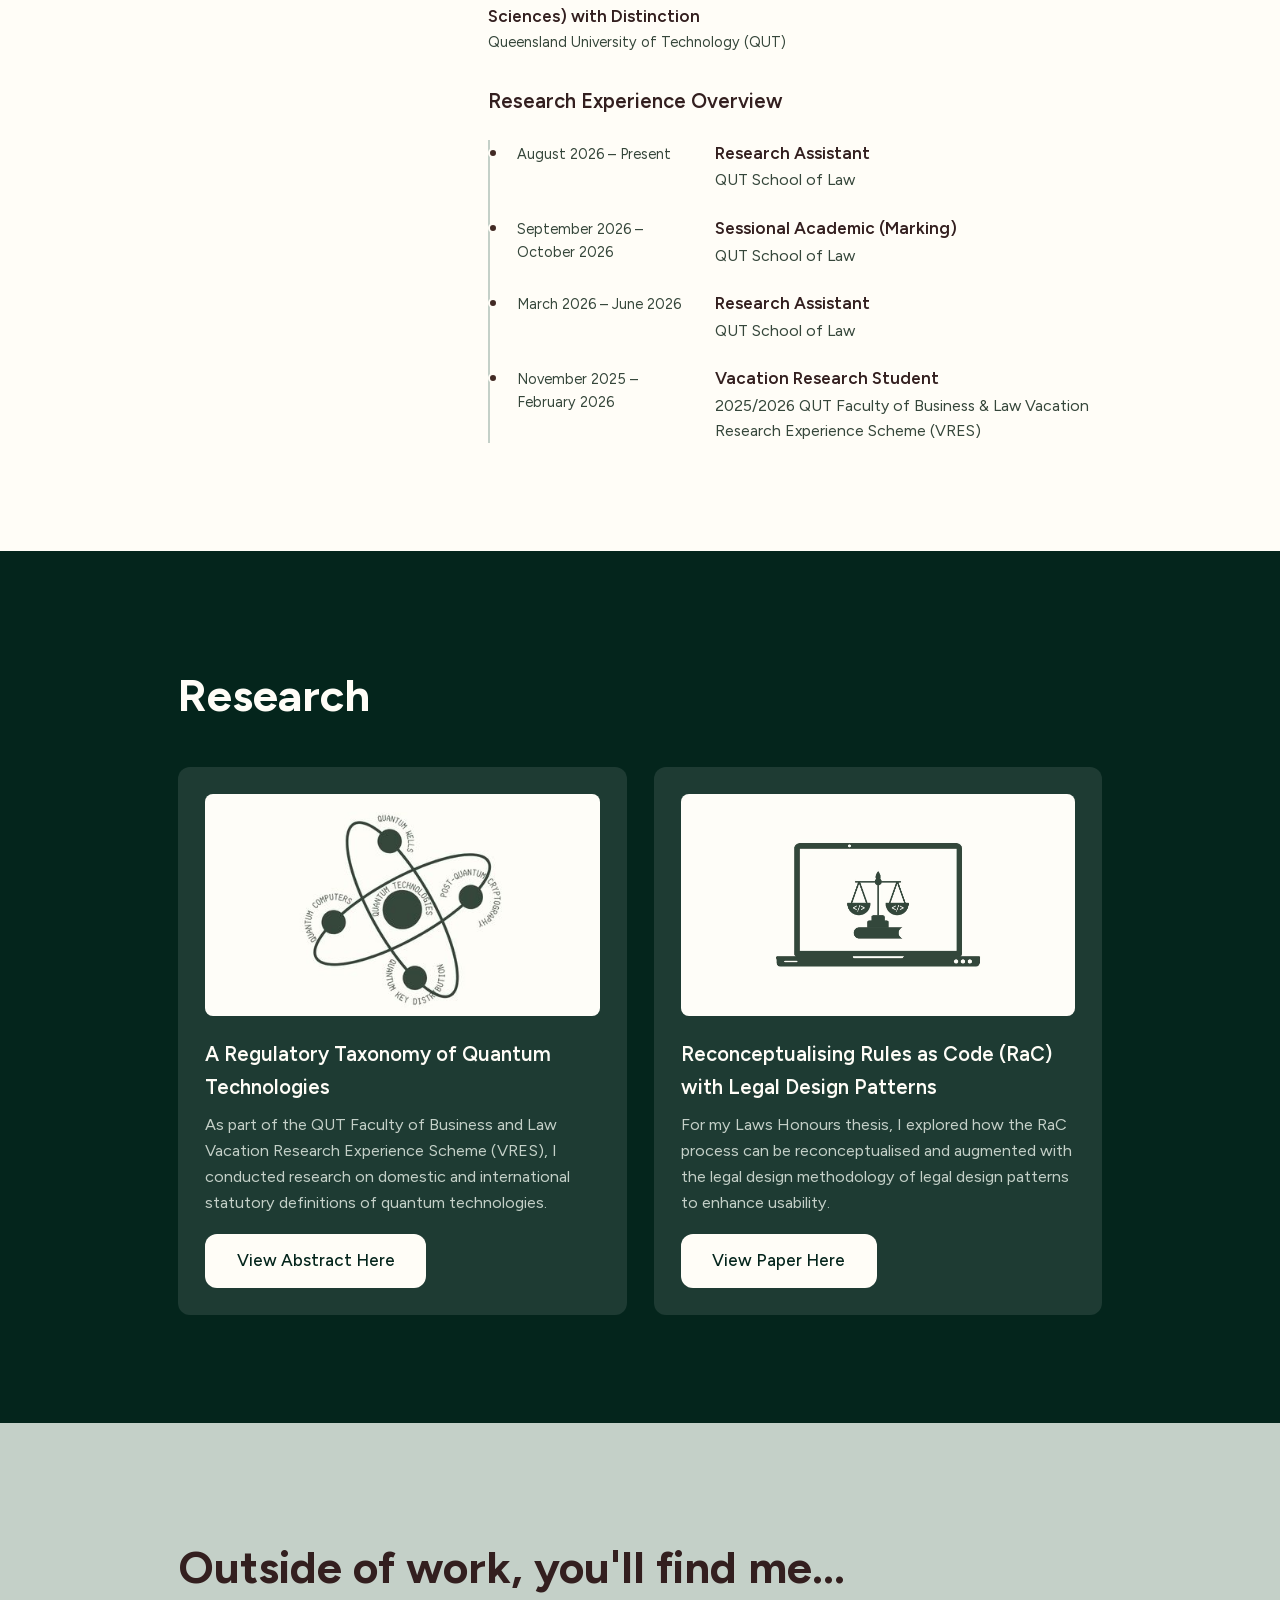
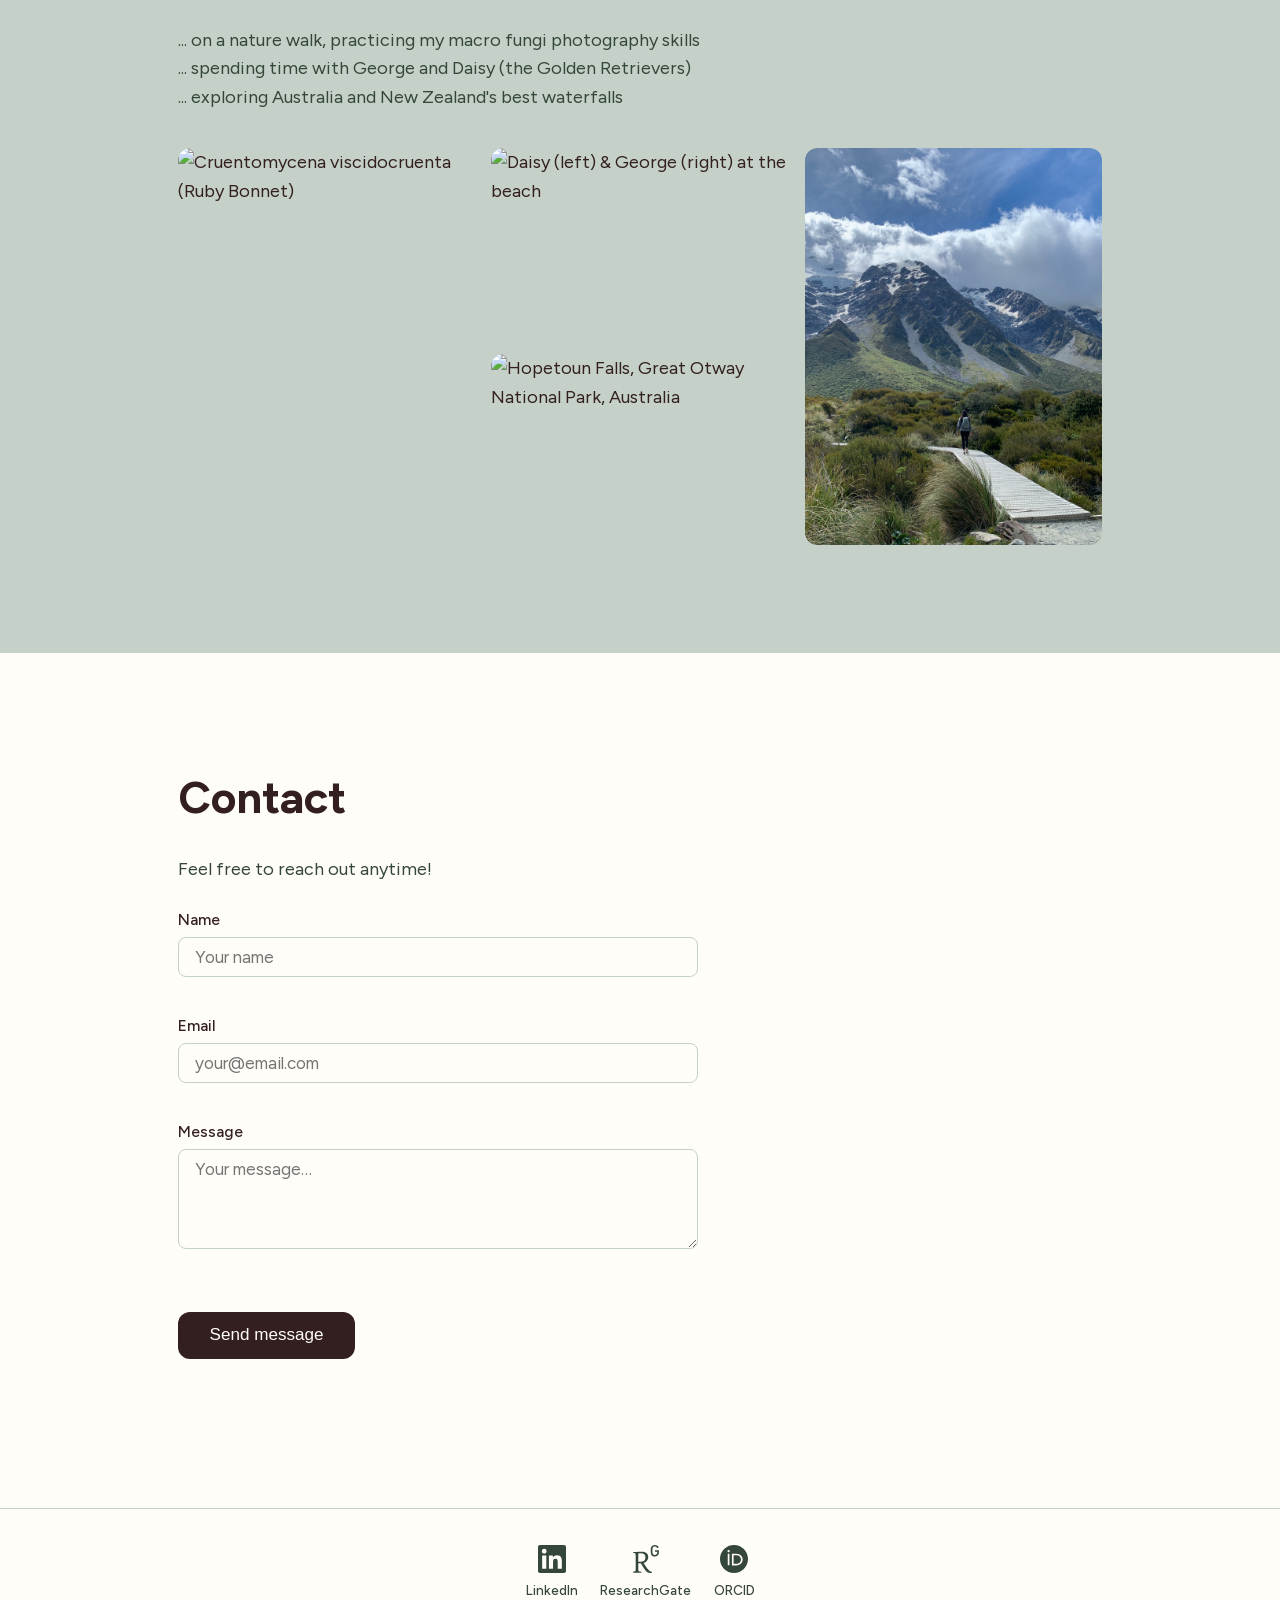
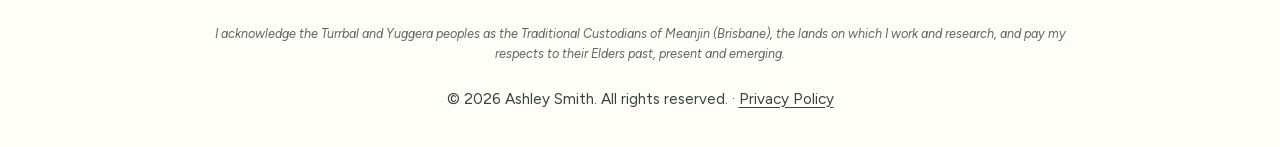
==== commit 4031282d: "Merge branch 'main' of https://github.com/ashleyksmith/personalportfolio" ====
--- a/index.html
+++ b/index.html
@@ -3,6 +3,9 @@
 <head>
   <meta charset="UTF-8" />
   <meta name="viewport" content="width=device-width, initial-scale=1.0" />
+  <meta http-equiv="Content-Security-Policy" content="default-src 'self'; script-src 'self'; style-src 'self'; img-src 'self'; font-src 'self'; connect-src 'self' https://formspree.io; form-action 'self' https://formspree.io; frame-ancestors 'none'; base-uri 'self'; object-src 'none'" />
+  <meta name="referrer" content="strict-origin-when-cross-origin" />
+  <meta http-equiv="Permissions-Policy" content="camera=(), microphone=(), geolocation=()" />
 
   <!-- Primary SEO -->
   <title>Ashley Smith | PhD Student </title>
@@ -37,8 +40,8 @@
     "@context": "https://schema.org",
     "@type": "Person",
     "name": "Ashley Smith",
-    "url": "https://ashleykaesmith.com/",
-    "image": "https://ashleykaesmith.com/images/portrait.jpg",
+    "url": "https://www.ashleykaesmith.com/",
+    "image": "https://www.ashleykaesmith.com/images/portrait.jpg",
     "jobTitle": "PhD Student",
     "description": "Ashley Smith is a PhD student within the QUT School of Law focusing on emerging technologies, digitised legislation, and legal design.",
     "affiliation": {
@@ -100,9 +103,6 @@
   }
   </script>
 
-  <link rel="preconnect" href="https://fonts.googleapis.com" />
-  <link rel="preconnect" href="https://fonts.gstatic.com" crossorigin />
-  <link href="https://fonts.googleapis.com/css2?family=DM+Serif+Display:ital@0;1&family=Figtree:ital,wght@0,300..900;1,300..900&display=swap" rel="stylesheet" />
   <link rel="stylesheet" href="styles.css" />
 </head>
 <body>
@@ -156,7 +156,7 @@
           </div>
           <div class="about-body">
             <p>
-              My research interests focus on the intersection of law, emerging technologies, and legal design. My current research focuses on digitised versions of legislation, as well as around the emerging technologies of artificial intelligence and quantum technologies.
+              My research interests focus on the intersection of law, emerging technologies, and legal design. My current research focuses on digitised legislation processes and tools (including Rules as Code (RaC)), as well as around the emerging technologies of artificial intelligence and quantum.
               
               I'm interested in exploring how we can explain, design, and conceptualise our legal systems in ways that are more useful and understandable for both humans and machines. 
             </p>
@@ -215,14 +215,13 @@
             <img src="images/VRES.jpg" alt="A Regulatory Taxonomy of Quantum Technologies" class="project-thumb" loading="lazy" />
             <h3>A Regulatory Taxonomy of Quantum Technologies</h3>
             <p>As part of the QUT Faculty of Business and Law Vacation Research Experience Scheme (VRES), I conducted research on domestic and international statutory definitions of quantum technologies.</p>
-            <a href="https://doi.org/10.5204/MOHS7465" class="btn btn-porcelain" target="_blank" rel="noopener noreferrer">View Abstract Here →</a>
+            <a href="https://doi.org/10.5204/MOHS7465" class="btn btn-porcelain" target="_blank" rel="noopener noreferrer">View Abstract Here</a>
           </div>
           <div class="project-card">
             <img src="images/RaC.jpg" alt="Reconceptualising Rules as Code with Legal Design Patterns" class="project-thumb" loading="lazy" />
             <h3>Reconceptualising Rules as Code (RaC) with Legal Design Patterns</h3>
             <p>For my Laws Honours thesis, I explored how the RaC process can be reconceptualised and augmented with the legal design methodology of legal design patterns to enhance usability.</p>
-            <p>Publication under review in the Computer Law & Security Review Journal (mid-2026).</p>
-            <!-- <a href="#" class="link">View →</a> -->
+<a href="https://doi.org/10.1016/j.clsr.2026.106377" target="_blank" rel="noopener noreferrer" class="btn btn-porcelain">View Paper Here</a>
           </div>
         </div>
       </div>
@@ -325,7 +324,8 @@
         </a>
       </li>
   </ul>    
-    <p>&copy; <span id="footer-year"></span> Ashley Smith. All rights reserved.</p>
+    <p class="acknowledgement">I acknowledge the Turrbal and Yuggera peoples as the Traditional Custodians of Meanjin (Brisbane), the lands on which I work and research, and pay my respects to their Elders past, present and emerging.</p>
+    <p>&copy; <span id="footer-year"></span> Ashley Smith. All rights reserved. · <a href="privacy.html" class="privacy-link">Privacy Policy</a></p>
     </footer>
   <script src="script.js"></script>
 </body>
